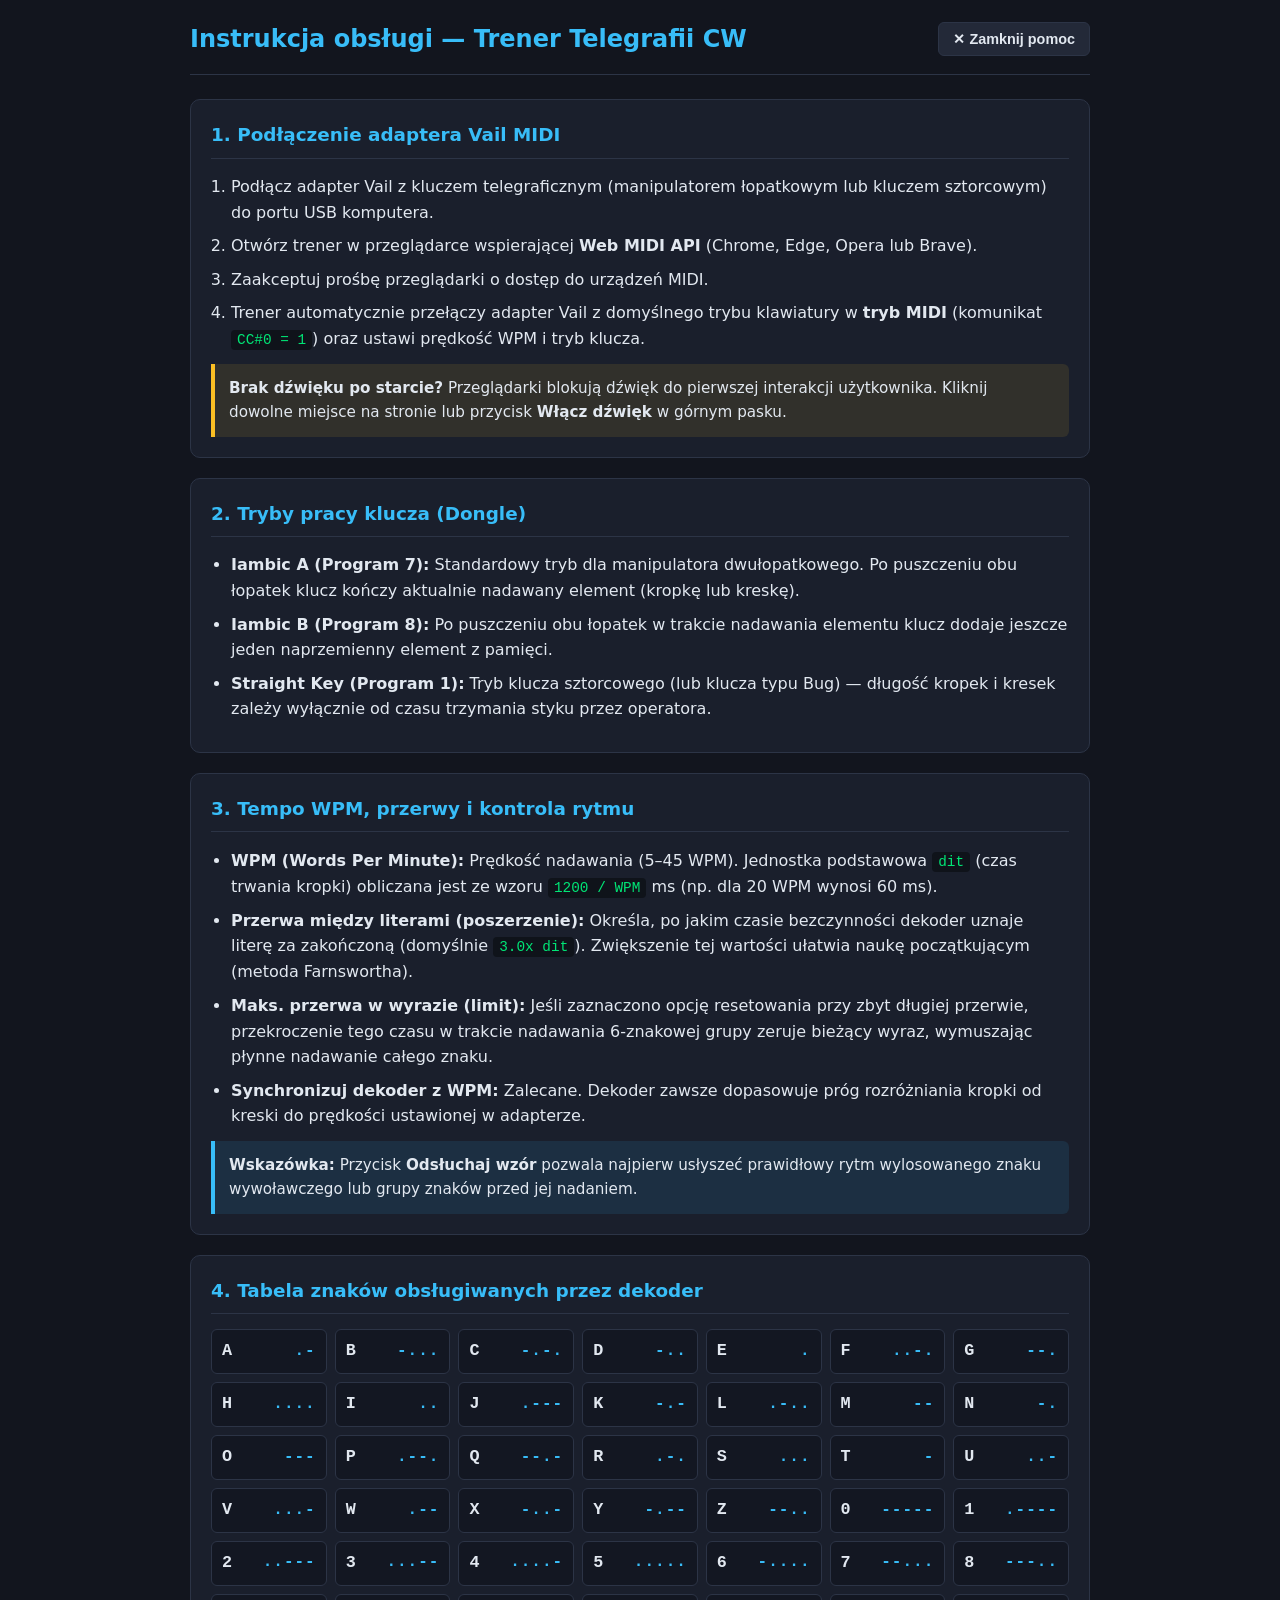
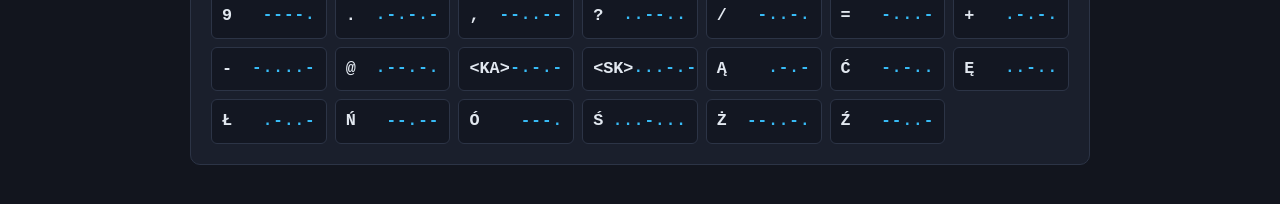
==== pomoc.html @ 39c0fda0 "Add files via upload" ====
<!DOCTYPE html>
<html lang="pl">

<head>
    <meta charset="UTF-8">
    <meta name="viewport" content="width=device-width, initial-scale=1.0">
    <title>Pomoc — Trener Telegrafii CW (MIDI)</title>
    <style>
        :root {
            --bg: #12151e;
            --card: #1a1f2c;
            --border: #2c3446;
            --text: #e2e8f0;
            --muted: #94a3b8;
            --accent: #38bdf8;
            --ok: #00e676;
            --warn: #fbbf24;
        }

        * {
            box-sizing: border-box;
        }

        body {
            margin: 0;
            padding: 20px;
            font-family: system-ui, -apple-system, Segoe UI, Roboto, sans-serif;
            background: var(--bg);
            color: var(--text);
            line-height: 1.6;
        }

        .container {
            max-width: 900px;
            margin: 0 auto;
        }

        header {
            display: flex;
            justify-content: space-between;
            align-items: center;
            gap: 12px;
            padding-bottom: 16px;
            margin-bottom: 24px;
            border-bottom: 1px solid var(--border);
        }

        h1 {
            margin: 0;
            font-size: 1.5rem;
            color: var(--accent);
        }

        .btn-back {
            padding: 8px 14px;
            background: #232938;
            color: var(--text);
            border: 1px solid var(--border);
            border-radius: 6px;
            text-decoration: none;
            font-weight: 600;
            font-size: 0.9rem;
            cursor: pointer;
        }

        .btn-back:hover {
            border-color: var(--accent);
            color: var(--accent);
        }

        section {
            background: var(--card);
            border: 1px solid var(--border);
            border-radius: 10px;
            padding: 20px;
            margin-bottom: 20px;
        }

        h2 {
            margin-top: 0;
            font-size: 1.15rem;
            color: var(--accent);
            border-bottom: 1px solid var(--border);
            padding-bottom: 8px;
        }

        ul,
        ol {
            padding-left: 20px;
            margin: 10px 0;
        }

        li {
            margin-bottom: 8px;
        }

        code {
            background: #0f131a;
            padding: 2px 6px;
            border-radius: 4px;
            color: var(--ok);
            font-family: ui-monospace, SFMono-Regular, Menlo, monospace;
            font-size: 0.9em;
        }

        .tip {
            background: rgba(56, 189, 248, 0.1);
            border-left: 4px solid var(--accent);
            padding: 12px 14px;
            border-radius: 0 6px 6px 0;
            margin-top: 12px;
            font-size: 0.95rem;
        }

        .warn {
            background: rgba(251, 191, 36, 0.1);
            border-left: 4px solid var(--warn);
            padding: 12px 14px;
            border-radius: 0 6px 6px 0;
            margin-top: 12px;
            font-size: 0.95rem;
        }

        .morse-grid {
            display: grid;
            grid-template-columns: repeat(auto-fill, minmax(110px, 1fr));
            gap: 8px;
            margin-top: 12px;
        }

        .morse-item {
            background: #131722;
            border: 1px solid var(--border);
            border-radius: 6px;
            padding: 8px 10px;
            display: flex;
            justify-content: space-between;
            align-items: center;
            font-family: ui-monospace, monospace;
        }

        .morse-char {
            font-weight: 700;
            color: var(--text);
            font-size: 1.05rem;
        }

        .morse-code {
            color: var(--accent);
            font-weight: 600;
            letter-spacing: 1px;
        }
    </style>
</head>

<body>
    <div class="container">
        <header>
            <h1>Instrukcja obsługi — Trener Telegrafii CW</h1>
            <button class="btn-back" onclick="window.close()">✕ Zamknij pomoc</button>
        </header>

        <section>
            <h2>1. Podłączenie adaptera Vail MIDI</h2>
            <ol>
                <li>Podłącz adapter Vail z kluczem telegraficznym (manipulatorem łopatkowym lub kluczem sztorcowym) do
                    portu USB komputera.</li>
                <li>Otwórz trener w przeglądarce wspierającej <strong>Web MIDI API</strong> (Chrome, Edge, Opera lub
                    Brave).</li>
                <li>Zaakceptuj prośbę przeglądarki o dostęp do urządzeń MIDI.</li>
                <li>Trener automatycznie przełączy adapter Vail z domyślnego trybu klawiatury w <strong>tryb
                        MIDI</strong> (komunikat <code>CC#0 = 1</code>) oraz ustawi prędkość WPM i tryb klucza.</li>
            </ol>
            <div class="warn">
                <strong>Brak dźwięku po starcie?</strong> Przeglądarki blokują dźwięk do pierwszej interakcji
                użytkownika. Kliknij dowolne miejsce na stronie lub przycisk <strong>Włącz dźwięk</strong> w górnym
                pasku.
            </div>
        </section>

        <section>
            <h2>2. Tryby pracy klucza (Dongle)</h2>
            <ul>
                <li><strong>Iambic A (Program 7):</strong> Standardowy tryb dla manipulatora dwułopatkowego. Po
                    puszczeniu obu łopatek klucz kończy aktualnie nadawany element (kropkę lub kreskę).</li>
                <li><strong>Iambic B (Program 8):</strong> Po puszczeniu obu łopatek w trakcie nadawania elementu klucz
                    dodaje jeszcze jeden naprzemienny element z pamięci.</li>
                <li><strong>Straight Key (Program 1):</strong> Tryb klucza sztorcowego (lub klucza typu Bug) — długość
                    kropek i kresek zależy wyłącznie od czasu trzymania styku przez operatora.</li>
            </ul>
        </section>

        <section>
            <h2>3. Tempo WPM, przerwy i kontrola rytmu</h2>
            <ul>
                <li><strong>WPM (Words Per Minute):</strong> Prędkość nadawania (5–45 WPM). Jednostka podstawowa
                    <code>dit</code> (czas trwania kropki) obliczana jest ze wzoru <code>1200 / WPM</code> ms (np. dla
                    20 WPM wynosi 60 ms).</li>
                <li><strong>Przerwa między literami (poszerzenie):</strong> Określa, po jakim czasie bezczynności
                    dekoder uznaje literę za zakończoną (domyślnie <code>3.0x dit</code>). Zwiększenie tej wartości
                    ułatwia naukę początkującym (metoda Farnswortha).</li>
                <li><strong>Maks. przerwa w wyrazie (limit):</strong> Jeśli zaznaczono opcję resetowania przy zbyt
                    długiej przerwie, przekroczenie tego czasu w trakcie nadawania 6-znakowej grupy zeruje bieżący
                    wyraz, wymuszając płynne nadawanie całego znaku.</li>
                <li><strong>Synchronizuj dekoder z WPM:</strong> Zalecane. Dekoder zawsze dopasowuje próg rozróżniania
                    kropki od kreski do prędkości ustawionej w adapterze.</li>
            </ul>
            <div class="tip">
                <strong>Wskazówka:</strong> Przycisk <strong>Odsłuchaj wzór</strong> pozwala najpierw usłyszeć
                prawidłowy rytm wylosowanego znaku wywoławczego lub grupy znaków przed jej nadaniem.
            </div>
        </section>

        <section>
            <h2>4. Tabela znaków obsługiwanych przez dekoder</h2>
            <div class="morse-grid" id="morse-table"></div>
        </section>
    </div>

    <script>
        const CHARS = [
            ["A", ".-"], ["B", "-..."], ["C", "-.-."], ["D", "-.."], ["E", "."], ["F", "..-."],
            ["G", "--."], ["H", "...."], ["I", ".."], ["J", ".---"], ["K", "-.-"], ["L", ".-.."],
            ["M", "--"], ["N", "-."], ["O", "---"], ["P", ".--."], ["Q", "--.-"], ["R", ".-."],
            ["S", "..."], ["T", "-"], ["U", "..-"], ["V", "...-"], ["W", ".--"], ["X", "-..-"],
            ["Y", "-.--"], ["Z", "--.."],
            ["0", "-----"], ["1", ".----"], ["2", "..---"], ["3", "...--"], ["4", "....-"],
            ["5", "....."], ["6", "-...."], ["7", "--..."], ["8", "---.."], ["9", "----."],
            [".", ".-.-.-"], [",", "--..--"], ["?", "..--.."], ["/", "-..-."], ["=", "-...-"],
            ["+", ".-.-."], ["-", "-....-"], ["@", ".--.-."], ["<KA>", "-.-.-"], ["<SK>", "...-.-"],
            ["Ą", ".-.-"], ["Ć", "-.-.."], ["Ę", "..-.."], ["Ł", ".-..-"], ["Ń", "--.--"],
            ["Ó", "---."], ["Ś", "...-..."], ["Ż", "--..-."], ["Ź", "--..-"]
        ];
        const grid = document.getElementById("morse-table");
        CHARS.forEach(([ch, code]) => {
            const div = document.createElement("div");
            div.className = "morse-item";
            div.innerHTML = `<span class="morse-char">${ch.replace("<", "&lt;").replace(">", "&gt;")}</span><span class="morse-code">${code}</span>`;
            grid.appendChild(div);
        });
    </script>
</body>

</html>
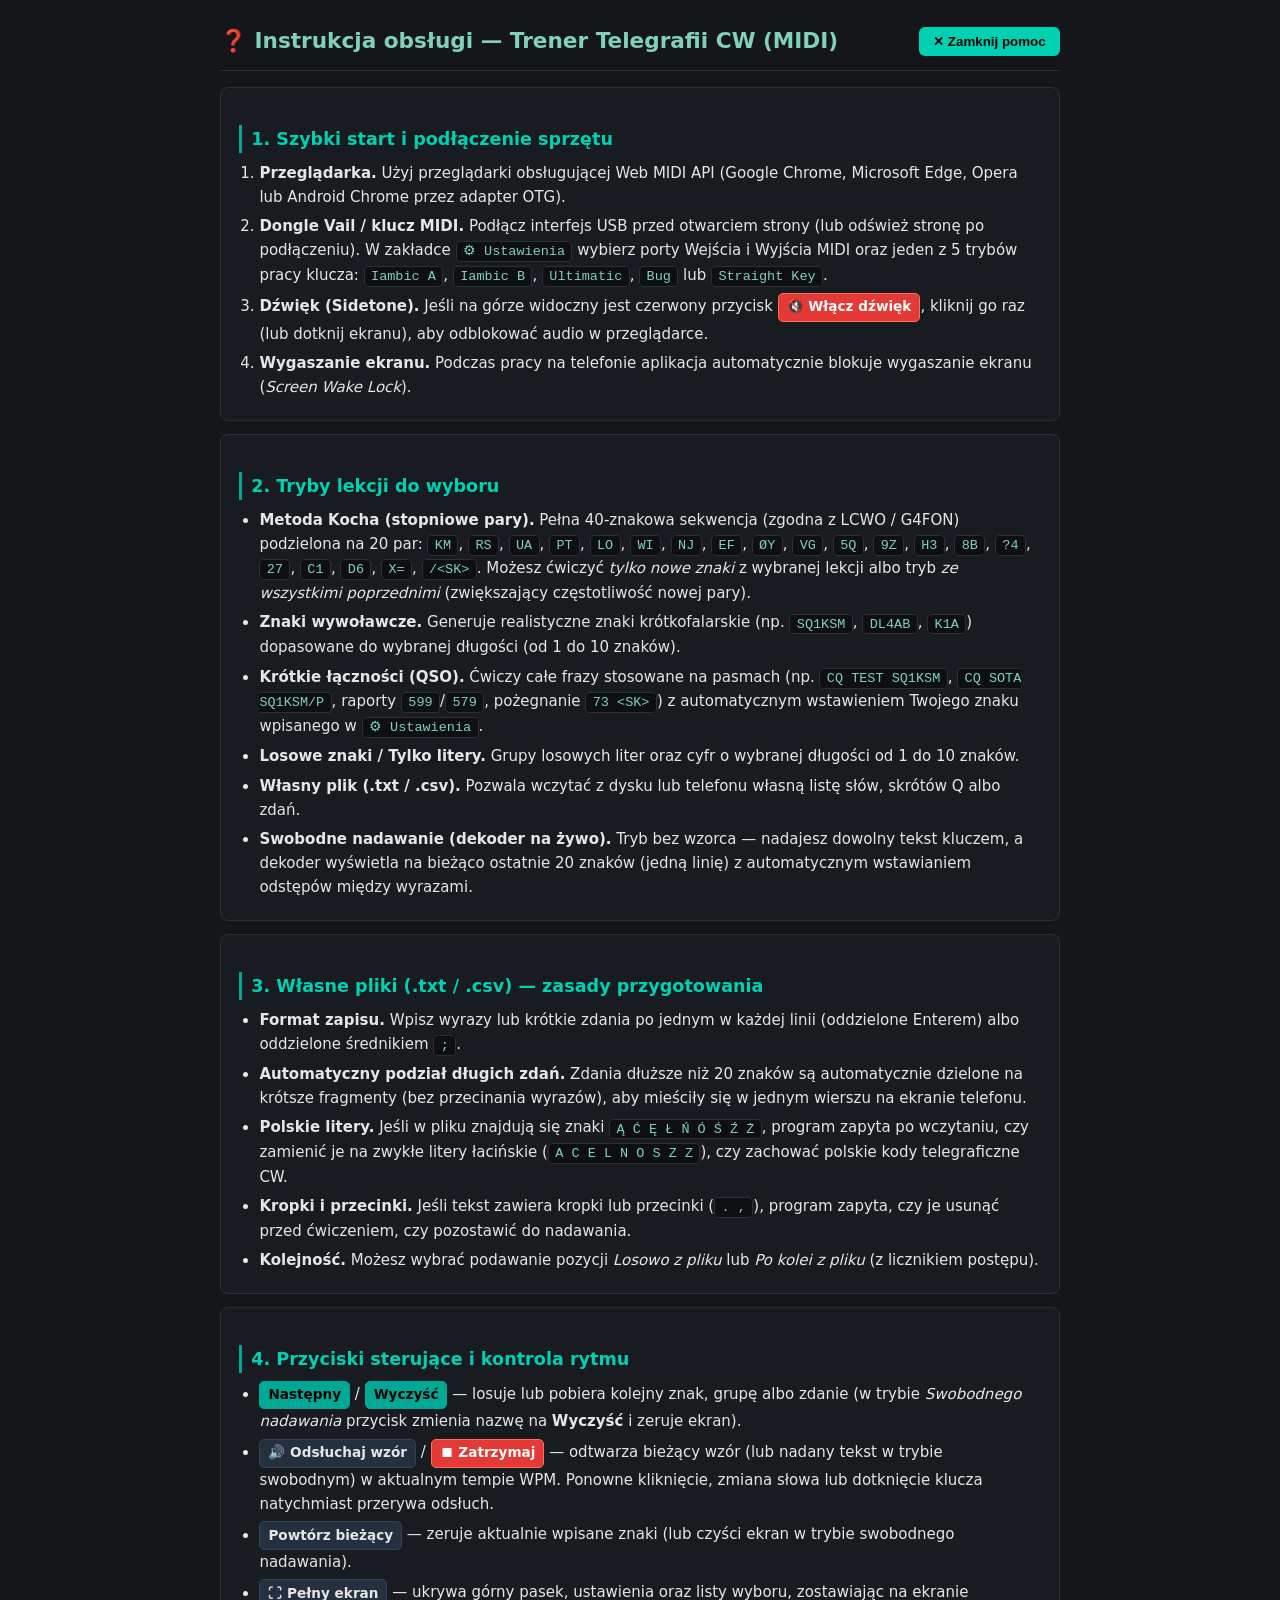
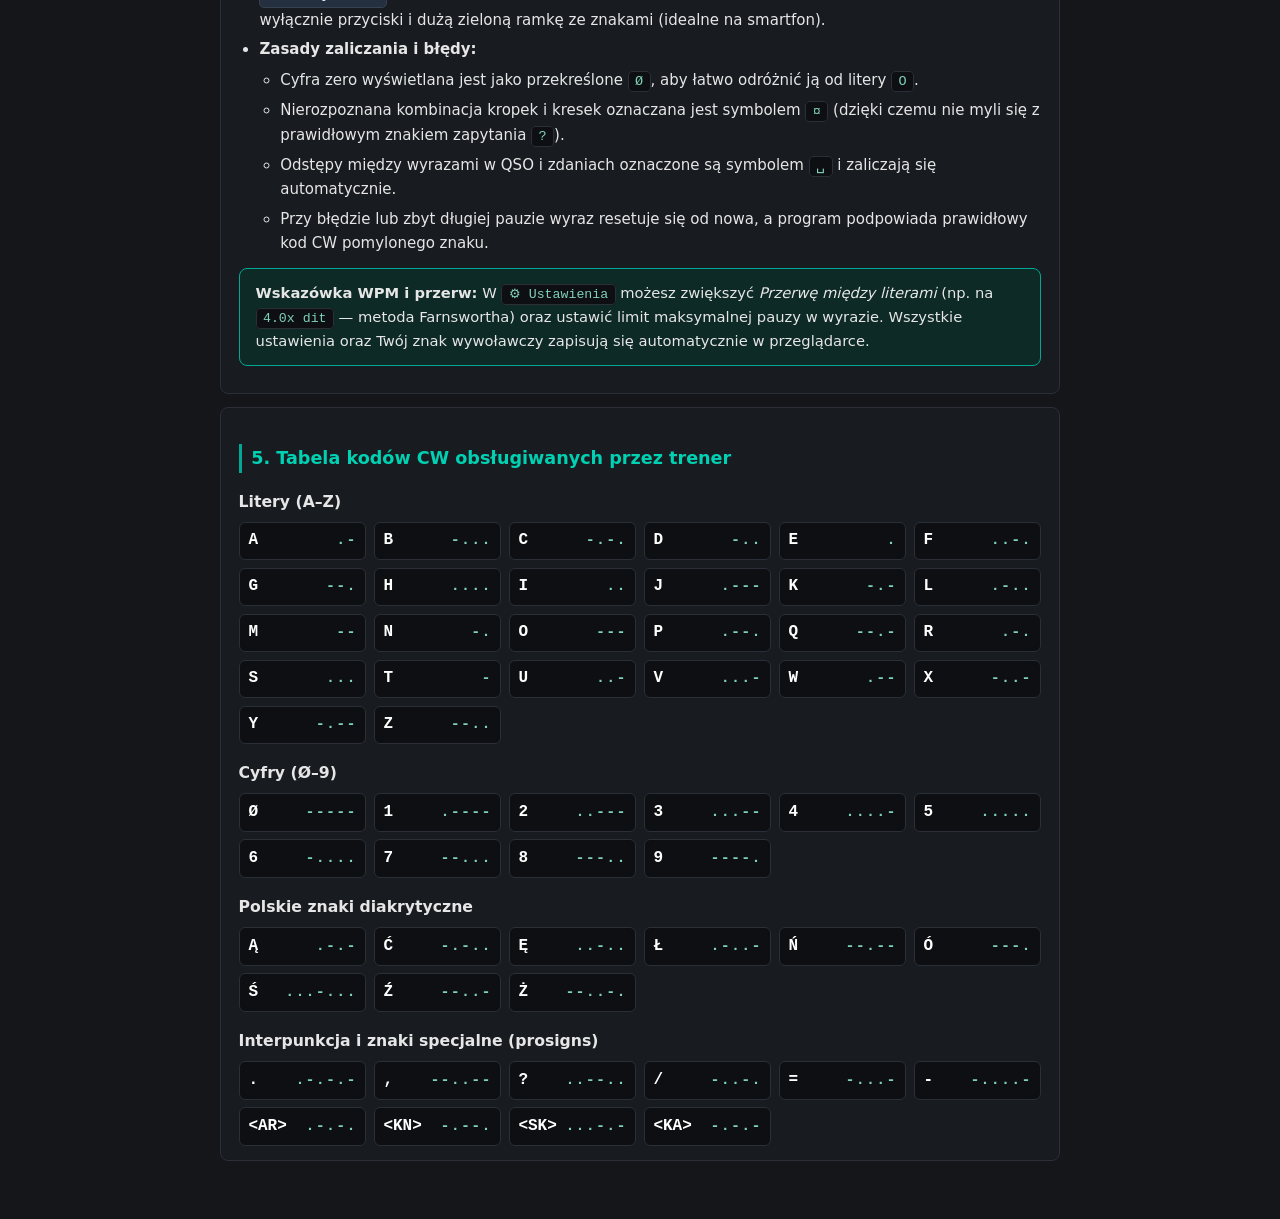
==== commit 4decac0c: "Add files via upload" ====
--- a/pomoc.html
+++ b/pomoc.html
@@ -1,244 +1,339 @@
-<!DOCTYPE html>
+<!doctype html>
 <html lang="pl">
 
 <head>
-    <meta charset="UTF-8">
-    <meta name="viewport" content="width=device-width, initial-scale=1.0">
-    <title>Pomoc — Trener Telegrafii CW (MIDI)</title>
+    <meta charset="utf-8" />
+    <meta name="viewport" content="width=device-width, initial-scale=1" />
+    <title>Pomoc — Trener Telegrafii CW (MIDI) by SQ1KSM</title>
     <style>
         :root {
-            --bg: #12151e;
-            --card: #1a1f2c;
-            --border: #2c3446;
-            --text: #e2e8f0;
-            --muted: #94a3b8;
-            --accent: #38bdf8;
-            --ok: #00e676;
-            --warn: #fbbf24;
-        }
-
-        * {
-            box-sizing: border-box;
+            color-scheme: dark;
         }
 
         body {
-            margin: 0;
-            padding: 20px;
-            font-family: system-ui, -apple-system, Segoe UI, Roboto, sans-serif;
-            background: var(--bg);
-            color: var(--text);
-            line-height: 1.6;
-        }
-
-        .container {
-            max-width: 900px;
-            margin: 0 auto;
-        }
-
-        header {
+            font: 15px/1.6 system-ui, sans-serif;
+            background: #14161a;
+            color: #e6e6e6;
+            max-width: 840px;
+            margin: 1.5rem auto;
+            padding: 0 1rem 2rem 1rem;
+        }
+
+        .topbar {
             display: flex;
             justify-content: space-between;
             align-items: center;
-            gap: 12px;
-            padding-bottom: 16px;
-            margin-bottom: 24px;
-            border-bottom: 1px solid var(--border);
+            flex-wrap: wrap;
+            gap: .6rem;
+            margin-bottom: 1rem;
+            border-bottom: 1px solid #2a2f38;
+            padding-bottom: .7rem;
         }
 
         h1 {
+            font-size: 1.35rem;
             margin: 0;
-            font-size: 1.5rem;
-            color: var(--accent);
-        }
-
-        .btn-back {
-            padding: 8px 14px;
-            background: #232938;
-            color: var(--text);
-            border: 1px solid var(--border);
-            border-radius: 6px;
-            text-decoration: none;
-            font-weight: 600;
-            font-size: 0.9rem;
-            cursor: pointer;
-        }
-
-        .btn-back:hover {
-            border-color: var(--accent);
-            color: var(--accent);
-        }
-
-        section {
-            background: var(--card);
-            border: 1px solid var(--border);
-            border-radius: 10px;
-            padding: 20px;
-            margin-bottom: 20px;
+            color: #7fd1b9;
         }
 
         h2 {
-            margin-top: 0;
-            font-size: 1.15rem;
-            color: var(--accent);
-            border-bottom: 1px solid var(--border);
-            padding-bottom: 8px;
+            font-size: 1.1rem;
+            color: #00d1b2;
+            margin: 1.4rem 0 .5rem 0;
+            border-left: 3px solid #00a896;
+            padding-left: .6rem;
+        }
+
+        h3 {
+            font-size: .98rem;
+            color: #e6e6e6;
+            margin: 1rem 0 .35rem 0;
+        }
+
+        .card {
+            background: #181b20;
+            border: 1px solid #2a2f38;
+            border-radius: 8px;
+            padding: .9rem 1.1rem;
+            margin: .8rem 0;
         }
 
         ul,
         ol {
-            padding-left: 20px;
-            margin: 10px 0;
+            margin: .4rem 0;
+            padding-left: 1.3rem;
         }
 
         li {
-            margin-bottom: 8px;
-        }
-
-        code {
-            background: #0f131a;
-            padding: 2px 6px;
+            margin: .35rem 0;
+        }
+
+        code,
+        .mono {
+            font-family: 'Fira Code', ui-monospace, Consolas, monospace;
+            background: #0d0f12;
+            color: #7fd1b9;
+            padding: .12rem .4rem;
             border-radius: 4px;
-            color: var(--ok);
-            font-family: ui-monospace, SFMono-Regular, Menlo, monospace;
-            font-size: 0.9em;
-        }
-
-        .tip {
-            background: rgba(56, 189, 248, 0.1);
-            border-left: 4px solid var(--accent);
-            padding: 12px 14px;
-            border-radius: 0 6px 6px 0;
-            margin-top: 12px;
-            font-size: 0.95rem;
-        }
-
-        .warn {
-            background: rgba(251, 191, 36, 0.1);
-            border-left: 4px solid var(--warn);
-            padding: 12px 14px;
-            border-radius: 0 6px 6px 0;
-            margin-top: 12px;
-            font-size: 0.95rem;
+            border: 1px solid #2a2f38;
+            font-size: .9em;
+        }
+
+        .badge {
+            display: inline-block;
+            background: #243040;
+            border: 1px solid #364252;
+            color: #e6e6e6;
+            padding: .15rem .5rem;
+            border-radius: 5px;
+            font-size: .85rem;
+            font-weight: 600;
+        }
+
+        .badge-ok {
+            background: #00a896;
+            color: #000;
+            border-color: #00a896;
+        }
+
+        .badge-err {
+            background: #e53935;
+            color: #fff;
+            border-color: #ff6f60;
         }
 
         .morse-grid {
             display: grid;
-            grid-template-columns: repeat(auto-fill, minmax(110px, 1fr));
-            gap: 8px;
-            margin-top: 12px;
+            grid-template-columns: repeat(auto-fill, minmax(115px, 1fr));
+            gap: .45rem;
+            margin-top: .5rem;
         }
 
         .morse-item {
-            background: #131722;
-            border: 1px solid var(--border);
+            background: #0d0f12;
+            border: 1px solid #2a2f38;
             border-radius: 6px;
-            padding: 8px 10px;
+            padding: .35rem .55rem;
             display: flex;
             justify-content: space-between;
             align-items: center;
-            font-family: ui-monospace, monospace;
-        }
-
-        .morse-char {
-            font-weight: 700;
-            color: var(--text);
-            font-size: 1.05rem;
+            font-family: 'Fira Code', ui-monospace, Consolas, monospace;
+        }
+
+        .morse-ch {
+            font-weight: bold;
+            color: #ffffff;
+            font-size: 1rem;
         }
 
         .morse-code {
-            color: var(--accent);
-            font-weight: 600;
-            letter-spacing: 1px;
+            color: #7fd1b9;
+            font-weight: bold;
+            letter-spacing: .08em;
+        }
+
+        .tip {
+            background: #0e2a26;
+            border: 1px solid #00a896;
+            border-radius: 8px;
+            padding: .75rem 1rem;
+            margin: .8rem 0;
+            font-size: .92rem;
+        }
+
+        button {
+            background: #00d1b2;
+            color: #000;
+            font-weight: bold;
+            border: none;
+            border-radius: 6px;
+            padding: .45rem .9rem;
+            cursor: pointer;
         }
     </style>
 </head>
 
 <body>
-    <div class="container">
-        <header>
-            <h1>Instrukcja obsługi — Trener Telegrafii CW</h1>
-            <button class="btn-back" onclick="window.close()">✕ Zamknij pomoc</button>
-        </header>
-
-        <section>
-            <h2>1. Podłączenie adaptera Vail MIDI</h2>
-            <ol>
-                <li>Podłącz adapter Vail z kluczem telegraficznym (manipulatorem łopatkowym lub kluczem sztorcowym) do
-                    portu USB komputera.</li>
-                <li>Otwórz trener w przeglądarce wspierającej <strong>Web MIDI API</strong> (Chrome, Edge, Opera lub
-                    Brave).</li>
-                <li>Zaakceptuj prośbę przeglądarki o dostęp do urządzeń MIDI.</li>
-                <li>Trener automatycznie przełączy adapter Vail z domyślnego trybu klawiatury w <strong>tryb
-                        MIDI</strong> (komunikat <code>CC#0 = 1</code>) oraz ustawi prędkość WPM i tryb klucza.</li>
-            </ol>
-            <div class="warn">
-                <strong>Brak dźwięku po starcie?</strong> Przeglądarki blokują dźwięk do pierwszej interakcji
-                użytkownika. Kliknij dowolne miejsce na stronie lub przycisk <strong>Włącz dźwięk</strong> w górnym
-                pasku.
-            </div>
-        </section>
-
-        <section>
-            <h2>2. Tryby pracy klucza (Dongle)</h2>
-            <ul>
-                <li><strong>Iambic A (Program 7):</strong> Standardowy tryb dla manipulatora dwułopatkowego. Po
-                    puszczeniu obu łopatek klucz kończy aktualnie nadawany element (kropkę lub kreskę).</li>
-                <li><strong>Iambic B (Program 8):</strong> Po puszczeniu obu łopatek w trakcie nadawania elementu klucz
-                    dodaje jeszcze jeden naprzemienny element z pamięci.</li>
-                <li><strong>Straight Key (Program 1):</strong> Tryb klucza sztorcowego (lub klucza typu Bug) — długość
-                    kropek i kresek zależy wyłącznie od czasu trzymania styku przez operatora.</li>
-            </ul>
-        </section>
-
-        <section>
-            <h2>3. Tempo WPM, przerwy i kontrola rytmu</h2>
-            <ul>
-                <li><strong>WPM (Words Per Minute):</strong> Prędkość nadawania (5–45 WPM). Jednostka podstawowa
-                    <code>dit</code> (czas trwania kropki) obliczana jest ze wzoru <code>1200 / WPM</code> ms (np. dla
-                    20 WPM wynosi 60 ms).</li>
-                <li><strong>Przerwa między literami (poszerzenie):</strong> Określa, po jakim czasie bezczynności
-                    dekoder uznaje literę za zakończoną (domyślnie <code>3.0x dit</code>). Zwiększenie tej wartości
-                    ułatwia naukę początkującym (metoda Farnswortha).</li>
-                <li><strong>Maks. przerwa w wyrazie (limit):</strong> Jeśli zaznaczono opcję resetowania przy zbyt
-                    długiej przerwie, przekroczenie tego czasu w trakcie nadawania 6-znakowej grupy zeruje bieżący
-                    wyraz, wymuszając płynne nadawanie całego znaku.</li>
-                <li><strong>Synchronizuj dekoder z WPM:</strong> Zalecane. Dekoder zawsze dopasowuje próg rozróżniania
-                    kropki od kreski do prędkości ustawionej w adapterze.</li>
-            </ul>
-            <div class="tip">
-                <strong>Wskazówka:</strong> Przycisk <strong>Odsłuchaj wzór</strong> pozwala najpierw usłyszeć
-                prawidłowy rytm wylosowanego znaku wywoławczego lub grupy znaków przed jej nadaniem.
-            </div>
-        </section>
-
-        <section>
-            <h2>4. Tabela znaków obsługiwanych przez dekoder</h2>
-            <div class="morse-grid" id="morse-table"></div>
-        </section>
-    </div>
-
-    <script>
-        const CHARS = [
-            ["A", ".-"], ["B", "-..."], ["C", "-.-."], ["D", "-.."], ["E", "."], ["F", "..-."],
-            ["G", "--."], ["H", "...."], ["I", ".."], ["J", ".---"], ["K", "-.-"], ["L", ".-.."],
-            ["M", "--"], ["N", "-."], ["O", "---"], ["P", ".--."], ["Q", "--.-"], ["R", ".-."],
-            ["S", "..."], ["T", "-"], ["U", "..-"], ["V", "...-"], ["W", ".--"], ["X", "-..-"],
-            ["Y", "-.--"], ["Z", "--.."],
-            ["0", "-----"], ["1", ".----"], ["2", "..---"], ["3", "...--"], ["4", "....-"],
-            ["5", "....."], ["6", "-...."], ["7", "--..."], ["8", "---.."], ["9", "----."],
-            [".", ".-.-.-"], [",", "--..--"], ["?", "..--.."], ["/", "-..-."], ["=", "-...-"],
-            ["+", ".-.-."], ["-", "-....-"], ["@", ".--.-."], ["<KA>", "-.-.-"], ["<SK>", "...-.-"],
-            ["Ą", ".-.-"], ["Ć", "-.-.."], ["Ę", "..-.."], ["Ł", ".-..-"], ["Ń", "--.--"],
-            ["Ó", "---."], ["Ś", "...-..."], ["Ż", "--..-."], ["Ź", "--..-"]
-        ];
-        const grid = document.getElementById("morse-table");
-        CHARS.forEach(([ch, code]) => {
-            const div = document.createElement("div");
-            div.className = "morse-item";
-            div.innerHTML = `<span class="morse-char">${ch.replace("<", "&lt;").replace(">", "&gt;")}</span><span class="morse-code">${code}</span>`;
-            grid.appendChild(div);
-        });
-    </script>
+
+    <div class="topbar">
+        <h1>❓ Instrukcja obsługi — Trener Telegrafii CW (MIDI)</h1>
+        <button type="button" onclick="window.close()">✕ Zamknij pomoc</button>
+    </div>
+
+    <div class="card">
+        <h2>1. Szybki start i podłączenie sprzętu</h2>
+        <ol>
+            <li><strong>Przeglądarka.</strong> Użyj przeglądarki obsługującej Web MIDI API (Google Chrome, Microsoft
+                Edge, Opera lub Android Chrome przez adapter OTG).</li>
+            <li><strong>Dongle Vail / klucz MIDI.</strong> Podłącz interfejs USB przed otwarciem strony (lub odśwież
+                stronę po podłączeniu). W zakładce <code>⚙ Ustawienia</code> wybierz porty Wejścia i Wyjścia MIDI oraz
+                jeden z 5 trybów pracy klucza: <code>Iambic A</code>, <code>Iambic B</code>, <code>Ultimatic</code>,
+                <code>Bug</code> lub <code>Straight Key</code>.
+            </li>
+            <li><strong>Dźwięk (Sidetone).</strong> Jeśli na górze widoczny jest czerwony przycisk <span
+                    class="badge badge-err">🔇 Włącz dźwięk</span>, kliknij go raz (lub dotknij ekranu), aby odblokować
+                audio w przeglądarce.</li>
+            <li><strong>Wygaszanie ekranu.</strong> Podczas pracy na telefonie aplikacja automatycznie blokuje
+                wygaszanie ekranu (<em>Screen Wake Lock</em>).</li>
+        </ol>
+    </div>
+
+    <div class="card">
+        <h2>2. Tryby lekcji do wyboru</h2>
+        <ul>
+            <li><strong>Metoda Kocha (stopniowe pary).</strong> Pełna 40-znakowa sekwencja (zgodna z LCWO / G4FON)
+                podzielona na 20 par: <code>KM</code>, <code>RS</code>, <code>UA</code>, <code>PT</code>,
+                <code>LO</code>, <code>WI</code>, <code>NJ</code>, <code>EF</code>, <code>ØY</code>, <code>VG</code>,
+                <code>5Q</code>, <code>9Z</code>, <code>H3</code>, <code>8B</code>, <code>?4</code>, <code>27</code>,
+                <code>C1</code>, <code>D6</code>, <code>X=</code>, <code>/&lt;SK&gt;</code>. Możesz ćwiczyć <em>tylko
+                    nowe znaki</em> z wybranej lekcji albo tryb <em>ze wszystkimi poprzednimi</em> (zwiększający
+                częstotliwość nowej pary).
+            </li>
+            <li><strong>Znaki wywoławcze.</strong> Generuje realistyczne znaki krótkofalarskie (np. <code>SQ1KSM</code>,
+                <code>DL4AB</code>, <code>K1A</code>) dopasowane do wybranej długości (od 1 do 10 znaków).
+            </li>
+            <li><strong>Krótkie łączności (QSO).</strong> Ćwiczy całe frazy stosowane na pasmach (np.
+                <code>CQ TEST SQ1KSM</code>, <code>CQ SOTA SQ1KSM/P</code>, raporty <code>599</code>/<code>579</code>,
+                pożegnanie <code>73 &lt;SK&gt;</code>) z automatycznym wstawieniem Twojego znaku wpisanego w
+                <code>⚙ Ustawienia</code>.
+            </li>
+            <li><strong>Losowe znaki / Tylko litery.</strong> Grupy losowych liter oraz cyfr o wybranej długości od 1 do
+                10 znaków.</li>
+            <li><strong>Własny plik (.txt / .csv).</strong> Pozwala wczytać z dysku lub telefonu własną listę słów,
+                skrótów Q albo zdań.</li>
+            <li><strong>Swobodne nadawanie (dekoder na żywo).</strong> Tryb bez wzorca — nadajesz dowolny tekst kluczem,
+                a dekoder wyświetla na bieżąco ostatnie 20 znaków (jedną linię) z automatycznym wstawianiem odstępów
+                między wyrazami.</li>
+        </ul>
+    </div>
+    <div class="card">
+        <h2>3. Własne pliki (.txt / .csv) — zasady przygotowania</h2>
+        <ul>
+            <li><strong>Format zapisu.</strong> Wpisz wyrazy lub krótkie zdania po jednym w każdej linii (oddzielone
+                Enterem) albo oddzielone średnikiem <code>;</code>.</li>
+            <li><strong>Automatyczny podział długich zdań.</strong> Zdania dłuższe niż 20 znaków są automatycznie
+                dzielone na krótsze fragmenty (bez przecinania wyrazów), aby mieściły się w jednym wierszu na ekranie
+                telefonu.</li>
+            <li><strong>Polskie litery.</strong> Jeśli w pliku znajdują się znaki <code>Ą Ć Ę Ł Ń Ó Ś Ź Ż</code>,
+                program zapyta po wczytaniu, czy zamienić je na zwykłe litery łacińskie
+                (<code>A C E L N O S Z Z</code>), czy zachować polskie kody telegraficzne CW.</li>
+            <li><strong>Kropki i przecinki.</strong> Jeśli tekst zawiera kropki lub przecinki (<code>. ,</code>),
+                program zapyta, czy je usunąć przed ćwiczeniem, czy pozostawić do nadawania.</li>
+            <li><strong>Kolejność.</strong> Możesz wybrać podawanie pozycji <em>Losowo z pliku</em> lub <em>Po kolei z
+                    pliku</em> (z licznikiem postępu).</li>
+        </ul>
+    </div>
+
+    <div class="card">
+        <h2>4. Przyciski sterujące i kontrola rytmu</h2>
+        <ul>
+            <li><span class="badge badge-ok">Następny</span> / <span class="badge badge-ok">Wyczyść</span> — losuje lub
+                pobiera kolejny znak, grupę albo zdanie (w trybie <em>Swobodnego nadawania</em> przycisk zmienia nazwę
+                na <strong>Wyczyść</strong> i zeruje ekran).</li>
+            <li><span class="badge">🔊 Odsłuchaj wzór</span> / <span class="badge badge-err">⏹ Zatrzymaj</span> —
+                odtwarza bieżący wzór (lub nadany tekst w trybie swobodnym) w aktualnym tempie WPM. Ponowne kliknięcie,
+                zmiana słowa lub dotknięcie klucza natychmiast przerywa odsłuch.</li>
+            <li><span class="badge">Powtórz bieżący</span> — zeruje aktualnie wpisane znaki (lub czyści ekran w trybie
+                swobodnego nadawania).</li>
+            <li><span class="badge">⛶ Pełny ekran</span> — ukrywa górny pasek, ustawienia oraz listy wyboru, zostawiając
+                na ekranie wyłącznie przyciski i dużą zieloną ramkę ze znakami (idealne na smartfon).</li>
+            <li><strong>Zasady zaliczania i błędy:</strong>
+                <ul>
+                    <li>Cyfra zero wyświetlana jest jako przekreślone <code>Ø</code>, aby łatwo odróżnić ją od litery
+                        <code>O</code>.
+                    </li>
+                    <li>Nierozpoznana kombinacja kropek i kresek oznaczana jest symbolem <code>¤</code> (dzięki czemu
+                        nie myli się z prawidłowym znakiem zapytania <code>?</code>).</li>
+                    <li>Odstępy między wyrazami w QSO i zdaniach oznaczone są symbolem <code>␣</code> i zaliczają się
+                        automatycznie.</li>
+                    <li>Przy błędzie lub zbyt długiej pauzie wyraz resetuje się od nowa, a program podpowiada prawidłowy
+                        kod CW pomylonego znaku.</li>
+                </ul>
+            </li>
+        </ul>
+        <div class="tip">
+            <strong>Wskazówka WPM i przerw:</strong> W <code>⚙ Ustawienia</code> możesz zwiększyć <em>Przerwę między
+                literami</em> (np. na <code>4.0x dit</code> — metoda Farnswortha) oraz ustawić limit maksymalnej pauzy w
+            wyrazie. Wszystkie ustawienia oraz Twój znak wywoławczy zapisują się automatycznie w przeglądarce.
+        </div>
+    </div>
+
+    <div class="card">
+        <h2>5. Tabela kodów CW obsługiwanych przez trener</h2>
+
+        <h3>Litery (A–Z)</h3>
+        <div class="morse-grid">
+            <div class="morse-item"><span class="morse-ch">A</span><span class="morse-code">.-</span></div>
+            <div class="morse-item"><span class="morse-ch">B</span><span class="morse-code">-...</span></div>
+            <div class="morse-item"><span class="morse-ch">C</span><span class="morse-code">-.-.</span></div>
+            <div class="morse-item"><span class="morse-ch">D</span><span class="morse-code">-..</span></div>
+            <div class="morse-item"><span class="morse-ch">E</span><span class="morse-code">.</span></div>
+            <div class="morse-item"><span class="morse-ch">F</span><span class="morse-code">..-.</span></div>
+            <div class="morse-item"><span class="morse-ch">G</span><span class="morse-code">--.</span></div>
+            <div class="morse-item"><span class="morse-ch">H</span><span class="morse-code">....</span></div>
+            <div class="morse-item"><span class="morse-ch">I</span><span class="morse-code">..</span></div>
+            <div class="morse-item"><span class="morse-ch">J</span><span class="morse-code">.---</span></div>
+            <div class="morse-item"><span class="morse-ch">K</span><span class="morse-code">-.-</span></div>
+            <div class="morse-item"><span class="morse-ch">L</span><span class="morse-code">.-..</span></div>
+            <div class="morse-item"><span class="morse-ch">M</span><span class="morse-code">--</span></div>
+            <div class="morse-item"><span class="morse-ch">N</span><span class="morse-code">-.</span></div>
+            <div class="morse-item"><span class="morse-ch">O</span><span class="morse-code">---</span></div>
+            <div class="morse-item"><span class="morse-ch">P</span><span class="morse-code">.--.</span></div>
+            <div class="morse-item"><span class="morse-ch">Q</span><span class="morse-code">--.-</span></div>
+            <div class="morse-item"><span class="morse-ch">R</span><span class="morse-code">.-.</span></div>
+            <div class="morse-item"><span class="morse-ch">S</span><span class="morse-code">...</span></div>
+            <div class="morse-item"><span class="morse-ch">T</span><span class="morse-code">-</span></div>
+            <div class="morse-item"><span class="morse-ch">U</span><span class="morse-code">..-</span></div>
+            <div class="morse-item"><span class="morse-ch">V</span><span class="morse-code">...-</span></div>
+            <div class="morse-item"><span class="morse-ch">W</span><span class="morse-code">.--</span></div>
+            <div class="morse-item"><span class="morse-ch">X</span><span class="morse-code">-..-</span></div>
+            <div class="morse-item"><span class="morse-ch">Y</span><span class="morse-code">-.--</span></div>
+            <div class="morse-item"><span class="morse-ch">Z</span><span class="morse-code">--..</span></div>
+        </div>
+
+        <h3>Cyfry (Ø–9)</h3>
+        <div class="morse-grid">
+            <div class="morse-item"><span class="morse-ch">Ø</span><span class="morse-code">-----</span></div>
+            <div class="morse-item"><span class="morse-ch">1</span><span class="morse-code">.----</span></div>
+            <div class="morse-item"><span class="morse-ch">2</span><span class="morse-code">..---</span></div>
+            <div class="morse-item"><span class="morse-ch">3</span><span class="morse-code">...--</span></div>
+            <div class="morse-item"><span class="morse-ch">4</span><span class="morse-code">....-</span></div>
+            <div class="morse-item"><span class="morse-ch">5</span><span class="morse-code">.....</span></div>
+            <div class="morse-item"><span class="morse-ch">6</span><span class="morse-code">-....</span></div>
+            <div class="morse-item"><span class="morse-ch">7</span><span class="morse-code">--...</span></div>
+            <div class="morse-item"><span class="morse-ch">8</span><span class="morse-code">---..</span></div>
+            <div class="morse-item"><span class="morse-ch">9</span><span class="morse-code">----.</span></div>
+        </div>
+
+        <h3>Polskie znaki diakrytyczne</h3>
+        <div class="morse-grid">
+            <div class="morse-item"><span class="morse-ch">Ą</span><span class="morse-code">.-.-</span></div>
+            <div class="morse-item"><span class="morse-ch">Ć</span><span class="morse-code">-.-..</span></div>
+            <div class="morse-item"><span class="morse-ch">Ę</span><span class="morse-code">..-..</span></div>
+            <div class="morse-item"><span class="morse-ch">Ł</span><span class="morse-code">.-..-</span></div>
+            <div class="morse-item"><span class="morse-ch">Ń</span><span class="morse-code">--.--</span></div>
+            <div class="morse-item"><span class="morse-ch">Ó</span><span class="morse-code">---.</span></div>
+            <div class="morse-item"><span class="morse-ch">Ś</span><span class="morse-code">...-...</span></div>
+            <div class="morse-item"><span class="morse-ch">Ź</span><span class="morse-code">--..-</span></div>
+            <div class="morse-item"><span class="morse-ch">Ż</span><span class="morse-code">--..-.</span></div>
+        </div>
+
+        <h3>Interpunkcja i znaki specjalne (prosigns)</h3>
+        <div class="morse-grid">
+            <div class="morse-item"><span class="morse-ch">.</span><span class="morse-code">.-.-.-</span></div>
+            <div class="morse-item"><span class="morse-ch">,</span><span class="morse-code">--..--</span></div>
+            <div class="morse-item"><span class="morse-ch">?</span><span class="morse-code">..--..</span></div>
+            <div class="morse-item"><span class="morse-ch">/</span><span class="morse-code">-..-.</span></div>
+            <div class="morse-item"><span class="morse-ch">=</span><span class="morse-code">-...-</span></div>
+            <div class="morse-item"><span class="morse-ch">-</span><span class="morse-code">-....-</span></div>
+            <div class="morse-item"><span class="morse-ch">&lt;AR&gt;</span><span class="morse-code">.-.-.</span></div>
+            <div class="morse-item"><span class="morse-ch">&lt;KN&gt;</span><span class="morse-code">-.--.</span></div>
+            <div class="morse-item"><span class="morse-ch">&lt;SK&gt;</span><span class="morse-code">...-.-</span></div>
+            <div class="morse-item"><span class="morse-ch">&lt;KA&gt;</span><span class="morse-code">-.-.-</span></div>
+        </div>
+
+    </div>
+
 </body>
 
 </html>
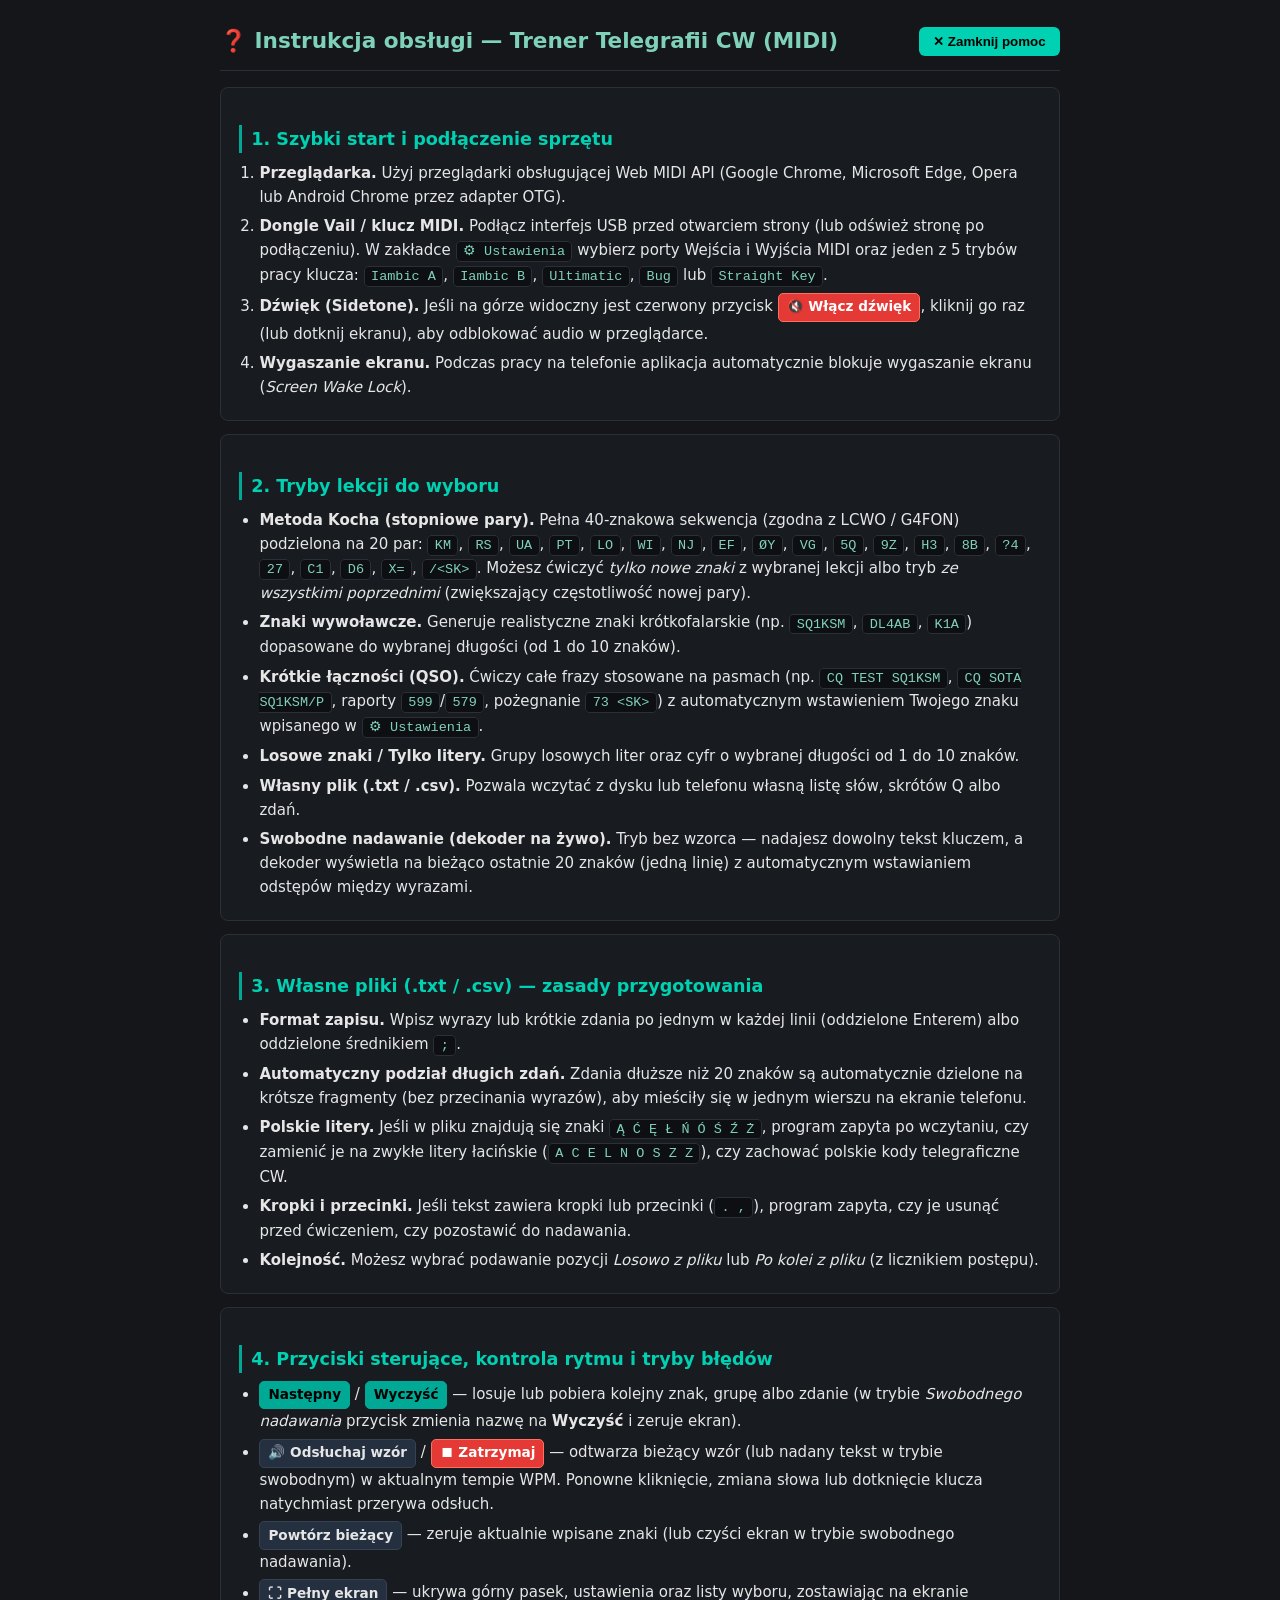
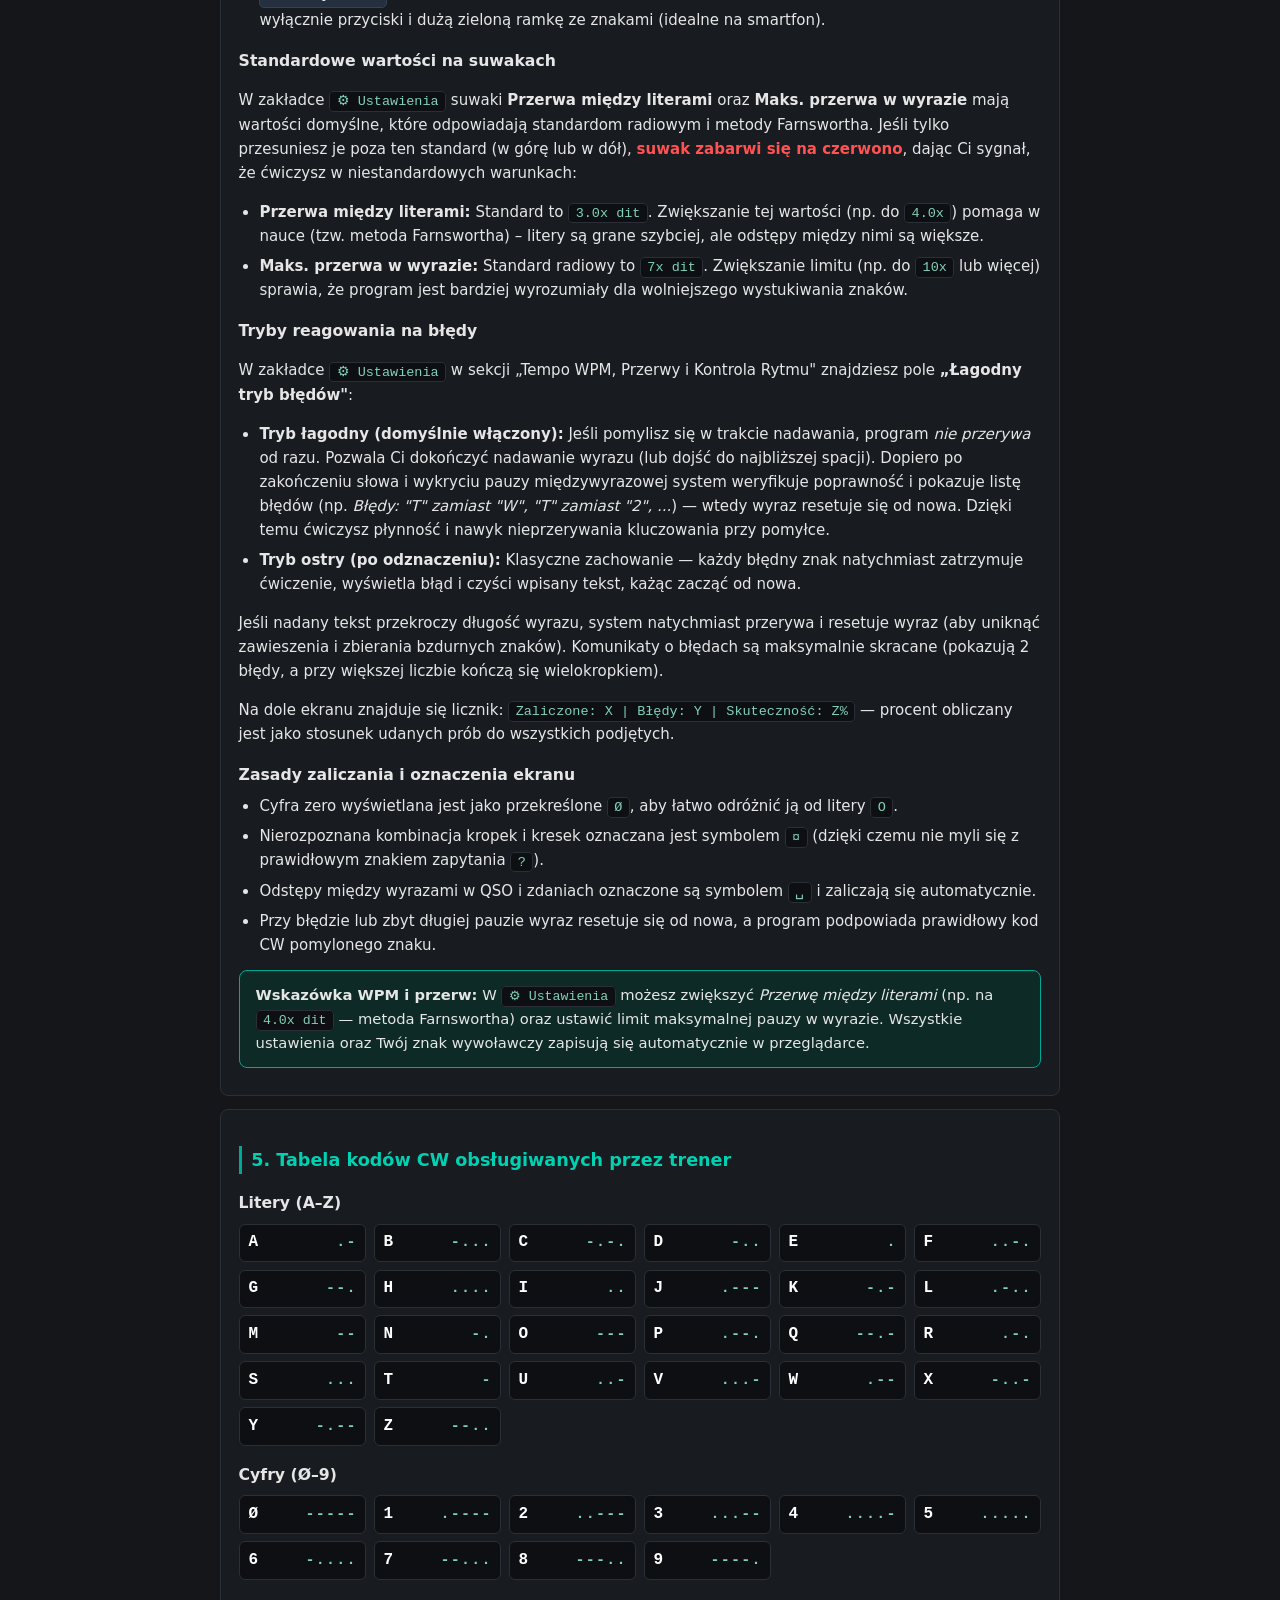
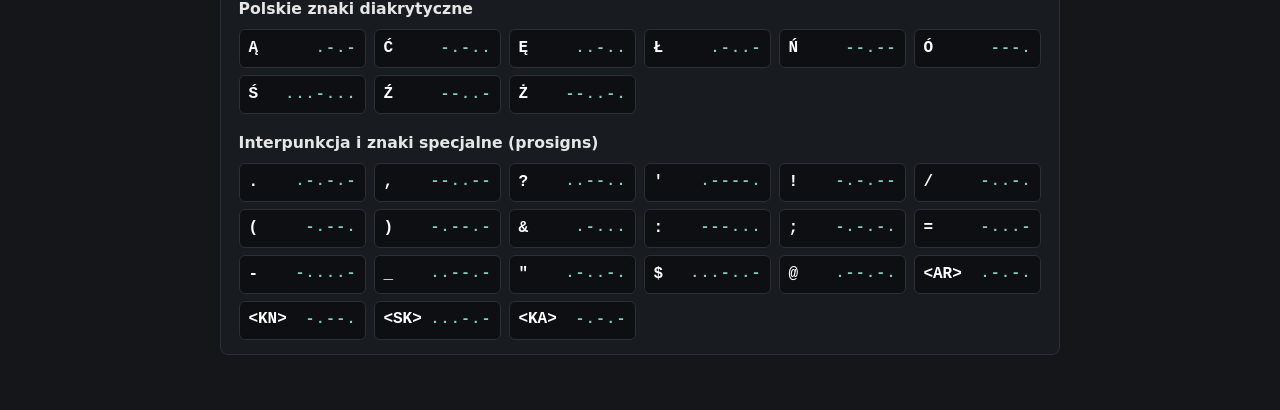
==== commit 75ed3bae: "Add files via upload" ====
--- a/pomoc.html
+++ b/pomoc.html
@@ -141,6 +141,11 @@
             font-size: .92rem;
         }
 
+        .warning {
+            color: #ff5252;
+            font-weight: bold;
+        }
+
         button {
             background: #00d1b2;
             color: #000;
@@ -206,6 +211,7 @@
                 między wyrazami.</li>
         </ul>
     </div>
+
     <div class="card">
         <h2>3. Własne pliki (.txt / .csv) — zasady przygotowania</h2>
         <ul>
@@ -225,7 +231,7 @@
     </div>
 
     <div class="card">
-        <h2>4. Przyciski sterujące i kontrola rytmu</h2>
+        <h2>4. Przyciski sterujące, kontrola rytmu i tryby błędów</h2>
         <ul>
             <li><span class="badge badge-ok">Następny</span> / <span class="badge badge-ok">Wyczyść</span> — losuje lub
                 pobiera kolejny znak, grupę albo zdanie (w trybie <em>Swobodnego nadawania</em> przycisk zmienia nazwę
@@ -237,20 +243,55 @@
                 swobodnego nadawania).</li>
             <li><span class="badge">⛶ Pełny ekran</span> — ukrywa górny pasek, ustawienia oraz listy wyboru, zostawiając
                 na ekranie wyłącznie przyciski i dużą zieloną ramkę ze znakami (idealne na smartfon).</li>
-            <li><strong>Zasady zaliczania i błędy:</strong>
-                <ul>
-                    <li>Cyfra zero wyświetlana jest jako przekreślone <code>Ø</code>, aby łatwo odróżnić ją od litery
-                        <code>O</code>.
-                    </li>
-                    <li>Nierozpoznana kombinacja kropek i kresek oznaczana jest symbolem <code>¤</code> (dzięki czemu
-                        nie myli się z prawidłowym znakiem zapytania <code>?</code>).</li>
-                    <li>Odstępy między wyrazami w QSO i zdaniach oznaczone są symbolem <code>␣</code> i zaliczają się
-                        automatycznie.</li>
-                    <li>Przy błędzie lub zbyt długiej pauzie wyraz resetuje się od nowa, a program podpowiada prawidłowy
-                        kod CW pomylonego znaku.</li>
-                </ul>
-            </li>
-        </ul>
+        </ul>
+
+        <h3>Standardowe wartości na suwakach</h3>
+        <p>W zakładce <code>⚙ Ustawienia</code> suwaki <strong>Przerwa między literami</strong> oraz <strong>Maks.
+                przerwa w wyrazie</strong> mają wartości domyślne, które odpowiadają standardom radiowym i metody
+            Farnswortha. Jeśli tylko przesuniesz je poza ten standard (w górę lub w dół), <span class="warning">suwak
+                zabarwi się na czerwono</span>, dając Ci sygnał, że ćwiczysz w niestandardowych warunkach:</p>
+        <ul>
+            <li><strong>Przerwa między literami:</strong> Standard to <code>3.0x dit</code>. Zwiększanie tej wartości
+                (np. do <code>4.0x</code>) pomaga w nauce (tzw. metoda Farnswortha) – litery są grane szybciej, ale
+                odstępy między nimi są większe.</li>
+            <li><strong>Maks. przerwa w wyrazie:</strong> Standard radiowy to <code>7x dit</code>. Zwiększanie limitu
+                (np. do <code>10x</code> lub więcej) sprawia, że program jest bardziej wyrozumiały dla wolniejszego
+                wystukiwania znaków.</li>
+        </ul>
+
+        <h3>Tryby reagowania na błędy</h3>
+        <p>W zakładce <code>⚙ Ustawienia</code> w sekcji „Tempo WPM, Przerwy i Kontrola Rytmu" znajdziesz pole
+            <strong>„Łagodny tryb błędów"</strong>:
+        </p>
+        <ul>
+            <li><strong>Tryb łagodny (domyślnie włączony):</strong> Jeśli pomylisz się w trakcie nadawania, program
+                <em>nie przerywa</em> od razu. Pozwala Ci dokończyć nadawanie wyrazu (lub dojść do najbliższej spacji).
+                Dopiero po zakończeniu słowa i wykryciu pauzy międzywyrazowej system weryfikuje poprawność i pokazuje
+                listę błędów (np. <em>Błędy: "T" zamiast "W", "T" zamiast "2", ...</em>) — wtedy wyraz resetuje się
+                od nowa. Dzięki temu ćwiczysz płynność i nawyk nieprzerywania kluczowania przy pomyłce.
+            </li>
+            <li><strong>Tryb ostry (po odznaczeniu):</strong> Klasyczne zachowanie — każdy błędny znak natychmiast
+                zatrzymuje ćwiczenie, wyświetla błąd i czyści wpisany tekst, każąc zacząć od nowa.</li>
+        </ul>
+        <p>Jeśli nadany tekst przekroczy długość wyrazu, system natychmiast przerywa i resetuje wyraz (aby uniknąć
+            zawieszenia i zbierania bzdurnych znaków). Komunikaty o błędach są maksymalnie skracane (pokazują 2 błędy,
+            a przy większej liczbie kończą się wielokropkiem).</p>
+        <p>Na dole ekranu znajduje się licznik: <code>Zaliczone: X | Błędy: Y | Skuteczność: Z%</code> — procent
+            obliczany jest jako stosunek udanych prób do wszystkich podjętych.</p>
+
+        <h3>Zasady zaliczania i oznaczenia ekranu</h3>
+        <ul>
+            <li>Cyfra zero wyświetlana jest jako przekreślone <code>Ø</code>, aby łatwo odróżnić ją od litery
+                <code>O</code>.
+            </li>
+            <li>Nierozpoznana kombinacja kropek i kresek oznaczana jest symbolem <code>¤</code> (dzięki czemu
+                nie myli się z prawidłowym znakiem zapytania <code>?</code>).</li>
+            <li>Odstępy między wyrazami w QSO i zdaniach oznaczone są symbolem <code>␣</code> i zaliczają się
+                automatycznie.</li>
+            <li>Przy błędzie lub zbyt długiej pauzie wyraz resetuje się od nowa, a program podpowiada prawidłowy
+                kod CW pomylonego znaku.</li>
+        </ul>
+
         <div class="tip">
             <strong>Wskazówka WPM i przerw:</strong> W <code>⚙ Ustawienia</code> możesz zwiększyć <em>Przerwę między
                 literami</em> (np. na <code>4.0x dit</code> — metoda Farnswortha) oraz ustawić limit maksymalnej pauzy w
@@ -323,9 +364,20 @@
             <div class="morse-item"><span class="morse-ch">.</span><span class="morse-code">.-.-.-</span></div>
             <div class="morse-item"><span class="morse-ch">,</span><span class="morse-code">--..--</span></div>
             <div class="morse-item"><span class="morse-ch">?</span><span class="morse-code">..--..</span></div>
+            <div class="morse-item"><span class="morse-ch">'</span><span class="morse-code">.----.</span></div>
+            <div class="morse-item"><span class="morse-ch">!</span><span class="morse-code">-.-.--</span></div>
             <div class="morse-item"><span class="morse-ch">/</span><span class="morse-code">-..-.</span></div>
+            <div class="morse-item"><span class="morse-ch">(</span><span class="morse-code">-.--.</span></div>
+            <div class="morse-item"><span class="morse-ch">)</span><span class="morse-code">-.--.-</span></div>
+            <div class="morse-item"><span class="morse-ch">&amp;</span><span class="morse-code">.-...</span></div>
+            <div class="morse-item"><span class="morse-ch">:</span><span class="morse-code">---...</span></div>
+            <div class="morse-item"><span class="morse-ch">;</span><span class="morse-code">-.-.-.</span></div>
             <div class="morse-item"><span class="morse-ch">=</span><span class="morse-code">-...-</span></div>
             <div class="morse-item"><span class="morse-ch">-</span><span class="morse-code">-....-</span></div>
+            <div class="morse-item"><span class="morse-ch">_</span><span class="morse-code">..--.-</span></div>
+            <div class="morse-item"><span class="morse-ch">"</span><span class="morse-code">.-..-.</span></div>
+            <div class="morse-item"><span class="morse-ch">$</span><span class="morse-code">...-..-</span></div>
+            <div class="morse-item"><span class="morse-ch">@</span><span class="morse-code">.--.-.</span></div>
             <div class="morse-item"><span class="morse-ch">&lt;AR&gt;</span><span class="morse-code">.-.-.</span></div>
             <div class="morse-item"><span class="morse-ch">&lt;KN&gt;</span><span class="morse-code">-.--.</span></div>
             <div class="morse-item"><span class="morse-ch">&lt;SK&gt;</span><span class="morse-code">...-.-</span></div>
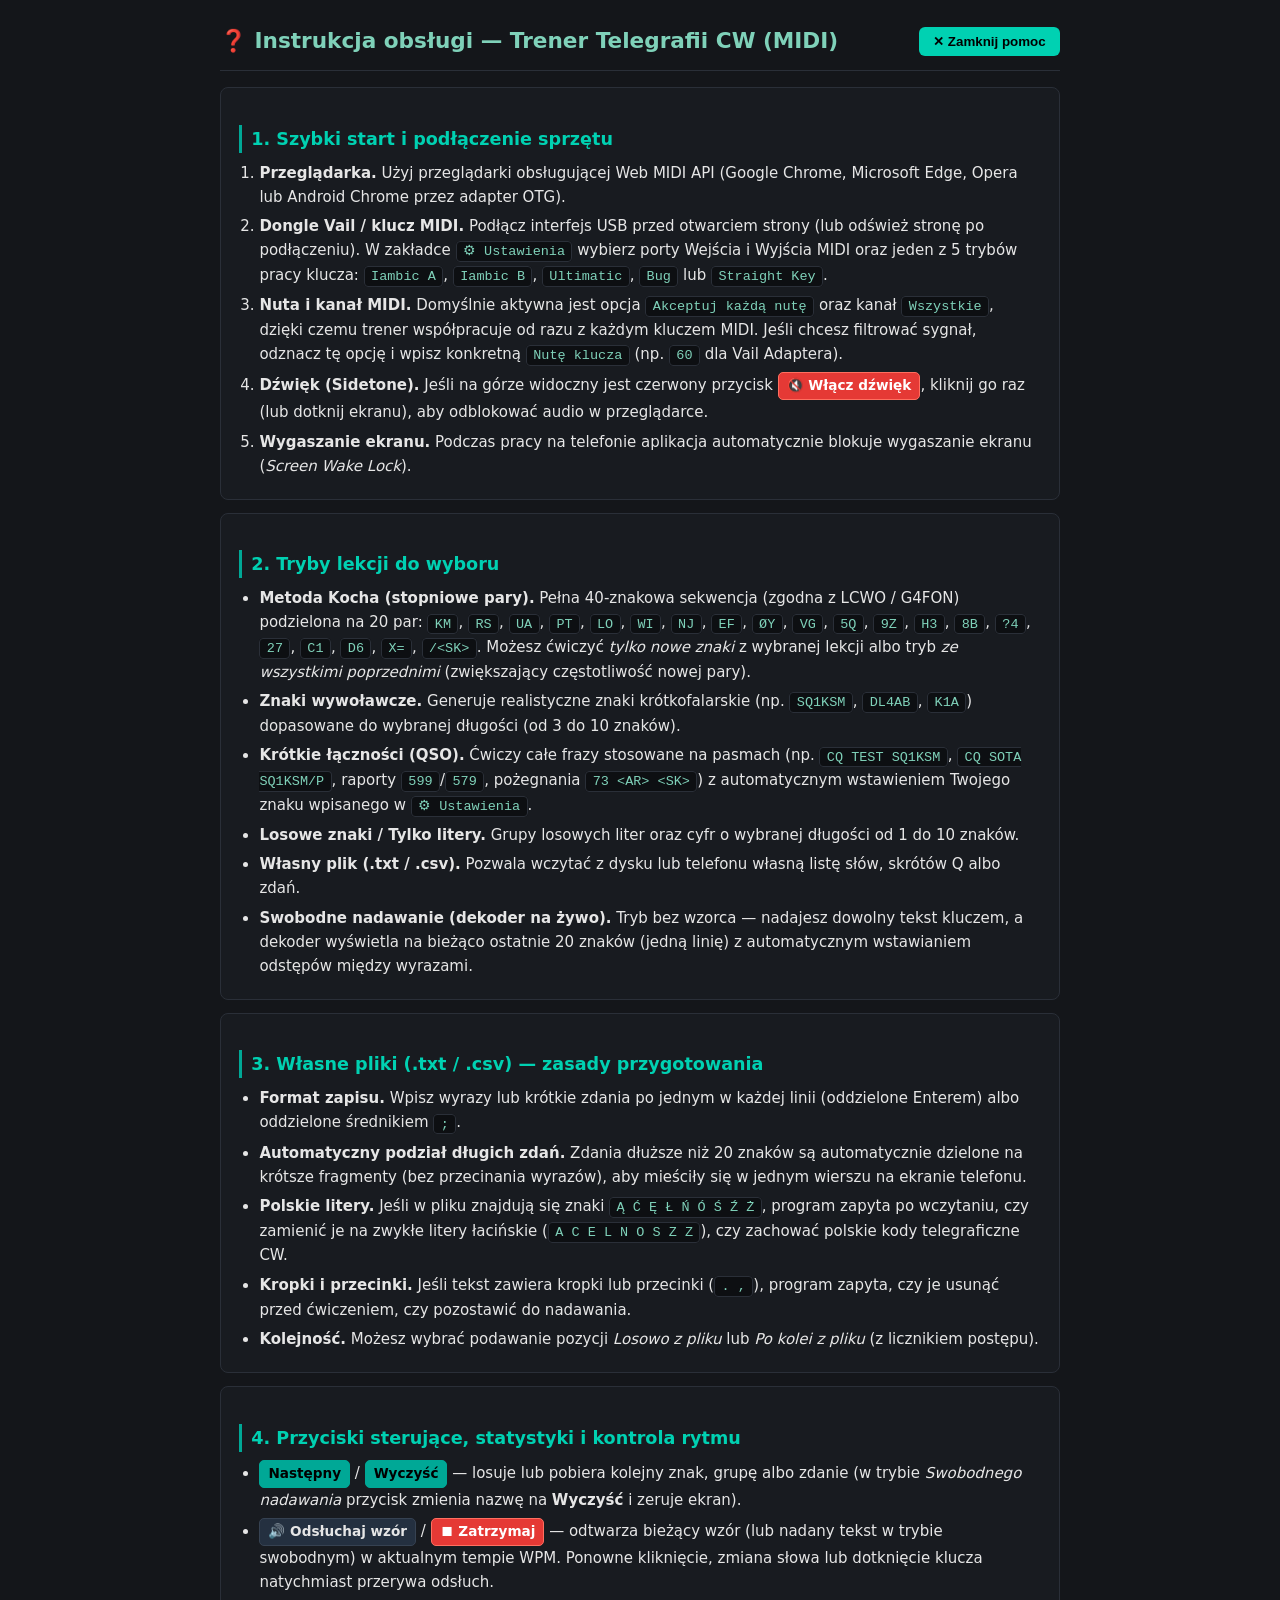
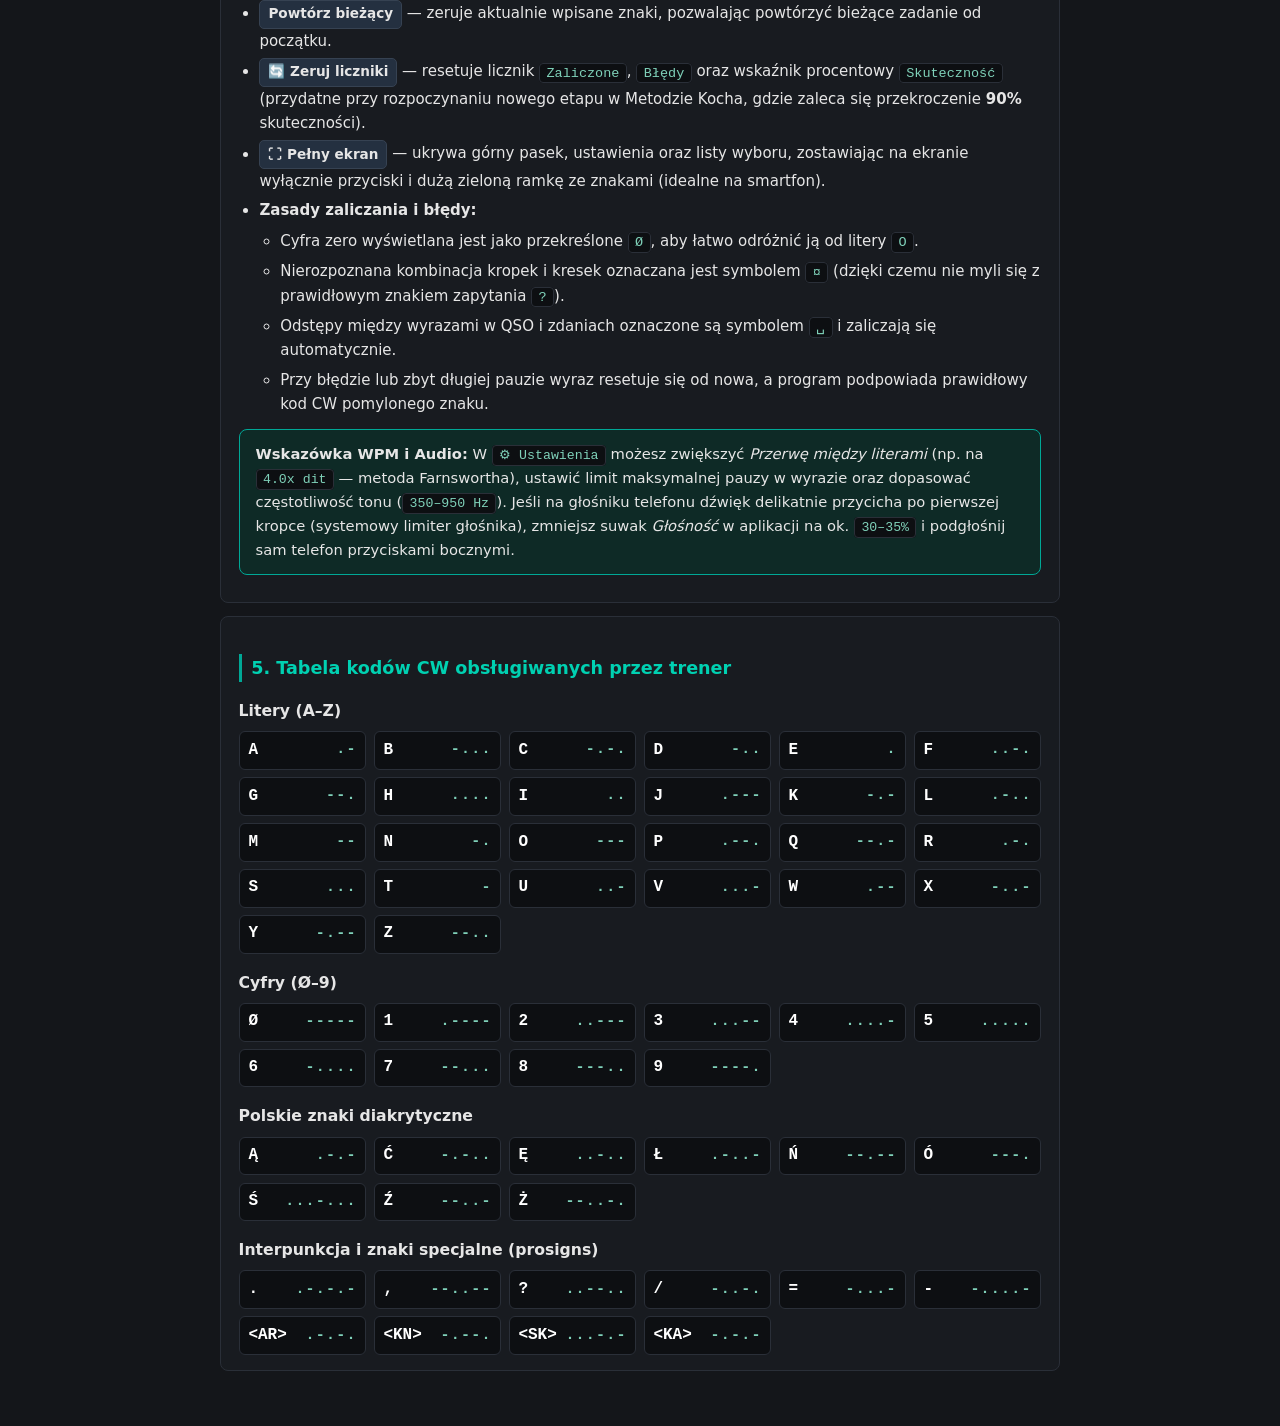
==== commit b110f572: "Add files via upload" ====
--- a/pomoc.html
+++ b/pomoc.html
@@ -141,11 +141,6 @@
             font-size: .92rem;
         }
 
-        .warning {
-            color: #ff5252;
-            font-weight: bold;
-        }
-
         button {
             background: #00d1b2;
             color: #000;
@@ -173,8 +168,11 @@
             <li><strong>Dongle Vail / klucz MIDI.</strong> Podłącz interfejs USB przed otwarciem strony (lub odśwież
                 stronę po podłączeniu). W zakładce <code>⚙ Ustawienia</code> wybierz porty Wejścia i Wyjścia MIDI oraz
                 jeden z 5 trybów pracy klucza: <code>Iambic A</code>, <code>Iambic B</code>, <code>Ultimatic</code>,
-                <code>Bug</code> lub <code>Straight Key</code>.
-            </li>
+                <code>Bug</code> lub <code>Straight Key</code>.</li>
+            <li><strong>Nuta i kanał MIDI.</strong> Domyślnie aktywna jest opcja <code>Akceptuj każdą nutę</code> oraz
+                kanał <code>Wszystkie</code>, dzięki czemu trener współpracuje od razu z każdym kluczem MIDI. Jeśli
+                chcesz filtrować sygnał, odznacz tę opcję i wpisz konkretną <code>Nutę klucza</code> (np.
+                <code>60</code> dla Vail Adaptera).</li>
             <li><strong>Dźwięk (Sidetone).</strong> Jeśli na górze widoczny jest czerwony przycisk <span
                     class="badge badge-err">🔇 Włącz dźwięk</span>, kliknij go raz (lub dotknij ekranu), aby odblokować
                 audio w przeglądarce.</li>
@@ -192,16 +190,13 @@
                 <code>5Q</code>, <code>9Z</code>, <code>H3</code>, <code>8B</code>, <code>?4</code>, <code>27</code>,
                 <code>C1</code>, <code>D6</code>, <code>X=</code>, <code>/&lt;SK&gt;</code>. Możesz ćwiczyć <em>tylko
                     nowe znaki</em> z wybranej lekcji albo tryb <em>ze wszystkimi poprzednimi</em> (zwiększający
-                częstotliwość nowej pary).
-            </li>
+                częstotliwość nowej pary).</li>
             <li><strong>Znaki wywoławcze.</strong> Generuje realistyczne znaki krótkofalarskie (np. <code>SQ1KSM</code>,
-                <code>DL4AB</code>, <code>K1A</code>) dopasowane do wybranej długości (od 1 do 10 znaków).
-            </li>
+                <code>DL4AB</code>, <code>K1A</code>) dopasowane do wybranej długości (od 3 do 10 znaków).</li>
             <li><strong>Krótkie łączności (QSO).</strong> Ćwiczy całe frazy stosowane na pasmach (np.
                 <code>CQ TEST SQ1KSM</code>, <code>CQ SOTA SQ1KSM/P</code>, raporty <code>599</code>/<code>579</code>,
-                pożegnanie <code>73 &lt;SK&gt;</code>) z automatycznym wstawieniem Twojego znaku wpisanego w
-                <code>⚙ Ustawienia</code>.
-            </li>
+                pożegnania <code>73 &lt;AR&gt; &lt;SK&gt;</code>) z automatycznym wstawieniem Twojego znaku wpisanego w
+                <code>⚙ Ustawienia</code>.</li>
             <li><strong>Losowe znaki / Tylko litery.</strong> Grupy losowych liter oraz cyfr o wybranej długości od 1 do
                 10 znaków.</li>
             <li><strong>Własny plik (.txt / .csv).</strong> Pozwala wczytać z dysku lub telefonu własną listę słów,
@@ -229,9 +224,8 @@
                     pliku</em> (z licznikiem postępu).</li>
         </ul>
     </div>
-
-    <div class="card">
-        <h2>4. Przyciski sterujące, kontrola rytmu i tryby błędów</h2>
+    <div class="card">
+        <h2>4. Przyciski sterujące, statystyki i kontrola rytmu</h2>
         <ul>
             <li><span class="badge badge-ok">Następny</span> / <span class="badge badge-ok">Wyczyść</span> — losuje lub
                 pobiera kolejny znak, grupę albo zdanie (w trybie <em>Swobodnego nadawania</em> przycisk zmienia nazwę
@@ -239,63 +233,32 @@
             <li><span class="badge">🔊 Odsłuchaj wzór</span> / <span class="badge badge-err">⏹ Zatrzymaj</span> —
                 odtwarza bieżący wzór (lub nadany tekst w trybie swobodnym) w aktualnym tempie WPM. Ponowne kliknięcie,
                 zmiana słowa lub dotknięcie klucza natychmiast przerywa odsłuch.</li>
-            <li><span class="badge">Powtórz bieżący</span> — zeruje aktualnie wpisane znaki (lub czyści ekran w trybie
-                swobodnego nadawania).</li>
+            <li><span class="badge">Powtórz bieżący</span> — zeruje aktualnie wpisane znaki, pozwalając powtórzyć
+                bieżące zadanie od początku.</li>
+            <li><span class="badge">🔄 Zeruj liczniki</span> — resetuje licznik <code>Zaliczone</code>,
+                <code>Błędy</code> oraz wskaźnik procentowy <code>Skuteczność</code> (przydatne przy rozpoczynaniu
+                nowego etapu w Metodzie Kocha, gdzie zaleca się przekroczenie <strong>90%</strong> skuteczności).</li>
             <li><span class="badge">⛶ Pełny ekran</span> — ukrywa górny pasek, ustawienia oraz listy wyboru, zostawiając
                 na ekranie wyłącznie przyciski i dużą zieloną ramkę ze znakami (idealne na smartfon).</li>
+            <li><strong>Zasady zaliczania i błędy:</strong>
+                <ul>
+                    <li>Cyfra zero wyświetlana jest jako przekreślone <code>Ø</code>, aby łatwo odróżnić ją od litery
+                        <code>O</code>.</li>
+                    <li>Nierozpoznana kombinacja kropek i kresek oznaczana jest symbolem <code>¤</code> (dzięki czemu
+                        nie myli się z prawidłowym znakiem zapytania <code>?</code>).</li>
+                    <li>Odstępy między wyrazami w QSO i zdaniach oznaczone są symbolem <code>␣</code> i zaliczają się
+                        automatycznie.</li>
+                    <li>Przy błędzie lub zbyt długiej pauzie wyraz resetuje się od nowa, a program podpowiada prawidłowy
+                        kod CW pomylonego znaku.</li>
+                </ul>
+            </li>
         </ul>
-
-        <h3>Standardowe wartości na suwakach</h3>
-        <p>W zakładce <code>⚙ Ustawienia</code> suwaki <strong>Przerwa między literami</strong> oraz <strong>Maks.
-                przerwa w wyrazie</strong> mają wartości domyślne, które odpowiadają standardom radiowym i metody
-            Farnswortha. Jeśli tylko przesuniesz je poza ten standard (w górę lub w dół), <span class="warning">suwak
-                zabarwi się na czerwono</span>, dając Ci sygnał, że ćwiczysz w niestandardowych warunkach:</p>
-        <ul>
-            <li><strong>Przerwa między literami:</strong> Standard to <code>3.0x dit</code>. Zwiększanie tej wartości
-                (np. do <code>4.0x</code>) pomaga w nauce (tzw. metoda Farnswortha) – litery są grane szybciej, ale
-                odstępy między nimi są większe.</li>
-            <li><strong>Maks. przerwa w wyrazie:</strong> Standard radiowy to <code>7x dit</code>. Zwiększanie limitu
-                (np. do <code>10x</code> lub więcej) sprawia, że program jest bardziej wyrozumiały dla wolniejszego
-                wystukiwania znaków.</li>
-        </ul>
-
-        <h3>Tryby reagowania na błędy</h3>
-        <p>W zakładce <code>⚙ Ustawienia</code> w sekcji „Tempo WPM, Przerwy i Kontrola Rytmu" znajdziesz pole
-            <strong>„Łagodny tryb błędów"</strong>:
-        </p>
-        <ul>
-            <li><strong>Tryb łagodny (domyślnie włączony):</strong> Jeśli pomylisz się w trakcie nadawania, program
-                <em>nie przerywa</em> od razu. Pozwala Ci dokończyć nadawanie wyrazu (lub dojść do najbliższej spacji).
-                Dopiero po zakończeniu słowa i wykryciu pauzy międzywyrazowej system weryfikuje poprawność i pokazuje
-                listę błędów (np. <em>Błędy: "T" zamiast "W", "T" zamiast "2", ...</em>) — wtedy wyraz resetuje się
-                od nowa. Dzięki temu ćwiczysz płynność i nawyk nieprzerywania kluczowania przy pomyłce.
-            </li>
-            <li><strong>Tryb ostry (po odznaczeniu):</strong> Klasyczne zachowanie — każdy błędny znak natychmiast
-                zatrzymuje ćwiczenie, wyświetla błąd i czyści wpisany tekst, każąc zacząć od nowa.</li>
-        </ul>
-        <p>Jeśli nadany tekst przekroczy długość wyrazu, system natychmiast przerywa i resetuje wyraz (aby uniknąć
-            zawieszenia i zbierania bzdurnych znaków). Komunikaty o błędach są maksymalnie skracane (pokazują 2 błędy,
-            a przy większej liczbie kończą się wielokropkiem).</p>
-        <p>Na dole ekranu znajduje się licznik: <code>Zaliczone: X | Błędy: Y | Skuteczność: Z%</code> — procent
-            obliczany jest jako stosunek udanych prób do wszystkich podjętych.</p>
-
-        <h3>Zasady zaliczania i oznaczenia ekranu</h3>
-        <ul>
-            <li>Cyfra zero wyświetlana jest jako przekreślone <code>Ø</code>, aby łatwo odróżnić ją od litery
-                <code>O</code>.
-            </li>
-            <li>Nierozpoznana kombinacja kropek i kresek oznaczana jest symbolem <code>¤</code> (dzięki czemu
-                nie myli się z prawidłowym znakiem zapytania <code>?</code>).</li>
-            <li>Odstępy między wyrazami w QSO i zdaniach oznaczone są symbolem <code>␣</code> i zaliczają się
-                automatycznie.</li>
-            <li>Przy błędzie lub zbyt długiej pauzie wyraz resetuje się od nowa, a program podpowiada prawidłowy
-                kod CW pomylonego znaku.</li>
-        </ul>
-
         <div class="tip">
-            <strong>Wskazówka WPM i przerw:</strong> W <code>⚙ Ustawienia</code> możesz zwiększyć <em>Przerwę między
-                literami</em> (np. na <code>4.0x dit</code> — metoda Farnswortha) oraz ustawić limit maksymalnej pauzy w
-            wyrazie. Wszystkie ustawienia oraz Twój znak wywoławczy zapisują się automatycznie w przeglądarce.
+            <strong>Wskazówka WPM i Audio:</strong> W <code>⚙ Ustawienia</code> możesz zwiększyć <em>Przerwę między
+                literami</em> (np. na <code>4.0x dit</code> — metoda Farnswortha), ustawić limit maksymalnej pauzy w
+            wyrazie oraz dopasować częstotliwość tonu (<code>350–950 Hz</code>). Jeśli na głośniku telefonu dźwięk
+            delikatnie przycicha po pierwszej kropce (systemowy limiter głośnika), zmniejsz suwak <em>Głośność</em> w
+            aplikacji na ok. <code>30–35%</code> i podgłośnij sam telefon przyciskami bocznymi.
         </div>
     </div>
 
@@ -364,26 +327,14 @@
             <div class="morse-item"><span class="morse-ch">.</span><span class="morse-code">.-.-.-</span></div>
             <div class="morse-item"><span class="morse-ch">,</span><span class="morse-code">--..--</span></div>
             <div class="morse-item"><span class="morse-ch">?</span><span class="morse-code">..--..</span></div>
-            <div class="morse-item"><span class="morse-ch">'</span><span class="morse-code">.----.</span></div>
-            <div class="morse-item"><span class="morse-ch">!</span><span class="morse-code">-.-.--</span></div>
             <div class="morse-item"><span class="morse-ch">/</span><span class="morse-code">-..-.</span></div>
-            <div class="morse-item"><span class="morse-ch">(</span><span class="morse-code">-.--.</span></div>
-            <div class="morse-item"><span class="morse-ch">)</span><span class="morse-code">-.--.-</span></div>
-            <div class="morse-item"><span class="morse-ch">&amp;</span><span class="morse-code">.-...</span></div>
-            <div class="morse-item"><span class="morse-ch">:</span><span class="morse-code">---...</span></div>
-            <div class="morse-item"><span class="morse-ch">;</span><span class="morse-code">-.-.-.</span></div>
             <div class="morse-item"><span class="morse-ch">=</span><span class="morse-code">-...-</span></div>
             <div class="morse-item"><span class="morse-ch">-</span><span class="morse-code">-....-</span></div>
-            <div class="morse-item"><span class="morse-ch">_</span><span class="morse-code">..--.-</span></div>
-            <div class="morse-item"><span class="morse-ch">"</span><span class="morse-code">.-..-.</span></div>
-            <div class="morse-item"><span class="morse-ch">$</span><span class="morse-code">...-..-</span></div>
-            <div class="morse-item"><span class="morse-ch">@</span><span class="morse-code">.--.-.</span></div>
             <div class="morse-item"><span class="morse-ch">&lt;AR&gt;</span><span class="morse-code">.-.-.</span></div>
             <div class="morse-item"><span class="morse-ch">&lt;KN&gt;</span><span class="morse-code">-.--.</span></div>
             <div class="morse-item"><span class="morse-ch">&lt;SK&gt;</span><span class="morse-code">...-.-</span></div>
             <div class="morse-item"><span class="morse-ch">&lt;KA&gt;</span><span class="morse-code">-.-.-</span></div>
         </div>
-
     </div>
 
 </body>
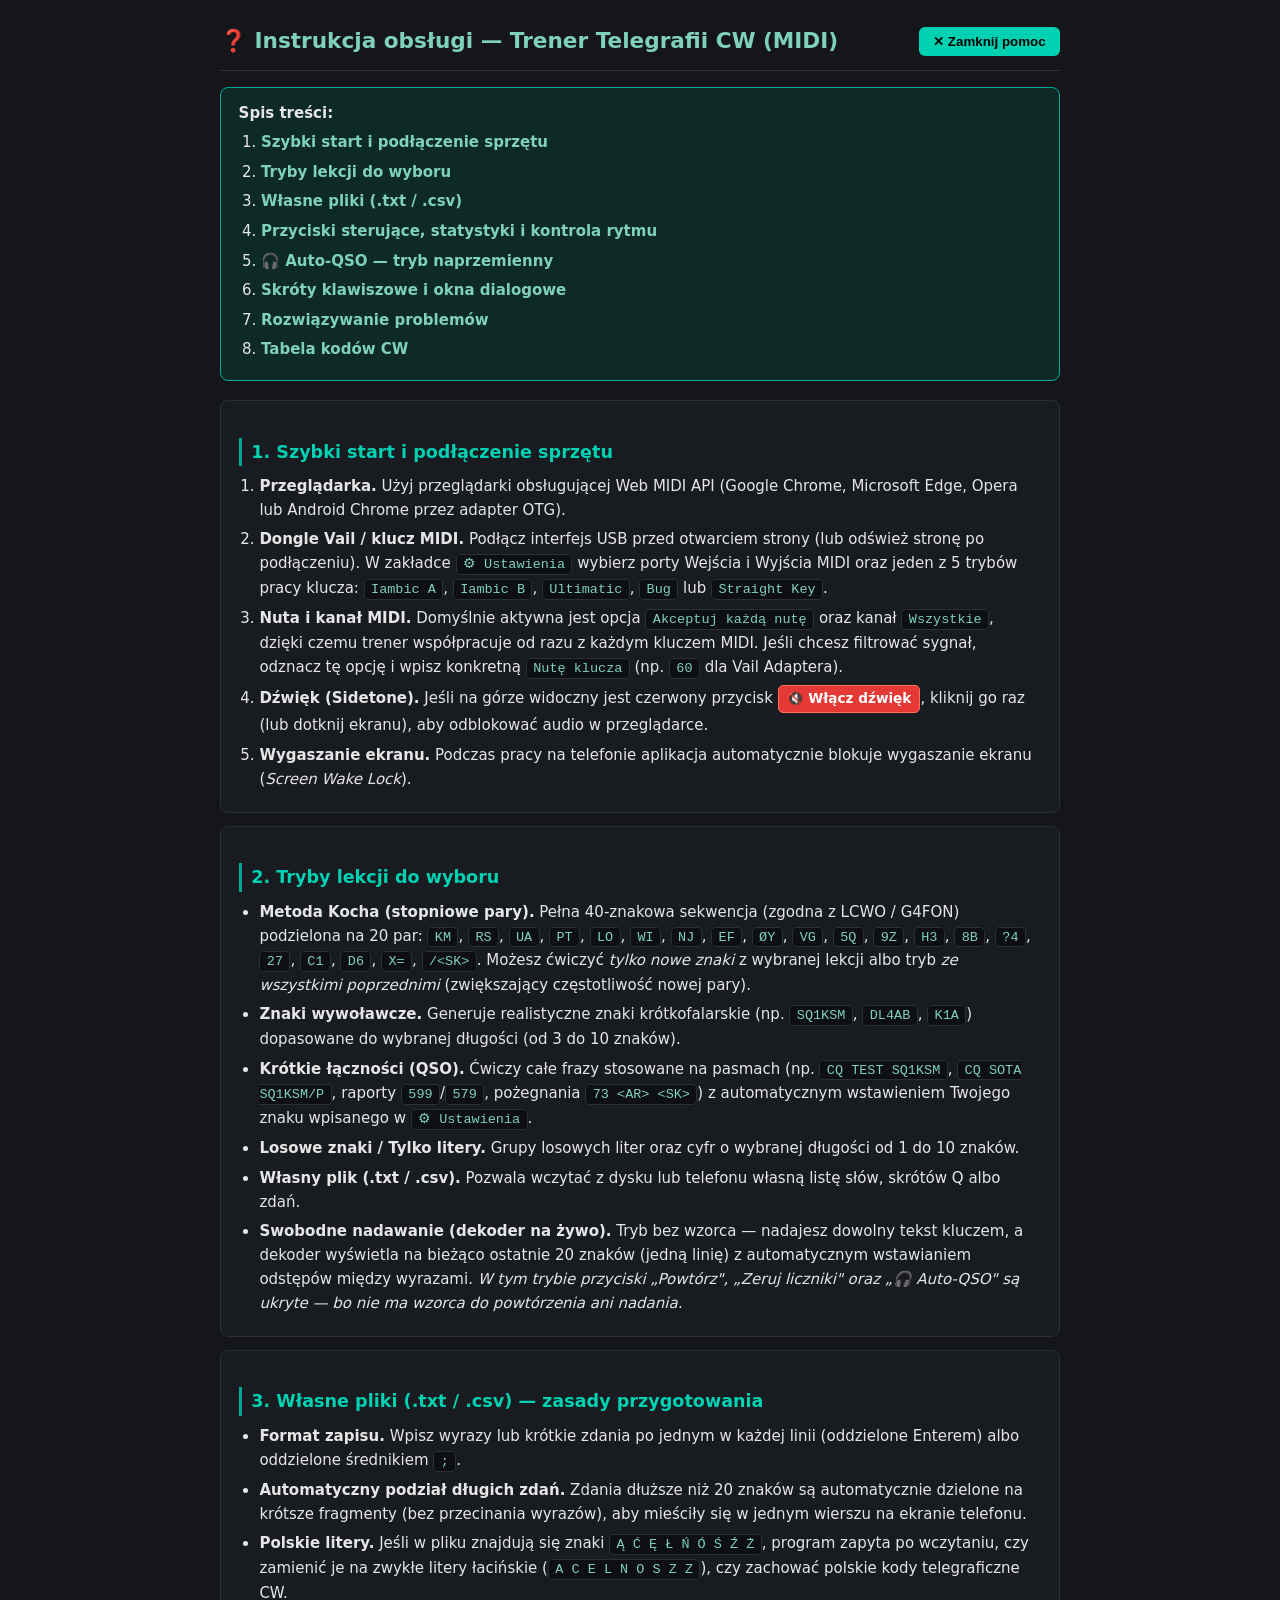
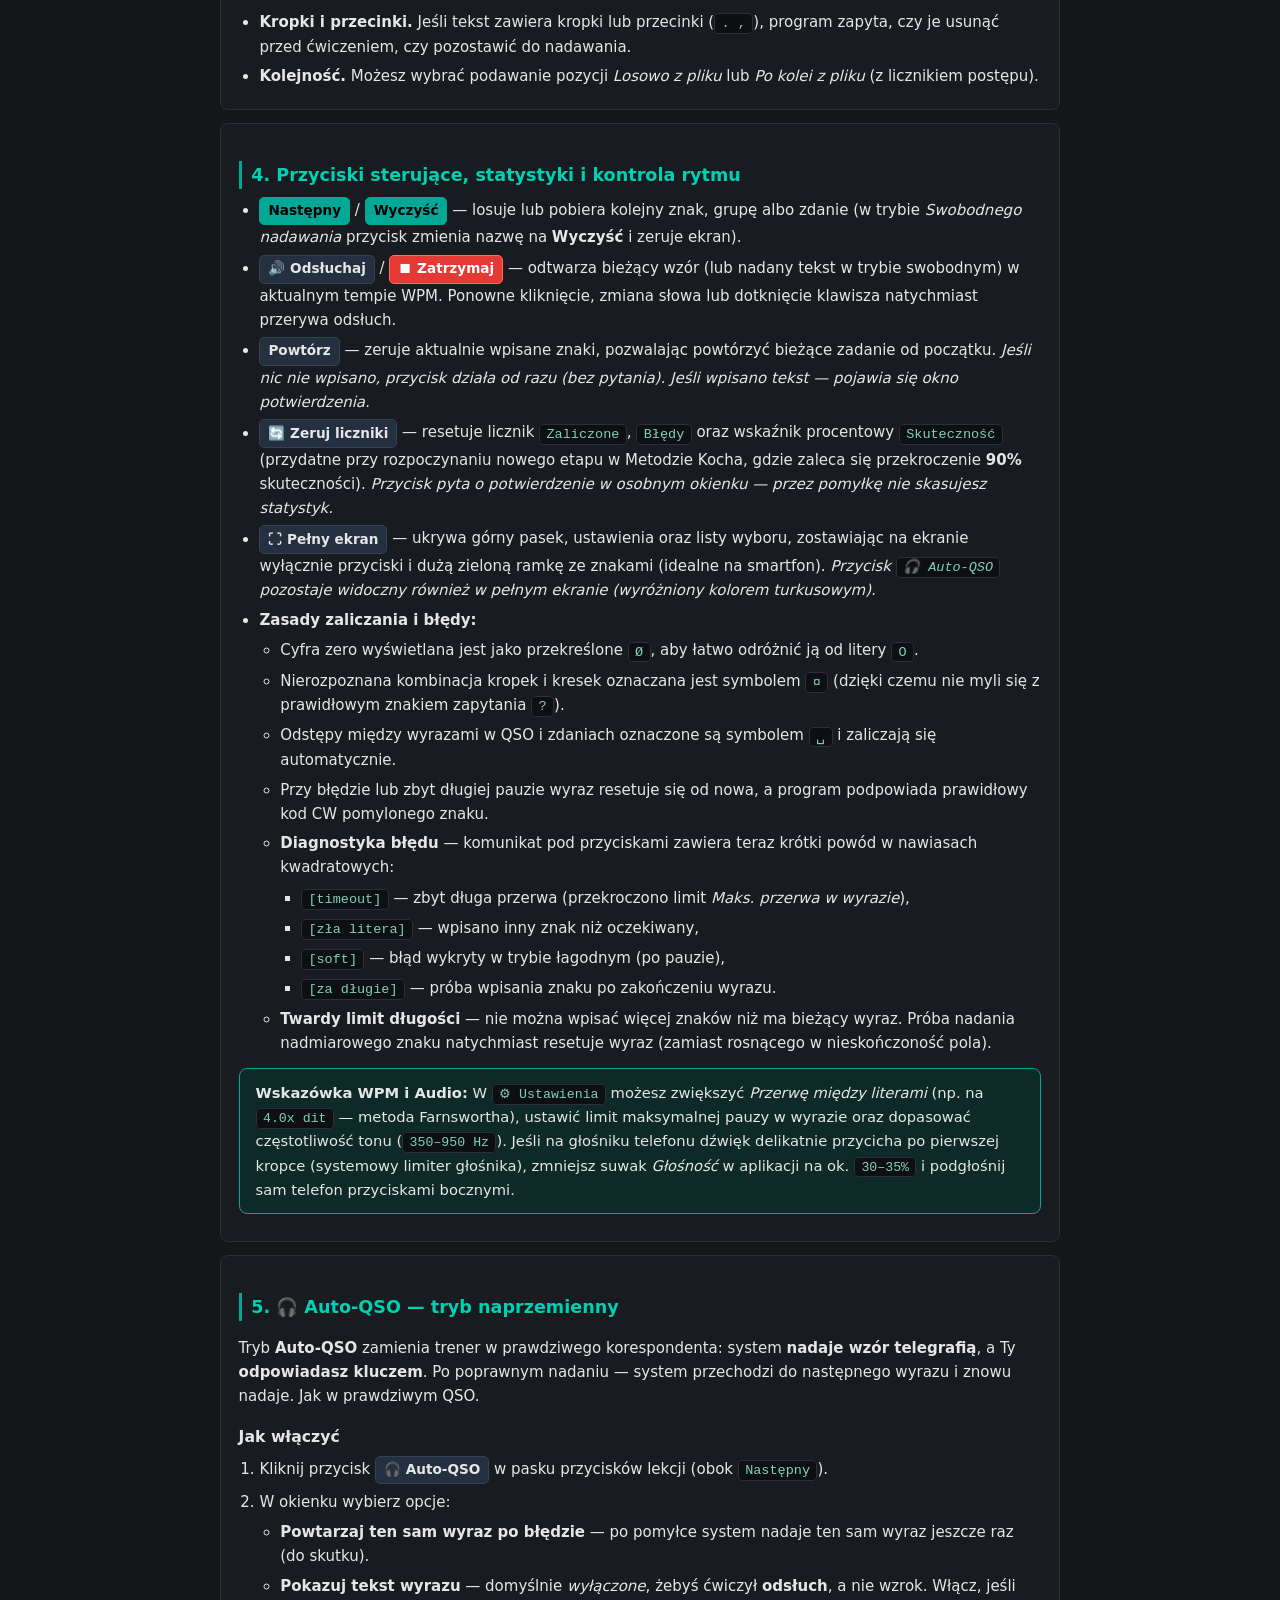
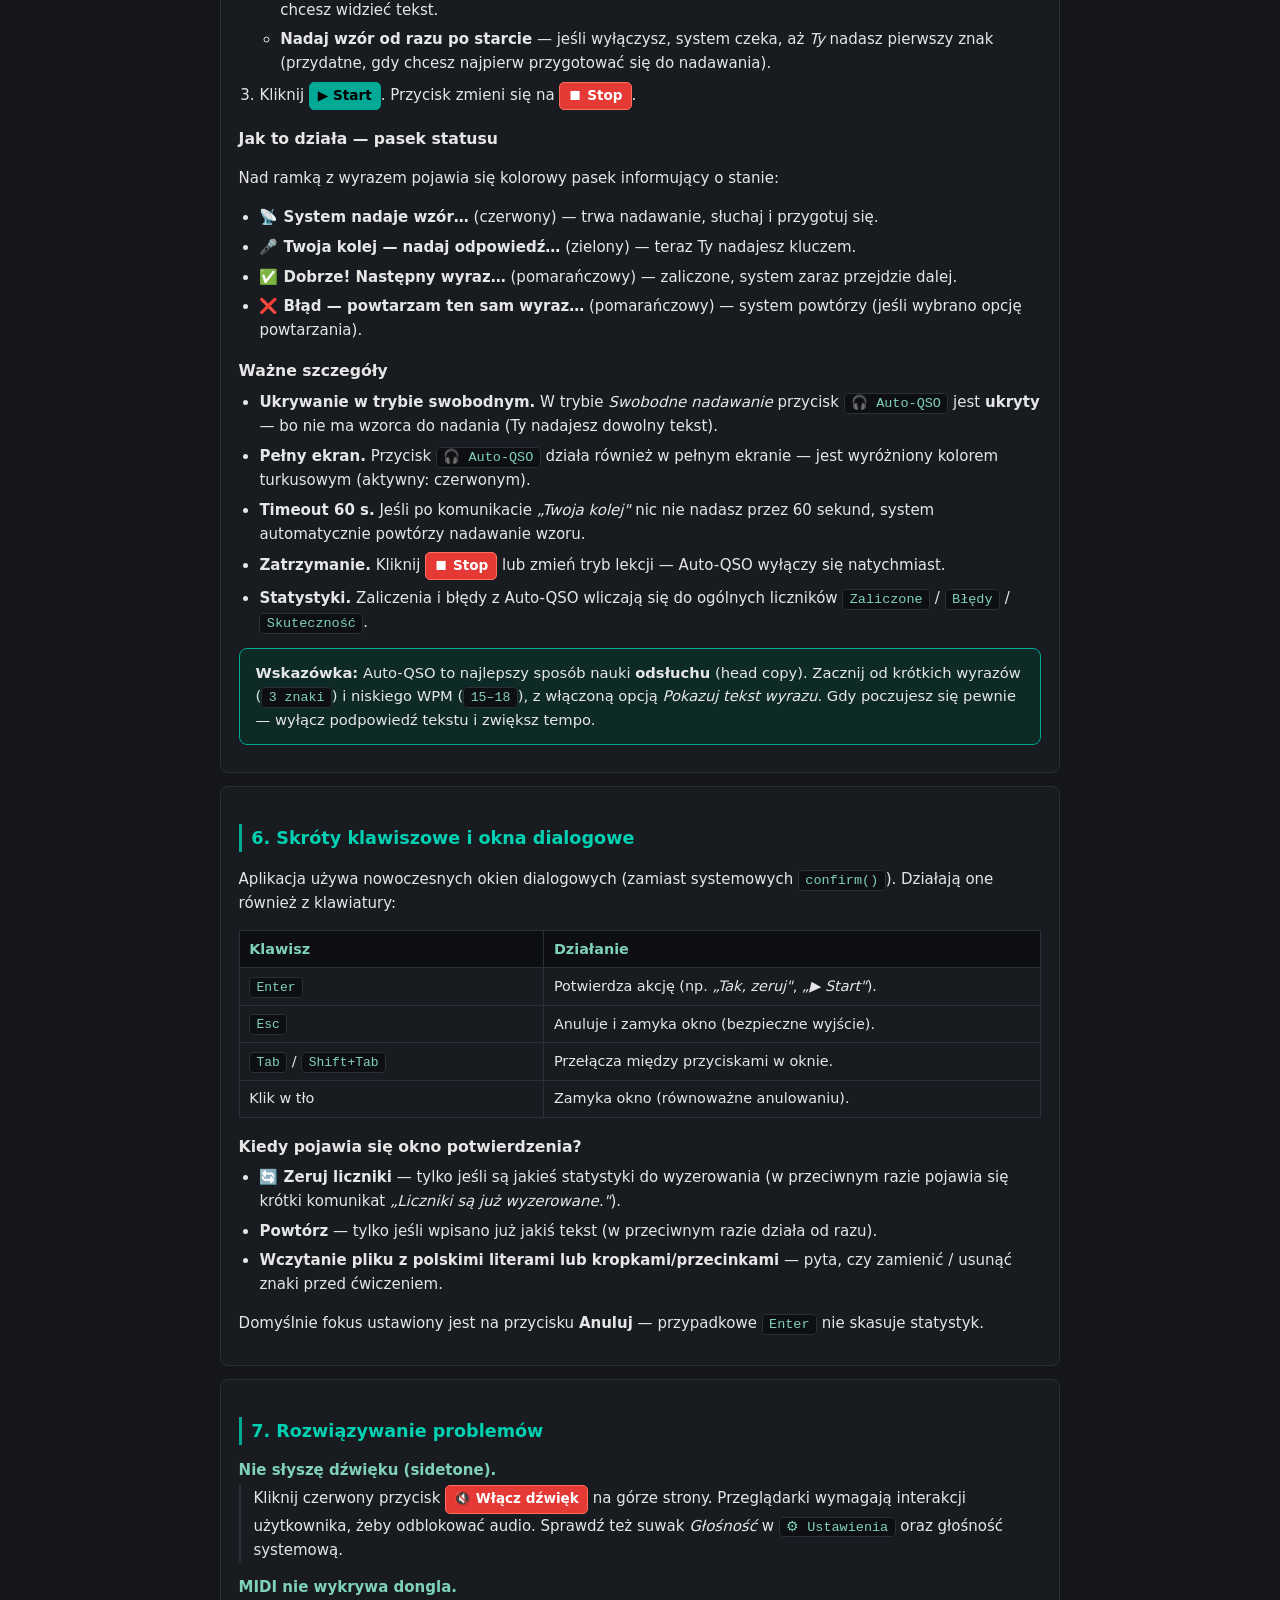
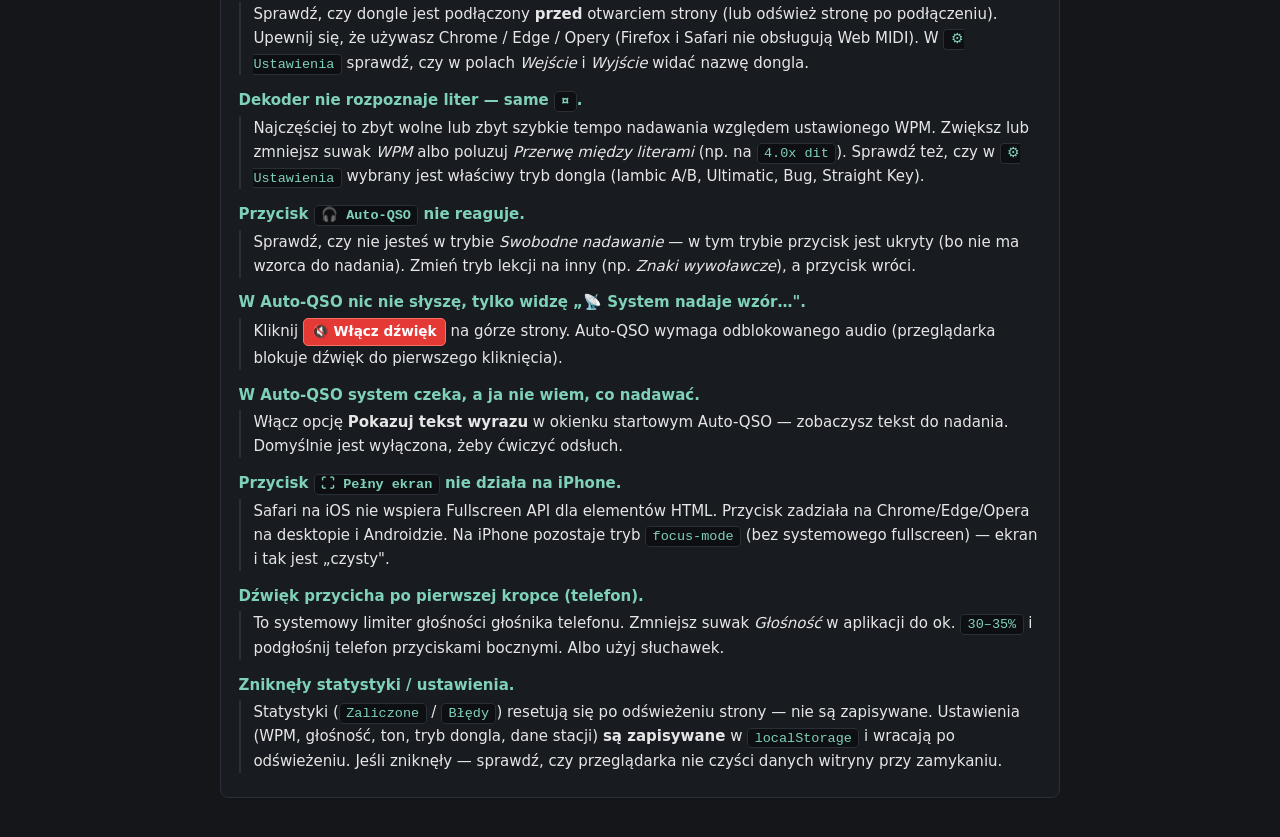
==== commit e6f4c74f: "Add files via upload" ====
--- a/pomoc.html
+++ b/pomoc.html
@@ -150,6 +150,70 @@
             padding: .45rem .9rem;
             cursor: pointer;
         }
+
+        /* 🔧 NOWE: spis treści */
+        .toc {
+            background: #0e2a26;
+            border: 1px solid #00a896;
+            border-radius: 8px;
+            padding: .8rem 1.1rem;
+            margin: .8rem 0 1.2rem 0;
+        }
+
+        .toc ol {
+            margin: .3rem 0;
+            padding-left: 1.4rem;
+        }
+
+        .toc a {
+            color: #7fd1b9;
+            text-decoration: none;
+            font-weight: 600;
+        }
+
+        .toc a:hover {
+            text-decoration: underline;
+        }
+
+        /* 🔧 NOWE: tabela skrótów */
+        table.keys {
+            width: 100%;
+            border-collapse: collapse;
+            margin: .5rem 0;
+            font-size: .9rem;
+        }
+
+        table.keys th,
+        table.keys td {
+            border: 1px solid #2a2f38;
+            padding: .4rem .6rem;
+            text-align: left;
+        }
+
+        table.keys th {
+            background: #0d0f12;
+            color: #7fd1b9;
+            font-weight: 600;
+        }
+
+        table.keys td:first-child {
+            width: 38%;
+        }
+
+        /* 🔧 NOWE: sekcja rozwiązywania problemów */
+        .faq-q {
+            font-weight: 700;
+            color: #7fd1b9;
+            margin-top: .8rem;
+        }
+
+        .faq-a {
+            margin: .2rem 0 .6rem 0;
+            padding-left: .8rem;
+            border-left: 2px solid #2a2f38;
+        }
+
+        /* 🔧 NOWE: znacznik „nowe" */
     </style>
 </head>
 
@@ -160,7 +224,22 @@
         <button type="button" onclick="window.close()">✕ Zamknij pomoc</button>
     </div>
 
-    <div class="card">
+    <!-- 🔧 NOWE: spis treści -->
+    <div class="toc">
+        <strong>Spis treści:</strong>
+        <ol>
+            <li><a href="#s1">Szybki start i podłączenie sprzętu</a></li>
+            <li><a href="#s2">Tryby lekcji do wyboru</a></li>
+            <li><a href="#s3">Własne pliki (.txt / .csv)</a></li>
+            <li><a href="#s4">Przyciski sterujące, statystyki i kontrola rytmu</a></li>
+            <li><a href="#s5">🎧 Auto-QSO — tryb naprzemienny
+            <li><a href="#s6">Skróty klawiszowe i okna dialogowe
+            <li><a href="#s7">Rozwiązywanie problemów
+            <li><a href="#s8">Tabela kodów CW</a></li>
+        </ol>
+    </div>
+
+    <div class="card" id="s1">
         <h2>1. Szybki start i podłączenie sprzętu</h2>
         <ol>
             <li><strong>Przeglądarka.</strong> Użyj przeglądarki obsługującej Web MIDI API (Google Chrome, Microsoft
@@ -168,11 +247,13 @@
             <li><strong>Dongle Vail / klucz MIDI.</strong> Podłącz interfejs USB przed otwarciem strony (lub odśwież
                 stronę po podłączeniu). W zakładce <code>⚙ Ustawienia</code> wybierz porty Wejścia i Wyjścia MIDI oraz
                 jeden z 5 trybów pracy klucza: <code>Iambic A</code>, <code>Iambic B</code>, <code>Ultimatic</code>,
-                <code>Bug</code> lub <code>Straight Key</code>.</li>
+                <code>Bug</code> lub <code>Straight Key</code>.
+            </li>
             <li><strong>Nuta i kanał MIDI.</strong> Domyślnie aktywna jest opcja <code>Akceptuj każdą nutę</code> oraz
                 kanał <code>Wszystkie</code>, dzięki czemu trener współpracuje od razu z każdym kluczem MIDI. Jeśli
                 chcesz filtrować sygnał, odznacz tę opcję i wpisz konkretną <code>Nutę klucza</code> (np.
-                <code>60</code> dla Vail Adaptera).</li>
+                <code>60</code> dla Vail Adaptera).
+            </li>
             <li><strong>Dźwięk (Sidetone).</strong> Jeśli na górze widoczny jest czerwony przycisk <span
                     class="badge badge-err">🔇 Włącz dźwięk</span>, kliknij go raz (lub dotknij ekranu), aby odblokować
                 audio w przeglądarce.</li>
@@ -181,7 +262,7 @@
         </ol>
     </div>
 
-    <div class="card">
+    <div class="card" id="s2">
         <h2>2. Tryby lekcji do wyboru</h2>
         <ul>
             <li><strong>Metoda Kocha (stopniowe pary).</strong> Pełna 40-znakowa sekwencja (zgodna z LCWO / G4FON)
@@ -190,24 +271,28 @@
                 <code>5Q</code>, <code>9Z</code>, <code>H3</code>, <code>8B</code>, <code>?4</code>, <code>27</code>,
                 <code>C1</code>, <code>D6</code>, <code>X=</code>, <code>/&lt;SK&gt;</code>. Możesz ćwiczyć <em>tylko
                     nowe znaki</em> z wybranej lekcji albo tryb <em>ze wszystkimi poprzednimi</em> (zwiększający
-                częstotliwość nowej pary).</li>
+                częstotliwość nowej pary).
+            </li>
             <li><strong>Znaki wywoławcze.</strong> Generuje realistyczne znaki krótkofalarskie (np. <code>SQ1KSM</code>,
-                <code>DL4AB</code>, <code>K1A</code>) dopasowane do wybranej długości (od 3 do 10 znaków).</li>
+                <code>DL4AB</code>, <code>K1A</code>) dopasowane do wybranej długości (od 3 do 10 znaków).
+            </li>
             <li><strong>Krótkie łączności (QSO).</strong> Ćwiczy całe frazy stosowane na pasmach (np.
                 <code>CQ TEST SQ1KSM</code>, <code>CQ SOTA SQ1KSM/P</code>, raporty <code>599</code>/<code>579</code>,
                 pożegnania <code>73 &lt;AR&gt; &lt;SK&gt;</code>) z automatycznym wstawieniem Twojego znaku wpisanego w
-                <code>⚙ Ustawienia</code>.</li>
+                <code>⚙ Ustawienia</code>.
+            </li>
             <li><strong>Losowe znaki / Tylko litery.</strong> Grupy losowych liter oraz cyfr o wybranej długości od 1 do
                 10 znaków.</li>
             <li><strong>Własny plik (.txt / .csv).</strong> Pozwala wczytać z dysku lub telefonu własną listę słów,
                 skrótów Q albo zdań.</li>
             <li><strong>Swobodne nadawanie (dekoder na żywo).</strong> Tryb bez wzorca — nadajesz dowolny tekst kluczem,
                 a dekoder wyświetla na bieżąco ostatnie 20 znaków (jedną linię) z automatycznym wstawianiem odstępów
-                między wyrazami.</li>
+                między wyrazami. <em>W tym trybie przyciski „Powtórz", „Zeruj liczniki" oraz „🎧 Auto-QSO" są ukryte —
+                    bo nie ma wzorca do powtórzenia ani nadania.</em></li>
         </ul>
     </div>
 
-    <div class="card">
+    <div class="card" id="s3">
         <h2>3. Własne pliki (.txt / .csv) — zasady przygotowania</h2>
         <ul>
             <li><strong>Format zapisu.</strong> Wpisz wyrazy lub krótkie zdania po jednym w każdej linii (oddzielone
@@ -224,32 +309,52 @@
                     pliku</em> (z licznikiem postępu).</li>
         </ul>
     </div>
-    <div class="card">
+
+    <div class="card" id="s4">
         <h2>4. Przyciski sterujące, statystyki i kontrola rytmu</h2>
         <ul>
             <li><span class="badge badge-ok">Następny</span> / <span class="badge badge-ok">Wyczyść</span> — losuje lub
                 pobiera kolejny znak, grupę albo zdanie (w trybie <em>Swobodnego nadawania</em> przycisk zmienia nazwę
                 na <strong>Wyczyść</strong> i zeruje ekran).</li>
-            <li><span class="badge">🔊 Odsłuchaj wzór</span> / <span class="badge badge-err">⏹ Zatrzymaj</span> —
+            <li><span class="badge">🔊 Odsłuchaj</span> / <span class="badge badge-err">⏹ Zatrzymaj</span> —
                 odtwarza bieżący wzór (lub nadany tekst w trybie swobodnym) w aktualnym tempie WPM. Ponowne kliknięcie,
-                zmiana słowa lub dotknięcie klucza natychmiast przerywa odsłuch.</li>
-            <li><span class="badge">Powtórz bieżący</span> — zeruje aktualnie wpisane znaki, pozwalając powtórzyć
-                bieżące zadanie od początku.</li>
+                zmiana słowa lub dotknięcie klawisza natychmiast przerywa odsłuch.</li>
+            <li><span class="badge">Powtórz</span> — zeruje aktualnie wpisane znaki, pozwalając powtórzyć
+                bieżące zadanie od początku. <em>Jeśli nic nie wpisano, przycisk działa od razu (bez pytania). Jeśli
+                    wpisano tekst — pojawia się okno potwierdzenia.</em></li>
             <li><span class="badge">🔄 Zeruj liczniki</span> — resetuje licznik <code>Zaliczone</code>,
                 <code>Błędy</code> oraz wskaźnik procentowy <code>Skuteczność</code> (przydatne przy rozpoczynaniu
-                nowego etapu w Metodzie Kocha, gdzie zaleca się przekroczenie <strong>90%</strong> skuteczności).</li>
+                nowego etapu w Metodzie Kocha, gdzie zaleca się przekroczenie <strong>90%</strong> skuteczności).
+                <em>Przycisk pyta o potwierdzenie w osobnym okienku — przez pomyłkę nie skasujesz statystyk.</em>
+            </li>
             <li><span class="badge">⛶ Pełny ekran</span> — ukrywa górny pasek, ustawienia oraz listy wyboru, zostawiając
-                na ekranie wyłącznie przyciski i dużą zieloną ramkę ze znakami (idealne na smartfon).</li>
+                na ekranie wyłącznie przyciski i dużą zieloną ramkę ze znakami (idealne na smartfon). <em>Przycisk
+                    <code>🎧 Auto-QSO</code> pozostaje widoczny również w pełnym ekranie (wyróżniony kolorem
+                    turkusowym).</em></li>
             <li><strong>Zasady zaliczania i błędy:</strong>
                 <ul>
                     <li>Cyfra zero wyświetlana jest jako przekreślone <code>Ø</code>, aby łatwo odróżnić ją od litery
-                        <code>O</code>.</li>
+                        <code>O</code>.
+                    </li>
                     <li>Nierozpoznana kombinacja kropek i kresek oznaczana jest symbolem <code>¤</code> (dzięki czemu
                         nie myli się z prawidłowym znakiem zapytania <code>?</code>).</li>
                     <li>Odstępy między wyrazami w QSO i zdaniach oznaczone są symbolem <code>␣</code> i zaliczają się
                         automatycznie.</li>
                     <li>Przy błędzie lub zbyt długiej pauzie wyraz resetuje się od nowa, a program podpowiada prawidłowy
                         kod CW pomylonego znaku.</li>
+                    <li><strong>Diagnostyka błędu</strong> — komunikat pod przyciskami zawiera teraz krótki powód w
+                        nawiasach kwadratowych:
+                        <ul>
+                            <li><code>[timeout]</code> — zbyt długa przerwa (przekroczono limit <em>Maks. przerwa w
+                                    wyrazie</em>),</li>
+                            <li><code>[zła litera]</code> — wpisano inny znak niż oczekiwany,</li>
+                            <li><code>[soft]</code> — błąd wykryty w trybie łagodnym (po pauzie),</li>
+                            <li><code>[za długie]</code> — próba wpisania znaku po zakończeniu wyrazu.</li>
+                        </ul>
+                    </li>
+                    <li><strong>Twardy limit długości</strong> — nie można wpisać więcej znaków niż ma bieżący wyraz.
+                        Próba nadania nadmiarowego znaku natychmiast resetuje wyraz (zamiast rosnącego w nieskończoność
+                        pola).</li>
                 </ul>
             </li>
         </ul>
@@ -262,81 +367,167 @@
         </div>
     </div>
 
-    <div class="card">
-        <h2>5. Tabela kodów CW obsługiwanych przez trener</h2>
-
-        <h3>Litery (A–Z)</h3>
-        <div class="morse-grid">
-            <div class="morse-item"><span class="morse-ch">A</span><span class="morse-code">.-</span></div>
-            <div class="morse-item"><span class="morse-ch">B</span><span class="morse-code">-...</span></div>
-            <div class="morse-item"><span class="morse-ch">C</span><span class="morse-code">-.-.</span></div>
-            <div class="morse-item"><span class="morse-ch">D</span><span class="morse-code">-..</span></div>
-            <div class="morse-item"><span class="morse-ch">E</span><span class="morse-code">.</span></div>
-            <div class="morse-item"><span class="morse-ch">F</span><span class="morse-code">..-.</span></div>
-            <div class="morse-item"><span class="morse-ch">G</span><span class="morse-code">--.</span></div>
-            <div class="morse-item"><span class="morse-ch">H</span><span class="morse-code">....</span></div>
-            <div class="morse-item"><span class="morse-ch">I</span><span class="morse-code">..</span></div>
-            <div class="morse-item"><span class="morse-ch">J</span><span class="morse-code">.---</span></div>
-            <div class="morse-item"><span class="morse-ch">K</span><span class="morse-code">-.-</span></div>
-            <div class="morse-item"><span class="morse-ch">L</span><span class="morse-code">.-..</span></div>
-            <div class="morse-item"><span class="morse-ch">M</span><span class="morse-code">--</span></div>
-            <div class="morse-item"><span class="morse-ch">N</span><span class="morse-code">-.</span></div>
-            <div class="morse-item"><span class="morse-ch">O</span><span class="morse-code">---</span></div>
-            <div class="morse-item"><span class="morse-ch">P</span><span class="morse-code">.--.</span></div>
-            <div class="morse-item"><span class="morse-ch">Q</span><span class="morse-code">--.-</span></div>
-            <div class="morse-item"><span class="morse-ch">R</span><span class="morse-code">.-.</span></div>
-            <div class="morse-item"><span class="morse-ch">S</span><span class="morse-code">...</span></div>
-            <div class="morse-item"><span class="morse-ch">T</span><span class="morse-code">-</span></div>
-            <div class="morse-item"><span class="morse-ch">U</span><span class="morse-code">..-</span></div>
-            <div class="morse-item"><span class="morse-ch">V</span><span class="morse-code">...-</span></div>
-            <div class="morse-item"><span class="morse-ch">W</span><span class="morse-code">.--</span></div>
-            <div class="morse-item"><span class="morse-ch">X</span><span class="morse-code">-..-</span></div>
-            <div class="morse-item"><span class="morse-ch">Y</span><span class="morse-code">-.--</span></div>
-            <div class="morse-item"><span class="morse-ch">Z</span><span class="morse-code">--..</span></div>
+    <!-- 🔧 NOWA SEKCJA: Auto-QSO -->
+    <div class="card" id="s5">
+        <h2>5. 🎧 Auto-QSO — tryb naprzemienny</h2>
+        <p>Tryb <strong>Auto-QSO</strong> zamienia trener w prawdziwego korespondenta: system <strong>nadaje wzór
+                telegrafią</strong>, a Ty <strong>odpowiadasz kluczem</strong>. Po poprawnym nadaniu — system
+            przechodzi
+            do następnego wyrazu i znowu nadaje. Jak w prawdziwym QSO.</p>
+
+        <h3>Jak włączyć</h3>
+        <ol>
+            <li>Kliknij przycisk <span class="badge">🎧 Auto-QSO</span> w pasku przycisków lekcji (obok
+                <code>Następny</code>).
+            </li>
+            <li>W okienku wybierz opcje:
+                <ul>
+                    <li><strong>Powtarzaj ten sam wyraz po błędzie</strong> — po pomyłce system nadaje ten sam wyraz
+                        jeszcze raz (do skutku).</li>
+                    <li><strong>Pokazuj tekst wyrazu</strong> — domyślnie <em>wyłączone</em>, żebyś ćwiczył
+                        <strong>odsłuch</strong>, a nie wzrok. Włącz, jeśli chcesz widzieć tekst.
+                    </li>
+                    <li><strong>Nadaj wzór od razu po starcie</strong> — jeśli wyłączysz, system czeka, aż
+                        <em>Ty</em>
+                        nadasz pierwszy znak (przydatne, gdy chcesz najpierw przygotować się do nadawania).
+                    </li>
+                </ul>
+            </li>
+            <li>Kliknij <span class="badge badge-ok">▶ Start</span>. Przycisk zmieni się na <span
+                    class="badge badge-err">⏹ Stop</span>.</li>
+        </ol>
+
+        <h3>Jak to działa — pasek statusu</h3>
+        <p>Nad ramką z wyrazem pojawia się kolorowy pasek informujący o stanie:</p>
+        <ul>
+            <li><strong>📡 System nadaje wzór…</strong> (czerwony) — trwa nadawanie, słuchaj i przygotuj się.</li>
+            <li><strong>🎤 Twoja kolej — nadaj odpowiedź…</strong> (zielony) — teraz Ty nadajesz kluczem.</li>
+            <li><strong>✅ Dobrze! Następny wyraz…</strong> (pomarańczowy) — zaliczone, system zaraz przejdzie dalej.
+            </li>
+            <li><strong>❌ Błąd — powtarzam ten sam wyraz…</strong> (pomarańczowy) — system powtórzy (jeśli wybrano
+                opcję powtarzania).</li>
+        </ul>
+
+        <h3>Ważne szczegóły</h3>
+        <ul>
+            <li><strong>Ukrywanie w trybie swobodnym.</strong> W trybie <em>Swobodne nadawanie</em> przycisk
+                <code>🎧 Auto-QSO</code> jest <strong>ukryty</strong> — bo nie ma wzorca do nadania (Ty nadajesz
+                dowolny tekst).
+            </li>
+            <li><strong>Pełny ekran.</strong> Przycisk <code>🎧 Auto-QSO</code> działa również w pełnym ekranie —
+                jest wyróżniony kolorem turkusowym (aktywny: czerwonym).</li>
+            <li><strong>Timeout 60 s.</strong> Jeśli po komunikacie <em>„Twoja kolej"</em> nic nie nadasz przez 60
+                sekund, system automatycznie powtórzy nadawanie wzoru.</li>
+            <li><strong>Zatrzymanie.</strong> Kliknij <span class="badge badge-err">⏹ Stop</span> lub zmień tryb
+                lekcji
+                — Auto-QSO wyłączy się natychmiast.</li>
+            <li><strong>Statystyki.</strong> Zaliczenia i błędy z Auto-QSO wliczają się do ogólnych liczników
+                <code>Zaliczone</code> / <code>Błędy</code> / <code>Skuteczność</code>.
+            </li>
+        </ul>
+
+        <div class="tip">
+            <strong>Wskazówka:</strong> Auto-QSO to najlepszy sposób nauki <strong>odsłuchu</strong> (head copy).
+            Zacznij od krótkich wyrazów (<code>3 znaki</code>) i niskiego WPM (<code>15–18</code>), z włączoną opcją
+            <em>Pokazuj tekst wyrazu</em>. Gdy poczujesz się pewnie — wyłącz podpowiedź tekstu i zwiększ tempo.
         </div>
-
-        <h3>Cyfry (Ø–9)</h3>
-        <div class="morse-grid">
-            <div class="morse-item"><span class="morse-ch">Ø</span><span class="morse-code">-----</span></div>
-            <div class="morse-item"><span class="morse-ch">1</span><span class="morse-code">.----</span></div>
-            <div class="morse-item"><span class="morse-ch">2</span><span class="morse-code">..---</span></div>
-            <div class="morse-item"><span class="morse-ch">3</span><span class="morse-code">...--</span></div>
-            <div class="morse-item"><span class="morse-ch">4</span><span class="morse-code">....-</span></div>
-            <div class="morse-item"><span class="morse-ch">5</span><span class="morse-code">.....</span></div>
-            <div class="morse-item"><span class="morse-ch">6</span><span class="morse-code">-....</span></div>
-            <div class="morse-item"><span class="morse-ch">7</span><span class="morse-code">--...</span></div>
-            <div class="morse-item"><span class="morse-ch">8</span><span class="morse-code">---..</span></div>
-            <div class="morse-item"><span class="morse-ch">9</span><span class="morse-code">----.</span></div>
+    </div>
+
+    <!-- 🔧 NOWA SEKCJA: Skróty klawiszowe -->
+    <div class="card" id="s6">
+        <h2>6. Skróty klawiszowe i okna dialogowe</h2>
+        <p>Aplikacja używa nowoczesnych okien dialogowych (zamiast systemowych <code>confirm()</code>). Działają one
+            również z klawiatury:</p>
+
+        <table class="keys">
+            <thead>
+                <tr>
+                    <th>Klawisz</th>
+                    <th>Działanie</th>
+                </tr>
+            </thead>
+            <tbody>
+                <tr>
+                    <td><code>Enter</code></td>
+                    <td>Potwierdza akcję (np. <em>„Tak, zeruj"</em>, <em>„▶ Start"</em>).</td>
+                </tr>
+                <tr>
+                    <td><code>Esc</code></td>
+                    <td>Anuluje i zamyka okno (bezpieczne wyjście).</td>
+                </tr>
+                <tr>
+                    <td><code>Tab</code> / <code>Shift+Tab</code></td>
+                    <td>Przełącza między przyciskami w oknie.</td>
+                </tr>
+                <tr>
+                    <td>Klik w tło</td>
+                    <td>Zamyka okno (równoważne anulowaniu).</td>
+                </tr>
+            </tbody>
+        </table>
+
+        <h3>Kiedy pojawia się okno potwierdzenia?</h3>
+        <ul>
+            <li><strong>🔄 Zeruj liczniki</strong> — tylko jeśli są jakieś statystyki do wyzerowania (w przeciwnym
+                razie pojawia się krótki komunikat <em>„Liczniki są już wyzerowane."</em>).</li>
+            <li><strong>Powtórz</strong> — tylko jeśli wpisano już jakiś tekst (w przeciwnym razie działa od razu).
+            </li>
+            <li><strong>Wczytanie pliku z polskimi literami lub kropkami/przecinkami</strong> — pyta, czy zamienić /
+                usunąć znaki przed ćwiczeniem.</li>
+        </ul>
+        <p>Domyślnie fokus ustawiony jest na przycisku <strong>Anuluj</strong> — przypadkowe <code>Enter</code> nie
+            skasuje statystyk.</p>
+    </div>
+
+    <!-- 🔧 NOWA SEKCJA: Rozwiązywanie problemów -->
+    <div class="card" id="s7">
+        <h2>7. Rozwiązywanie problemów</h2>
+
+        <div class="faq-q">Nie słyszę dźwięku (sidetone).</div>
+        <div class="faq-a">Kliknij czerwony przycisk <span class="badge badge-err">🔇 Włącz dźwięk</span> na górze
+            strony. Przeglądarki wymagają interakcji użytkownika, żeby odblokować audio. Sprawdź też suwak
+            <em>Głośność</em> w <code>⚙ Ustawienia</code> oraz głośność systemową.
         </div>
 
-        <h3>Polskie znaki diakrytyczne</h3>
-        <div class="morse-grid">
-            <div class="morse-item"><span class="morse-ch">Ą</span><span class="morse-code">.-.-</span></div>
-            <div class="morse-item"><span class="morse-ch">Ć</span><span class="morse-code">-.-..</span></div>
-            <div class="morse-item"><span class="morse-ch">Ę</span><span class="morse-code">..-..</span></div>
-            <div class="morse-item"><span class="morse-ch">Ł</span><span class="morse-code">.-..-</span></div>
-            <div class="morse-item"><span class="morse-ch">Ń</span><span class="morse-code">--.--</span></div>
-            <div class="morse-item"><span class="morse-ch">Ó</span><span class="morse-code">---.</span></div>
-            <div class="morse-item"><span class="morse-ch">Ś</span><span class="morse-code">...-...</span></div>
-            <div class="morse-item"><span class="morse-ch">Ź</span><span class="morse-code">--..-</span></div>
-            <div class="morse-item"><span class="morse-ch">Ż</span><span class="morse-code">--..-.</span></div>
+        <div class="faq-q">MIDI nie wykrywa dongla.</div>
+        <div class="faq-a">Sprawdź, czy dongle jest podłączony <strong>przed</strong> otwarciem strony (lub odśwież
+            stronę po podłączeniu). Upewnij się, że używasz Chrome / Edge / Opery (Firefox i Safari nie obsługują
+            Web MIDI). W <code>⚙ Ustawienia</code> sprawdź, czy w polach <em>Wejście</em> i <em>Wyjście</em> widać
+            nazwę dongla.</div>
+
+        <div class="faq-q">Dekoder nie rozpoznaje liter — same <code>¤</code>.</div>
+        <div class="faq-a">Najczęściej to zbyt wolne lub zbyt szybkie tempo nadawania względem ustawionego WPM.
+            Zwiększ lub zmniejsz suwak <em>WPM</em> albo poluzuj <em>Przerwę między literami</em> (np. na
+            <code>4.0x dit</code>). Sprawdź też, czy w <code>⚙ Ustawienia</code> wybrany jest właściwy tryb dongla
+            (Iambic A/B, Ultimatic, Bug, Straight Key).
         </div>
 
-        <h3>Interpunkcja i znaki specjalne (prosigns)</h3>
-        <div class="morse-grid">
-            <div class="morse-item"><span class="morse-ch">.</span><span class="morse-code">.-.-.-</span></div>
-            <div class="morse-item"><span class="morse-ch">,</span><span class="morse-code">--..--</span></div>
-            <div class="morse-item"><span class="morse-ch">?</span><span class="morse-code">..--..</span></div>
-            <div class="morse-item"><span class="morse-ch">/</span><span class="morse-code">-..-.</span></div>
-            <div class="morse-item"><span class="morse-ch">=</span><span class="morse-code">-...-</span></div>
-            <div class="morse-item"><span class="morse-ch">-</span><span class="morse-code">-....-</span></div>
-            <div class="morse-item"><span class="morse-ch">&lt;AR&gt;</span><span class="morse-code">.-.-.</span></div>
-            <div class="morse-item"><span class="morse-ch">&lt;KN&gt;</span><span class="morse-code">-.--.</span></div>
-            <div class="morse-item"><span class="morse-ch">&lt;SK&gt;</span><span class="morse-code">...-.-</span></div>
-            <div class="morse-item"><span class="morse-ch">&lt;KA&gt;</span><span class="morse-code">-.-.-</span></div>
+        <div class="faq-q">Przycisk <code>🎧 Auto-QSO</code> nie reaguje.</div>
+        <div class="faq-a">Sprawdź, czy nie jesteś w trybie <em>Swobodne nadawanie</em> — w tym trybie przycisk jest
+            ukryty (bo nie ma wzorca do nadania). Zmień tryb lekcji na inny (np. <em>Znaki wywoławcze</em>), a
+            przycisk wróci.</div>
+
+        <div class="faq-q">W Auto-QSO nic nie słyszę, tylko widzę „📡 System nadaje wzór…".</div>
+        <div class="faq-a">Kliknij <span class="badge badge-err">🔇 Włącz dźwięk</span> na górze strony. Auto-QSO
+            wymaga odblokowanego audio (przeglądarka blokuje dźwięk do pierwszego kliknięcia).</div>
+
+        <div class="faq-q">W Auto-QSO system czeka, a ja nie wiem, co nadawać.</div>
+        <div class="faq-a">Włącz opcję <strong>Pokazuj tekst wyrazu</strong> w okienku startowym Auto-QSO —
+            zobaczysz tekst do nadania. Domyślnie jest wyłączona, żeby ćwiczyć odsłuch.</div>
+
+        <div class="faq-q">Przycisk <code>⛶ Pełny ekran</code> nie działa na iPhone.</div>
+        <div class="faq-a">Safari na iOS nie wspiera Fullscreen API dla elementów HTML. Przycisk zadziała na
+            Chrome/Edge/Opera na desktopie i Androidzie. Na iPhone pozostaje tryb <code>focus-mode</code> (bez
+            systemowego fullscreen) — ekran i tak jest „czysty".</div>
+
+        <div class="faq-q">Dźwięk przycicha po pierwszej kropce (telefon).</div>
+        <div class="faq-a">To systemowy limiter głośności głośnika telefonu. Zmniejsz suwak <em>Głośność</em> w
+            aplikacji do ok. <code>30–35%</code> i podgłośnij telefon przyciskami bocznymi. Albo użyj słuchawek.
         </div>
-    </div>
-
-</body>
-
-</html>+
+        <div class="faq-q">Zniknęły statystyki / ustawienia.</div>
+        <div class="faq-a">Statystyki (<code>Zaliczone</code> / <code>Błędy</code>) resetują się po odświeżeniu
+            strony — nie są zapisywane. Ustawienia (WPM, głośność, ton, tryb dongla, dane stacji) <strong>są
+                zapisywane</strong> w <code>localStorage</code> i wracają po odświeżeniu. Jeśli zniknęły — sprawdź,
+            czy przeglądarka nie czyści danych witryny przy zamykaniu.</div>
+    </div>
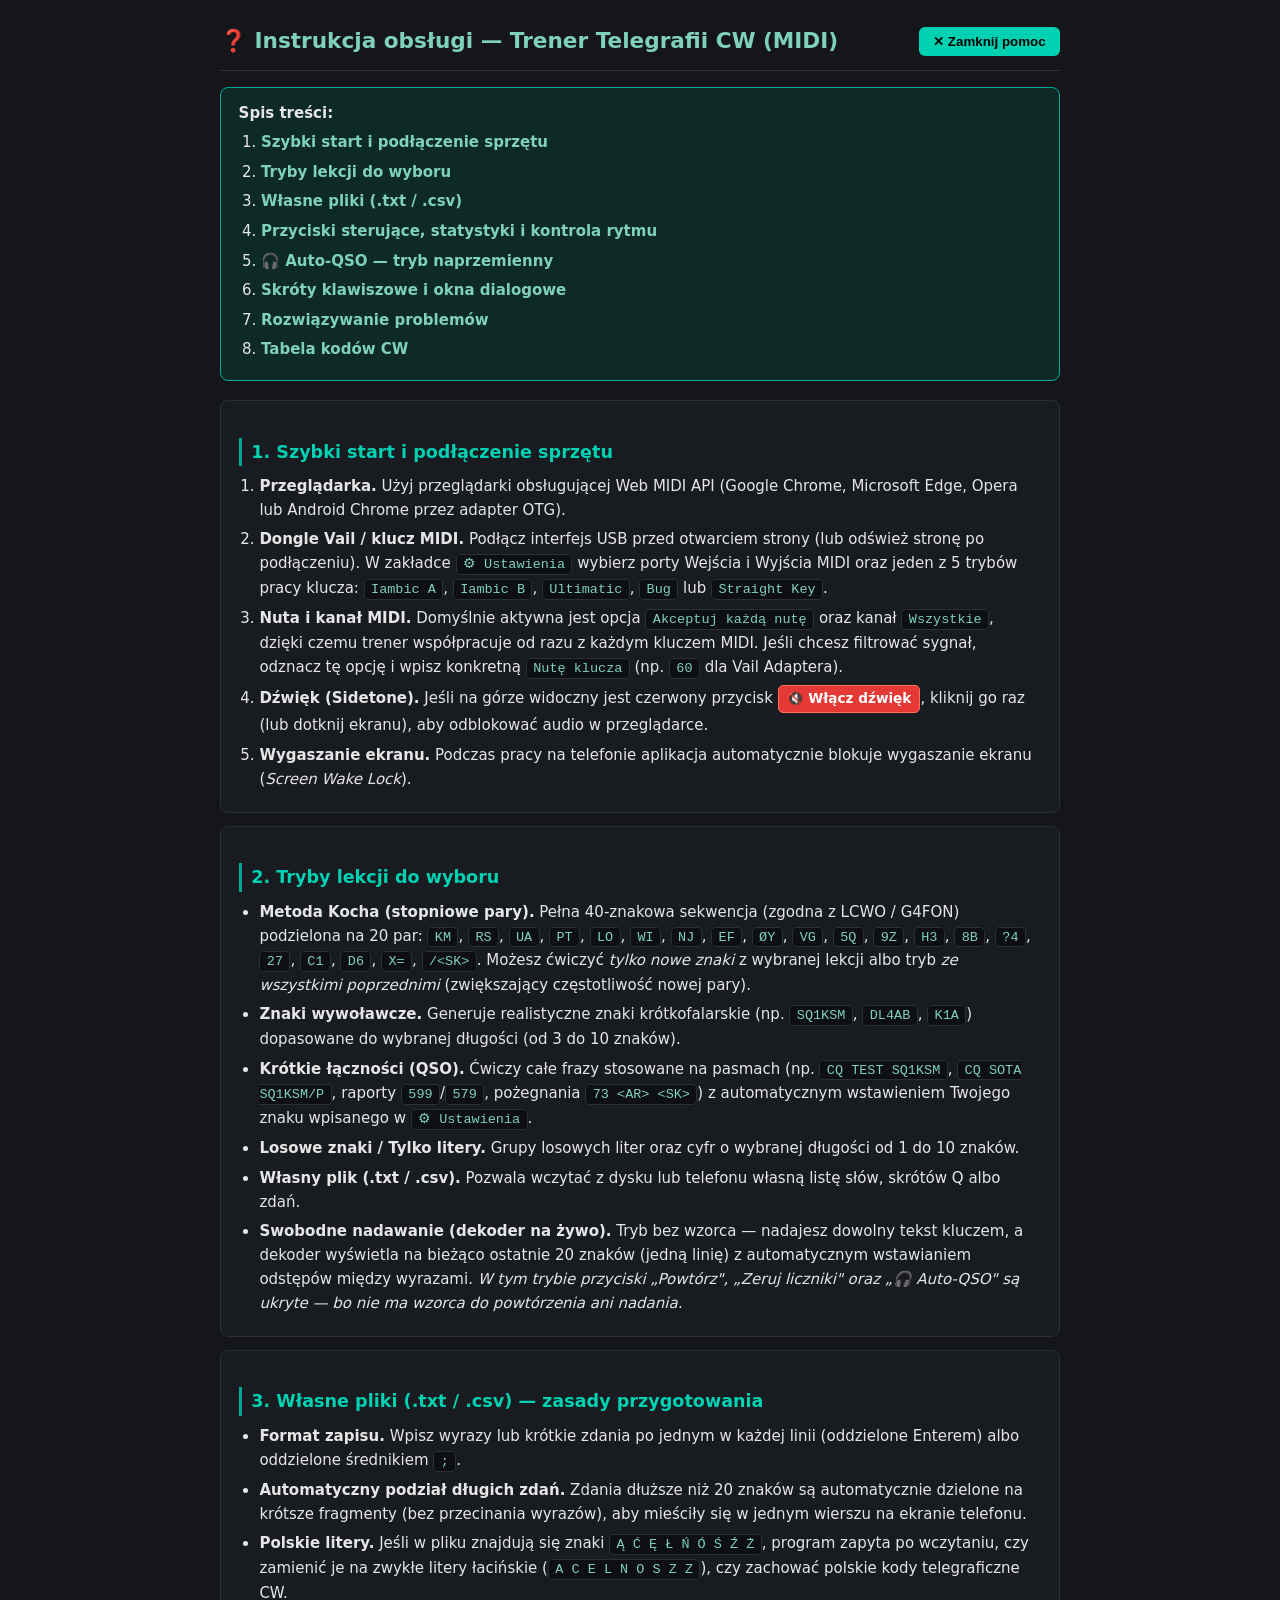
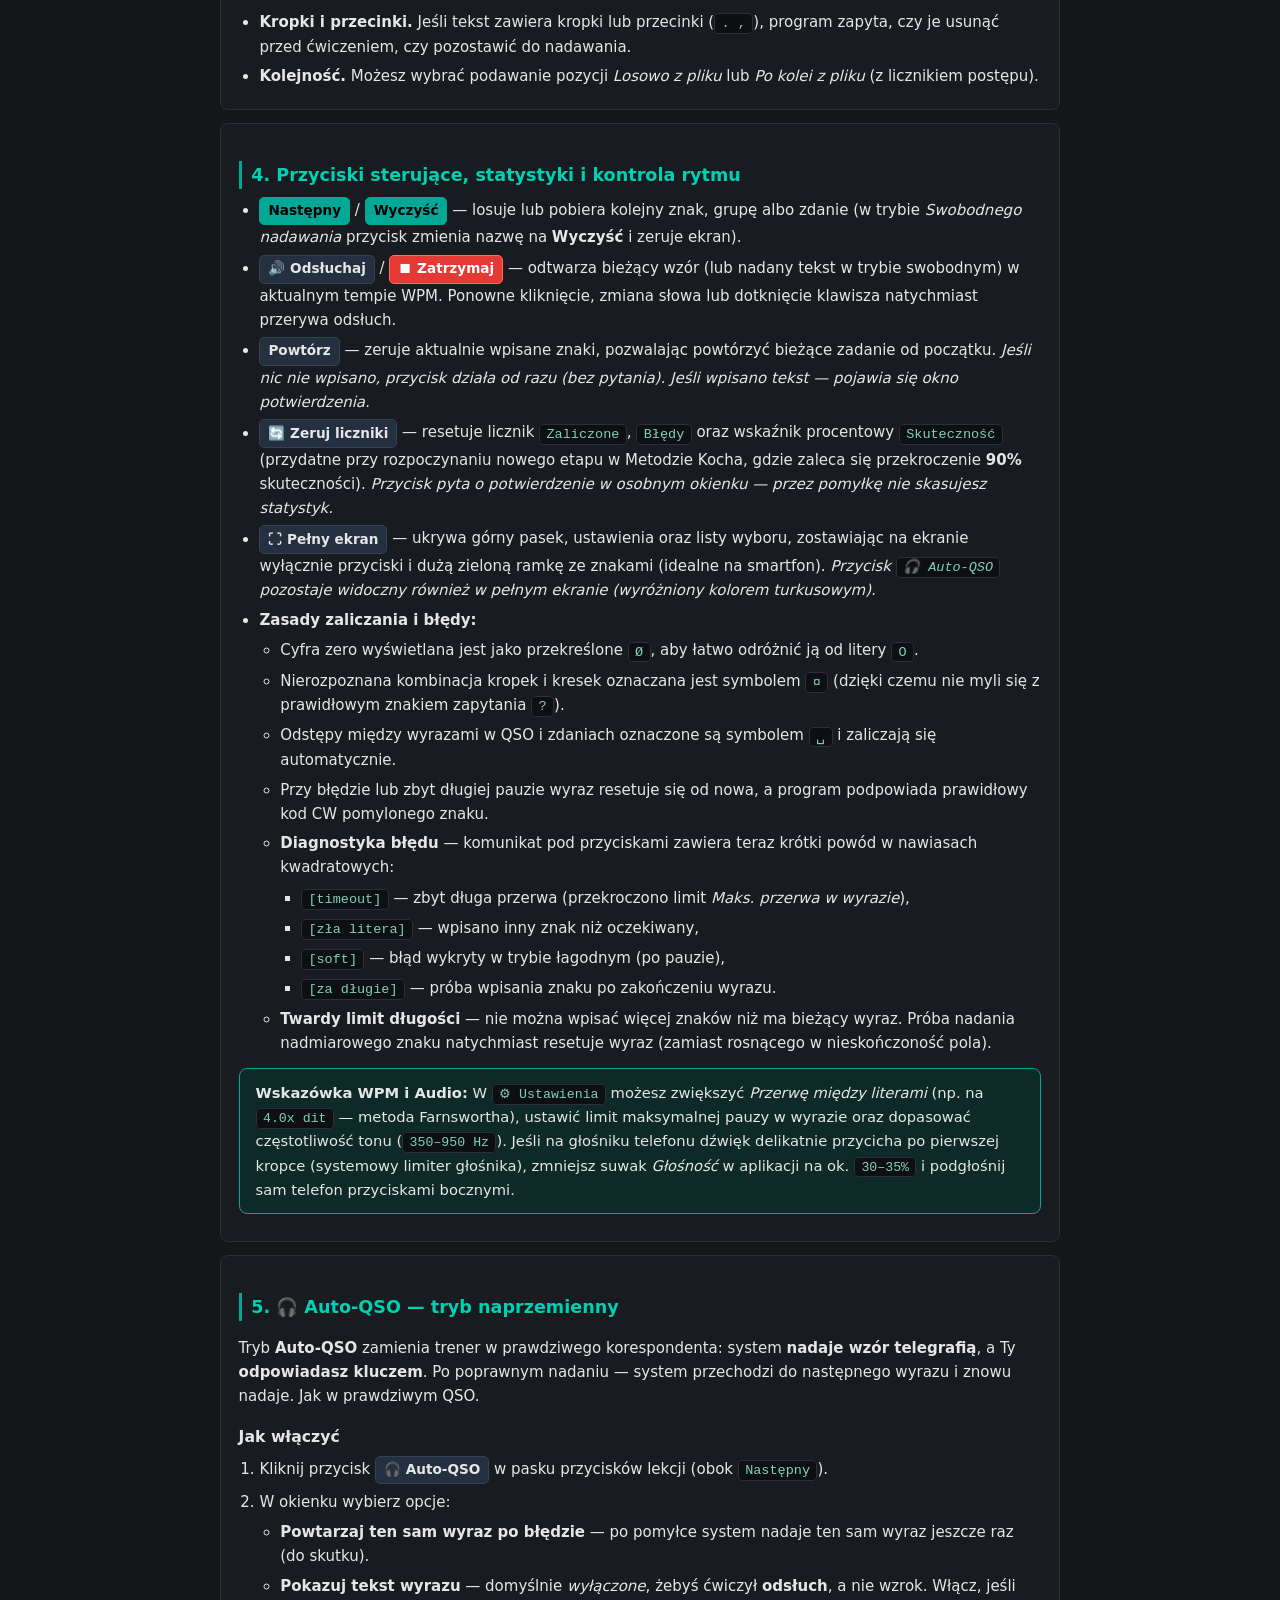
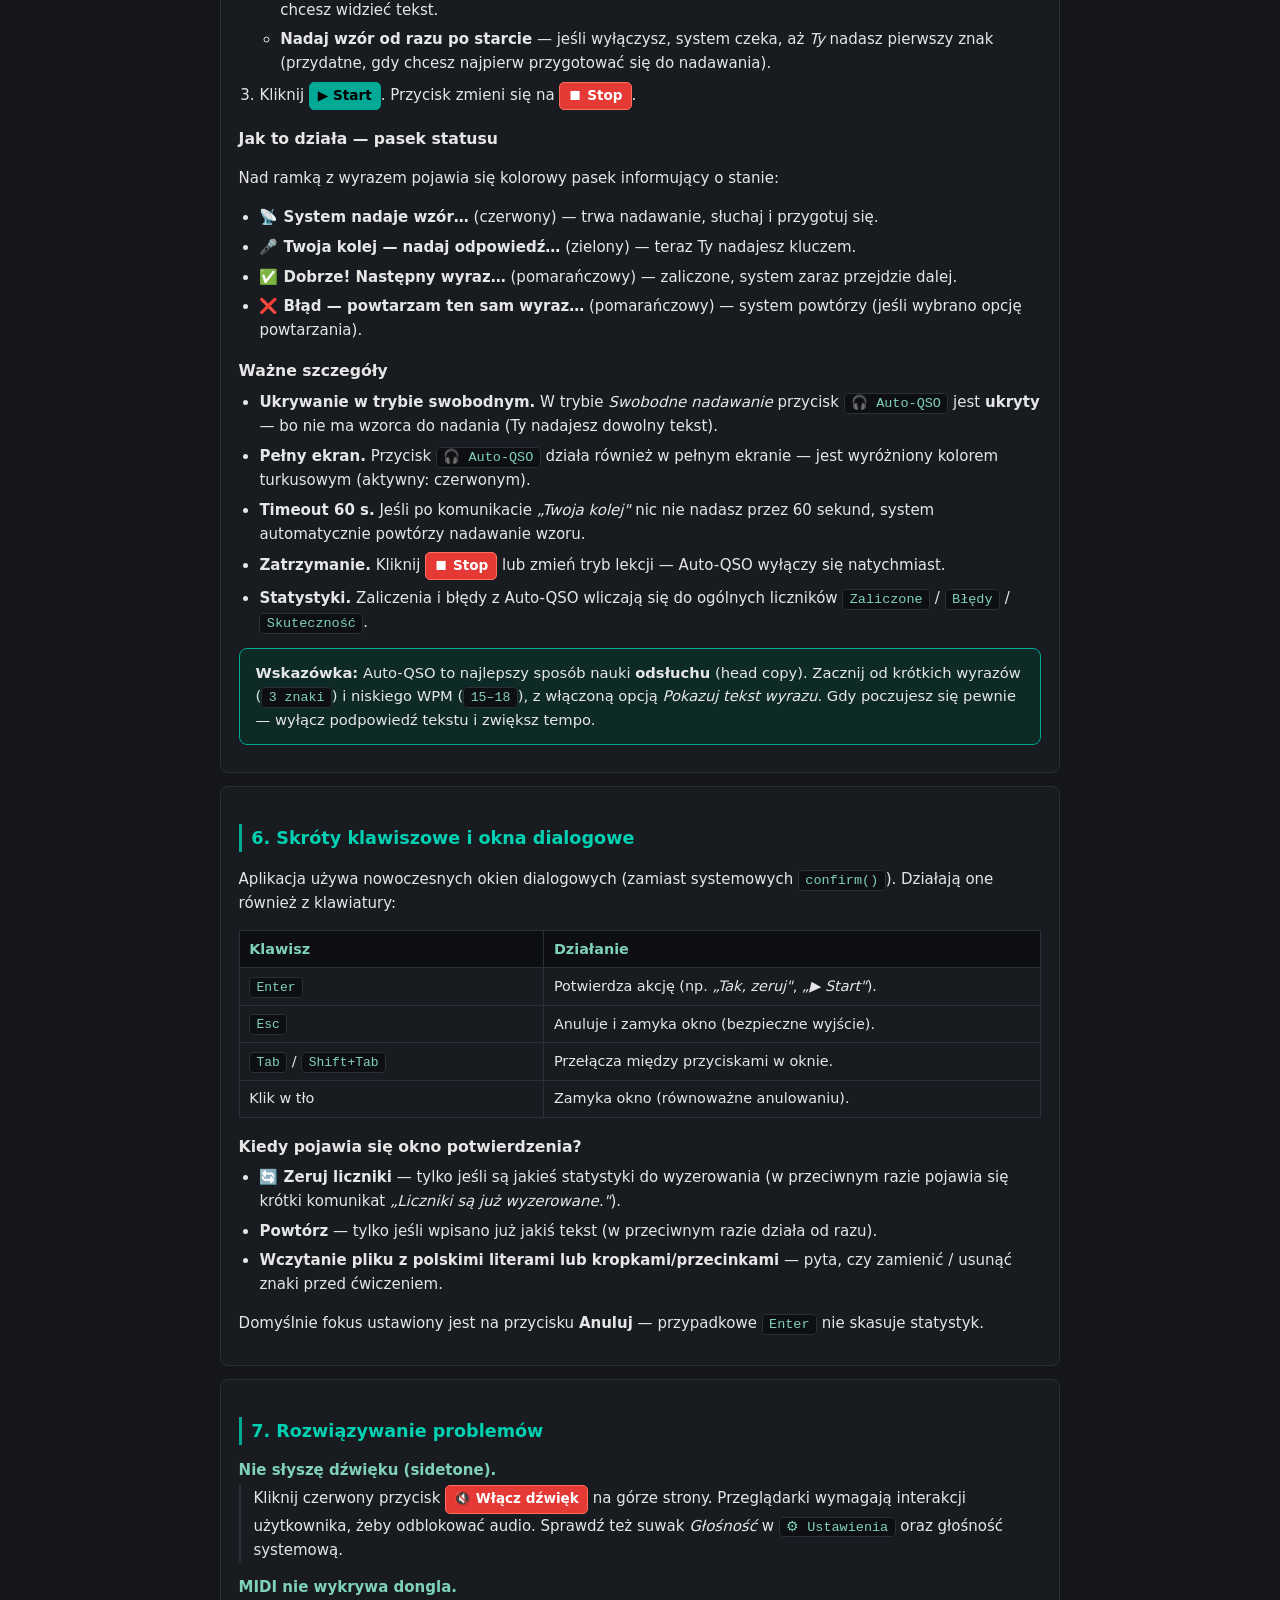
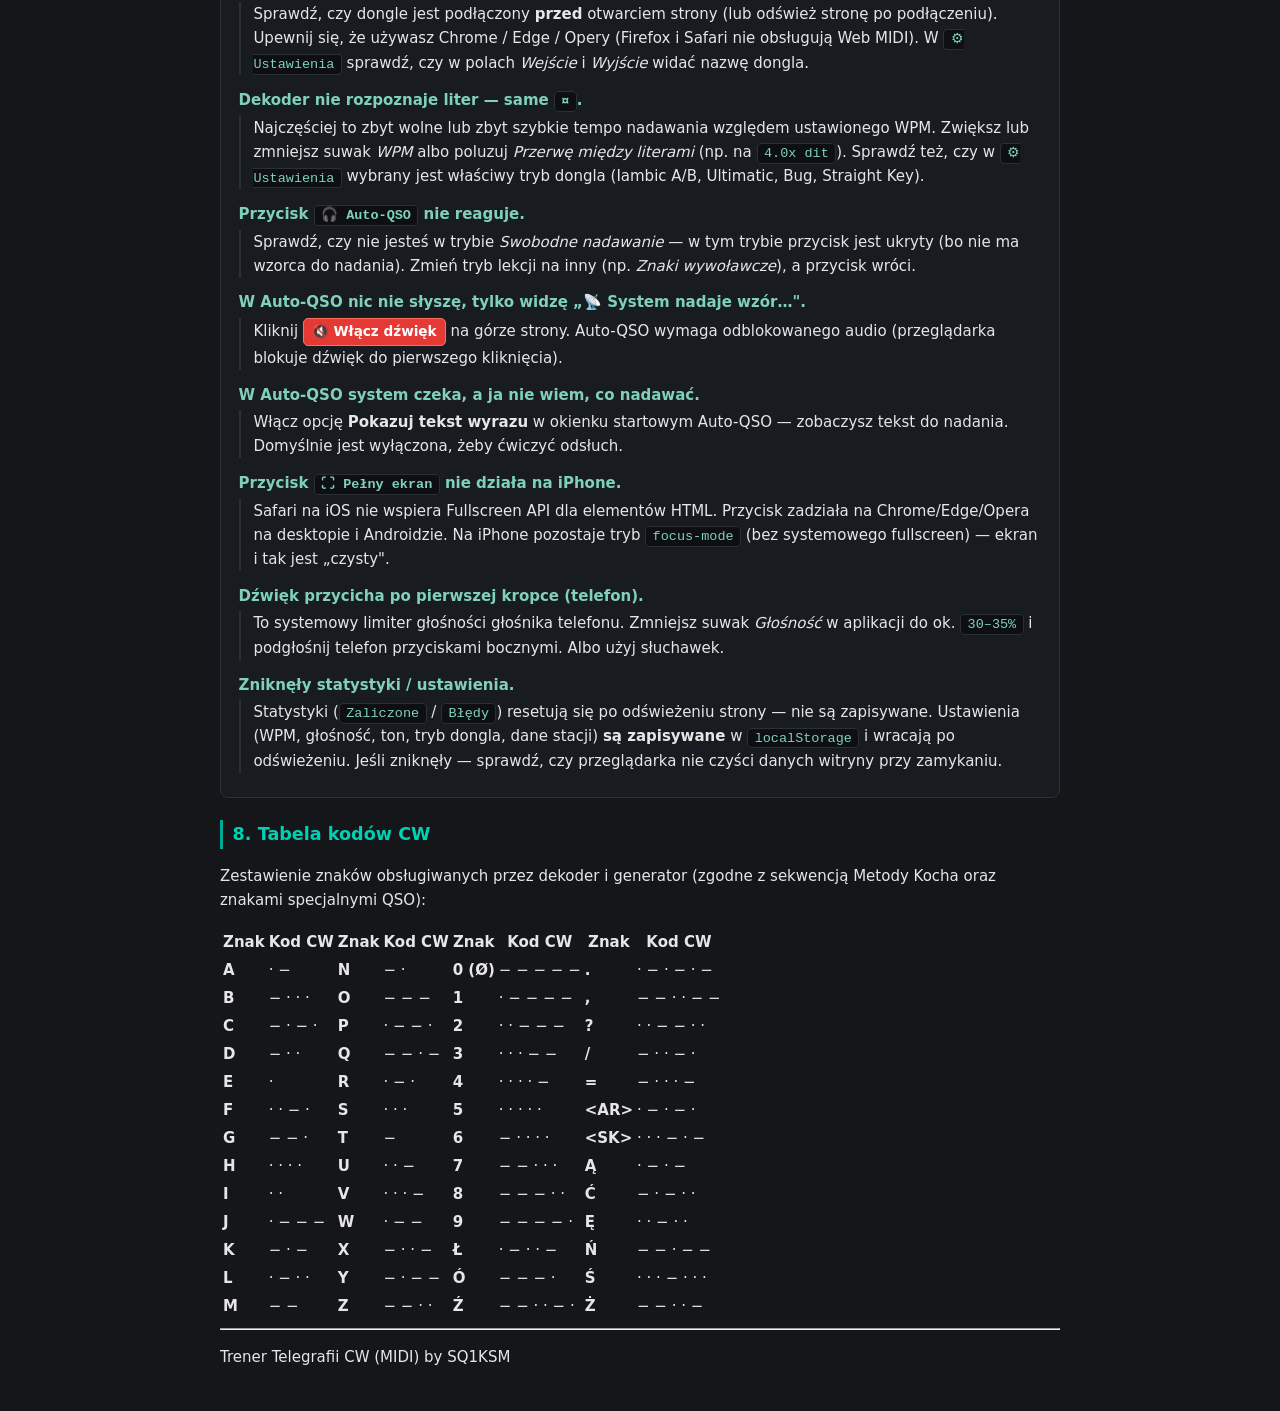
==== commit 6d3dfb09: "Add files via upload" ====
--- a/pomoc.html
+++ b/pomoc.html
@@ -530,4 +530,163 @@
             strony — nie są zapisywane. Ustawienia (WPM, głośność, ton, tryb dongla, dane stacji) <strong>są
                 zapisywane</strong> w <code>localStorage</code> i wracają po odświeżeniu. Jeśli zniknęły — sprawdź,
             czy przeglądarka nie czyści danych witryny przy zamykaniu.</div>
-    </div>+    </div>
+    <h2 id="s8">8. Tabela kodów CW</h2>
+    <p>Zestawienie znaków obsługiwanych przez dekoder i generator (zgodne z sekwencją Metody Kocha oraz znakami
+        specjalnymi QSO):</p>
+
+    <table>
+        <thead>
+            <tr>
+                <th>Znak</th>
+                <th>Kod CW</th>
+                <th>Znak</th>
+                <th>Kod CW</th>
+                <th>Znak</th>
+                <th>Kod CW</th>
+                <th>Znak</th>
+                <th>Kod CW</th>
+            </tr>
+        </thead>
+        <tbody>
+            <tr>
+                <td><strong>A</strong></td>
+                <td>· −</td>
+                <td><strong>N</strong></td>
+                <td>− ·</td>
+                <td><strong>0 (Ø)</strong></td>
+                <td>− − − − −</td>
+                <td><strong>.</strong></td>
+                <td>· − · − · −</td>
+            </tr>
+            <tr>
+                <td><strong>B</strong></td>
+                <td>− · · ·</td>
+                <td><strong>O</strong></td>
+                <td>− − −</td>
+                <td><strong>1</strong></td>
+                <td>· − − − −</td>
+                <td><strong>,</strong></td>
+                <td>− − · · − −</td>
+            </tr>
+            <tr>
+                <td><strong>C</strong></td>
+                <td>− · − ·</td>
+                <td><strong>P</strong></td>
+                <td>· − − ·</td>
+                <td><strong>2</strong></td>
+                <td>· · − − −</td>
+                <td><strong>?</strong></td>
+                <td>· · − − · ·</td>
+            </tr>
+            <tr>
+                <td><strong>D</strong></td>
+                <td>− · ·</td>
+                <td><strong>Q</strong></td>
+                <td>− − · −</td>
+                <td><strong>3</strong></td>
+                <td>· · · − −</td>
+                <td><strong>/</strong></td>
+                <td>− · · − ·</td>
+            </tr>
+            <tr>
+                <td><strong>E</strong></td>
+                <td>·</td>
+                <td><strong>R</strong></td>
+                <td>· − ·</td>
+                <td><strong>4</strong></td>
+                <td>· · · · −</td>
+                <td><strong>=</strong></td>
+                <td>− · · · −</td>
+            </tr>
+            <tr>
+                <td><strong>F</strong></td>
+                <td>· · − ·</td>
+                <td><strong>S</strong></td>
+                <td>· · ·</td>
+                <td><strong>5</strong></td>
+                <td>· · · · ·</td>
+                <td><strong>&lt;AR&gt;</strong></td>
+                <td>· − · − ·</td>
+            </tr>
+            <tr>
+                <td><strong>G</strong></td>
+                <td>− − ·</td>
+                <td><strong>T</strong></td>
+                <td>−</td>
+                <td><strong>6</strong></td>
+                <td>− · · · ·</td>
+                <td><strong>&lt;SK&gt;</strong></td>
+                <td>· · · − · −</td>
+            </tr>
+            <tr>
+                <td><strong>H</strong></td>
+                <td>· · · ·</td>
+                <td><strong>U</strong></td>
+                <td>· · −</td>
+                <td><strong>7</strong></td>
+                <td>− − · · ·</td>
+                <td><strong>Ą</strong></td>
+                <td>· − · −</td>
+            </tr>
+            <tr>
+                <td><strong>I</strong></td>
+                <td>· ·</td>
+                <td><strong>V</strong></td>
+                <td>· · · −</td>
+                <td><strong>8</strong></td>
+                <td>− − − · ·</td>
+                <td><strong>Ć</strong></td>
+                <td>− · − · ·</td>
+            </tr>
+            <tr>
+                <td><strong>J</strong></td>
+                <td>· − − −</td>
+                <td><strong>W</strong></td>
+                <td>· − −</td>
+                <td><strong>9</strong></td>
+                <td>− − − − ·</td>
+                <td><strong>Ę</strong></td>
+                <td>· · − · ·</td>
+            </tr>
+            <tr>
+                <td><strong>K</strong></td>
+                <td>− · −</td>
+                <td><strong>X</strong></td>
+                <td>− · · −</td>
+                <td><strong>Ł</strong></td>
+                <td>· − · · −</td>
+                <td><strong>Ń</strong></td>
+                <td>− − · − −</td>
+            </tr>
+            <tr>
+                <td><strong>L</strong></td>
+                <td>· − · ·</td>
+                <td><strong>Y</strong></td>
+                <td>− · − −</td>
+                <td><strong>Ó</strong></td>
+                <td>− − − ·</td>
+                <td><strong>Ś</strong></td>
+                <td>· · · − · · ·</td>
+            </tr>
+            <tr>
+                <td><strong>M</strong></td>
+                <td>− −</td>
+                <td><strong>Z</strong></td>
+                <td>− − · ·</td>
+                <td><strong>Ź</strong></td>
+                <td>− − · · − ·</td>
+                <td><strong>Ż</strong></td>
+                <td>− − · · −</td>
+            </tr>
+        </tbody>
+    </table>
+
+    <footer>
+        <hr>
+        <p>Trener Telegrafii CW (MIDI) by SQ1KSM</p>
+    </footer>
+
+</body>
+
+</html>
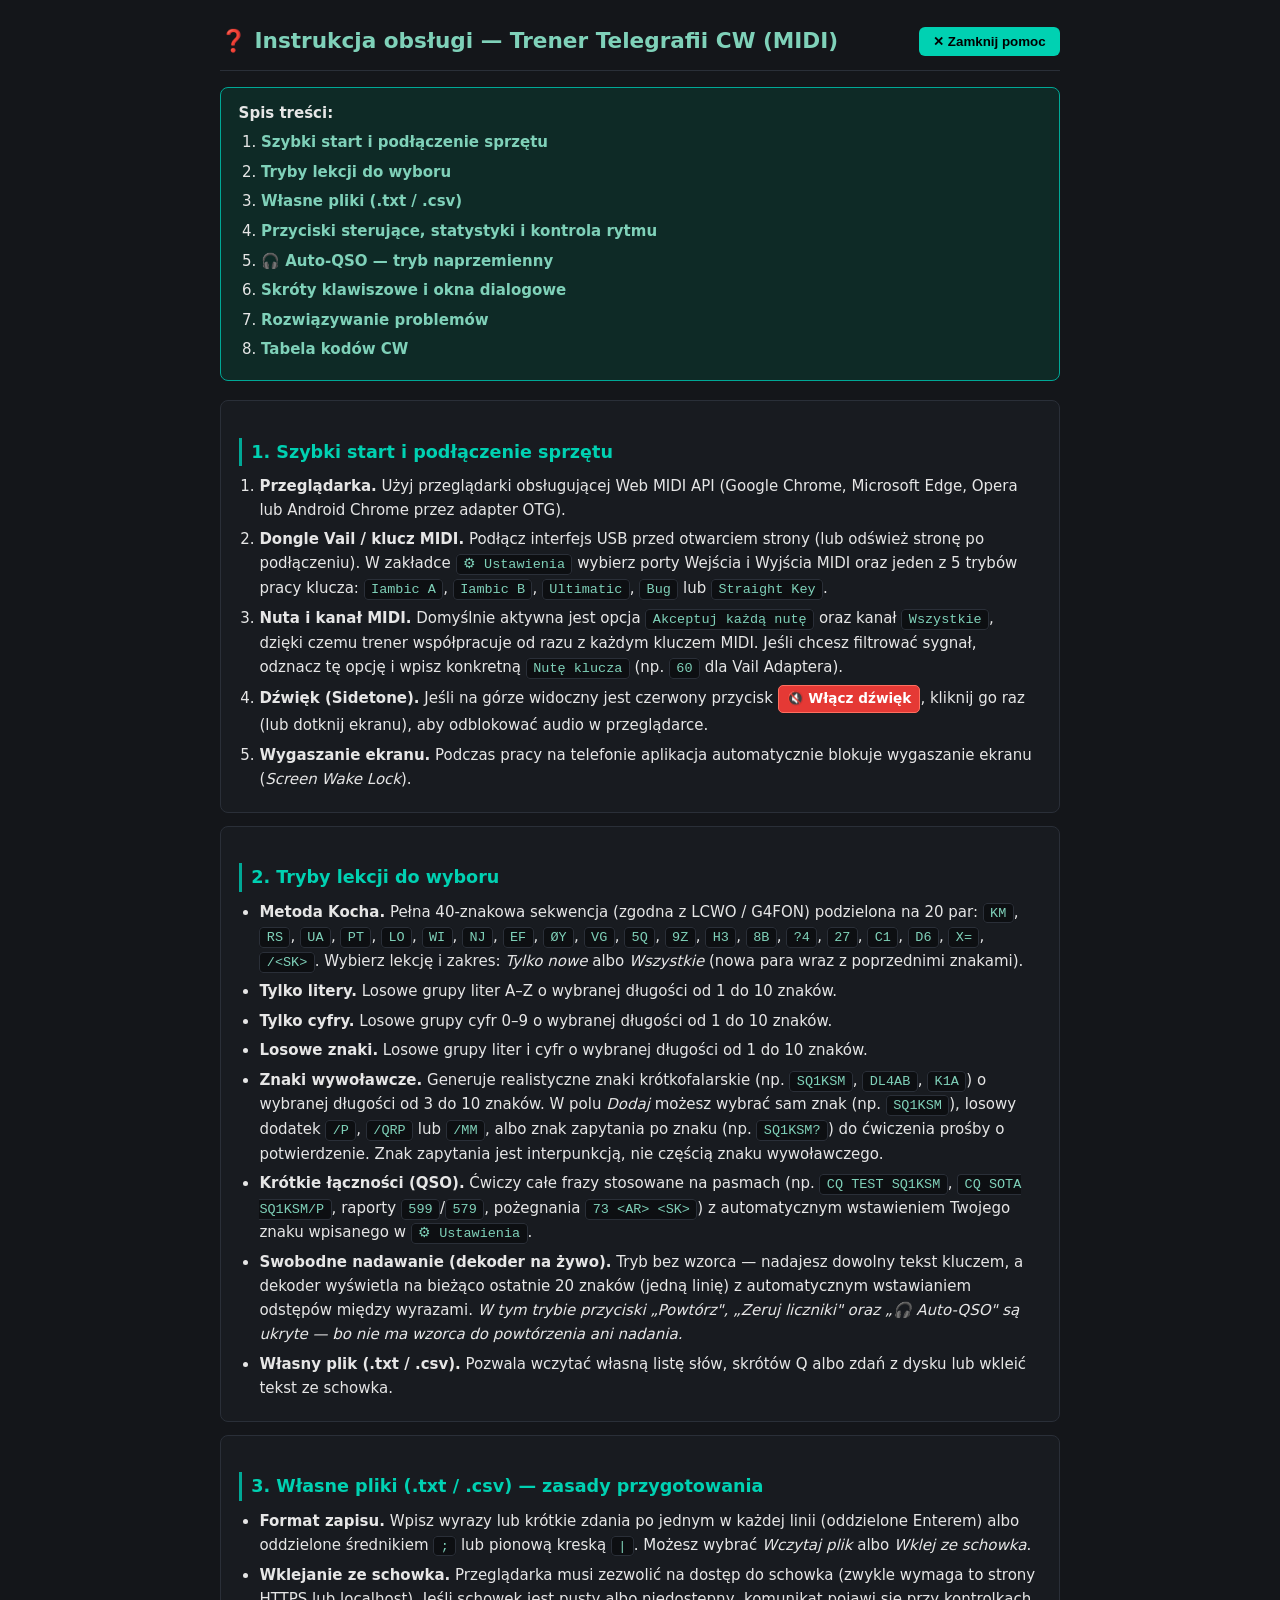
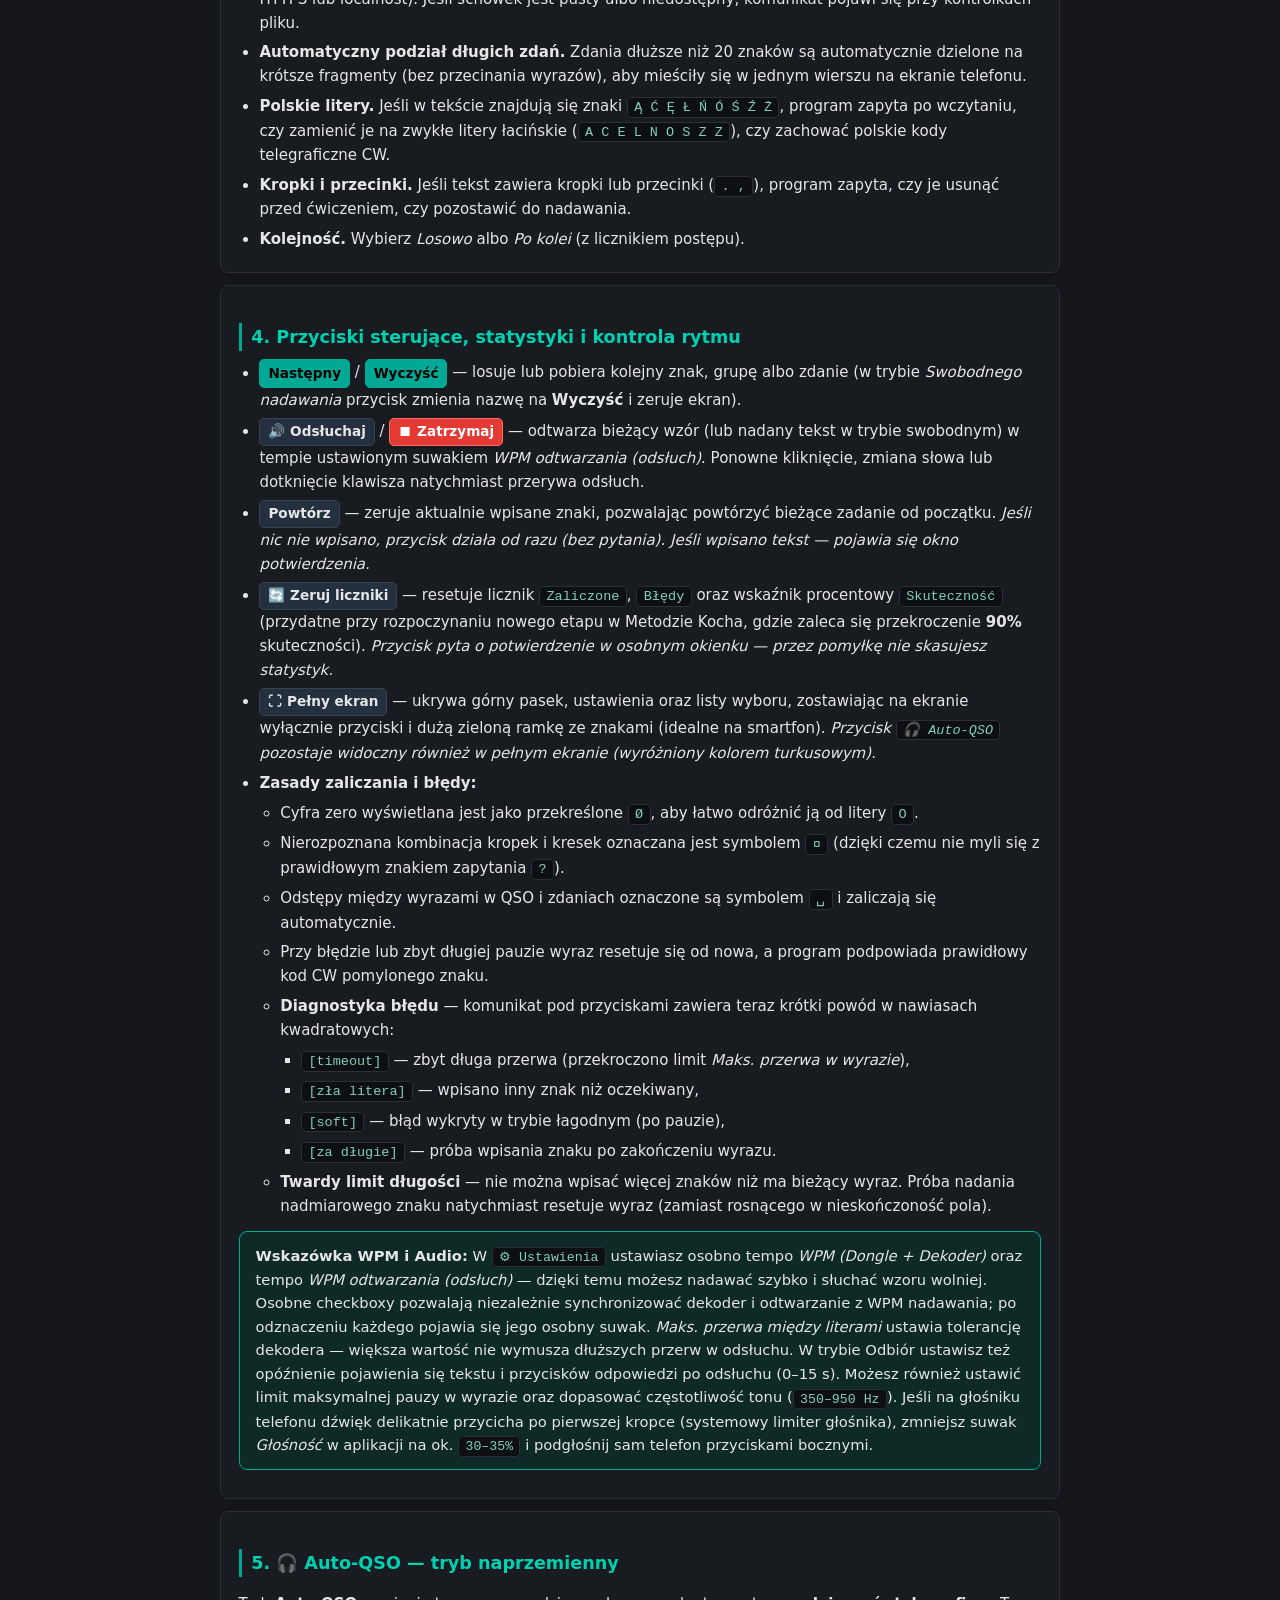
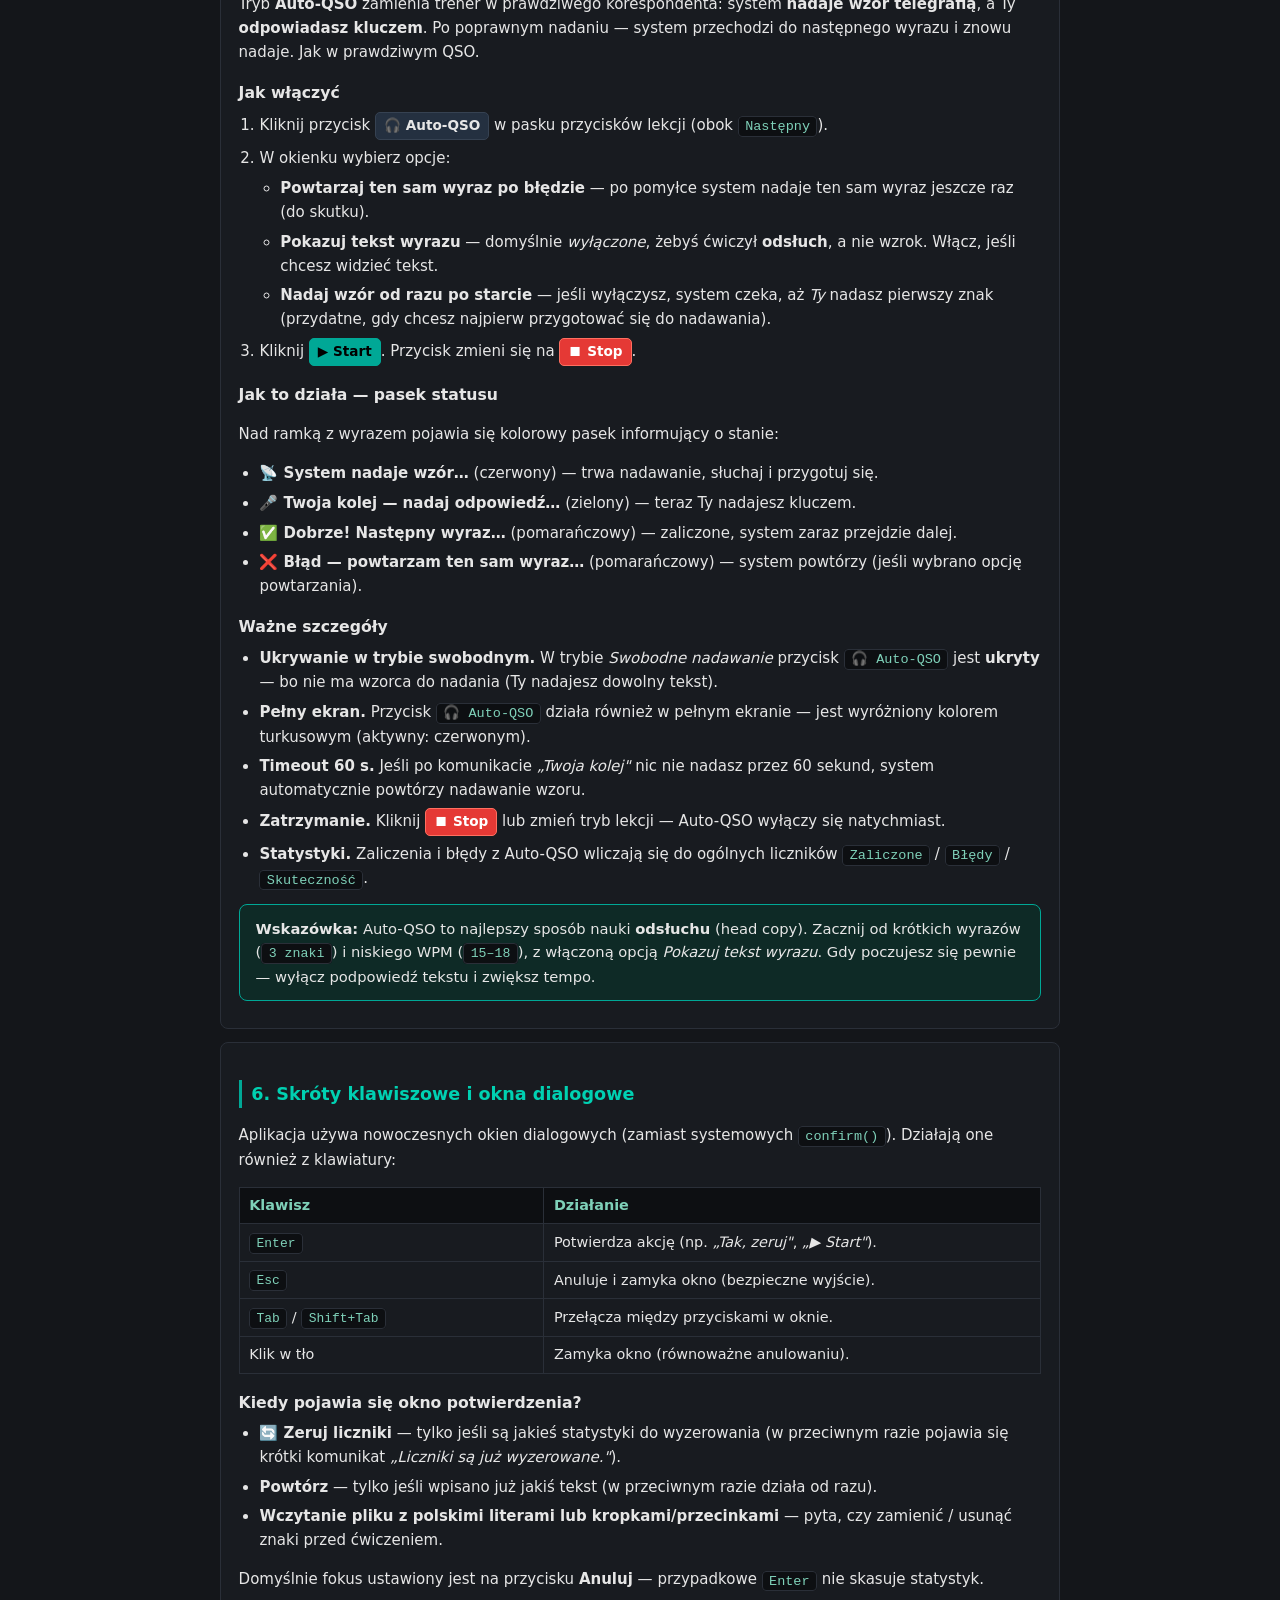
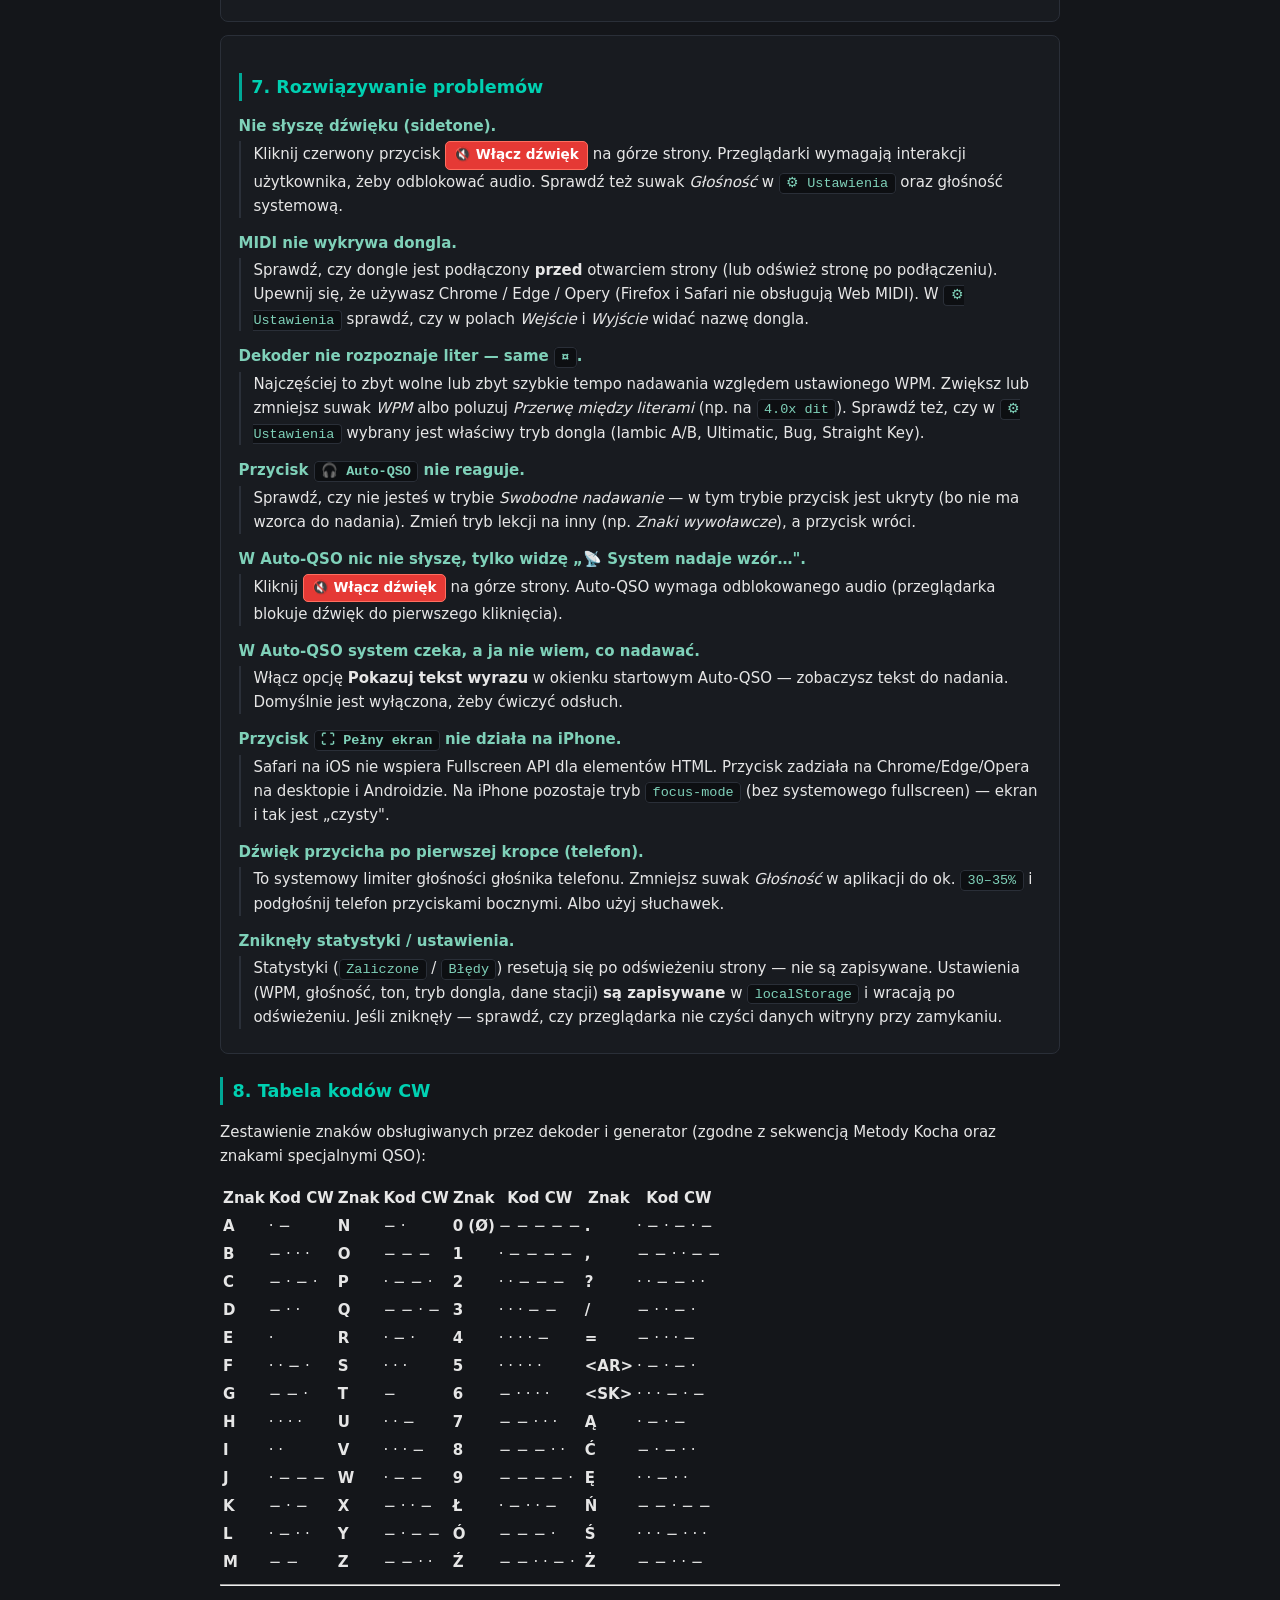
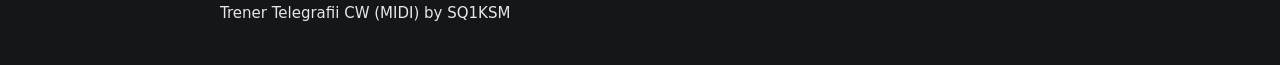
==== commit 3f668995: "Add files via upload" ====
--- a/pomoc.html
+++ b/pomoc.html
@@ -265,30 +265,32 @@
     <div class="card" id="s2">
         <h2>2. Tryby lekcji do wyboru</h2>
         <ul>
-            <li><strong>Metoda Kocha (stopniowe pary).</strong> Pełna 40-znakowa sekwencja (zgodna z LCWO / G4FON)
+            <li><strong>Metoda Kocha.</strong> Pełna 40-znakowa sekwencja (zgodna z LCWO / G4FON)
                 podzielona na 20 par: <code>KM</code>, <code>RS</code>, <code>UA</code>, <code>PT</code>,
                 <code>LO</code>, <code>WI</code>, <code>NJ</code>, <code>EF</code>, <code>ØY</code>, <code>VG</code>,
                 <code>5Q</code>, <code>9Z</code>, <code>H3</code>, <code>8B</code>, <code>?4</code>, <code>27</code>,
-                <code>C1</code>, <code>D6</code>, <code>X=</code>, <code>/&lt;SK&gt;</code>. Możesz ćwiczyć <em>tylko
-                    nowe znaki</em> z wybranej lekcji albo tryb <em>ze wszystkimi poprzednimi</em> (zwiększający
-                częstotliwość nowej pary).
-            </li>
+                <code>C1</code>, <code>D6</code>, <code>X=</code>, <code>/&lt;SK&gt;</code>. Wybierz lekcję i zakres:
+                <em>Tylko nowe</em> albo <em>Wszystkie</em> (nowa para wraz z poprzednimi znakami).
+            </li>
+            <li><strong>Tylko litery.</strong> Losowe grupy liter A–Z o wybranej długości od 1 do 10 znaków.</li>
+            <li><strong>Tylko cyfry.</strong> Losowe grupy cyfr 0–9 o wybranej długości od 1 do 10 znaków.</li>
+            <li><strong>Losowe znaki.</strong> Losowe grupy liter i cyfr o wybranej długości od 1 do 10 znaków.</li>
             <li><strong>Znaki wywoławcze.</strong> Generuje realistyczne znaki krótkofalarskie (np. <code>SQ1KSM</code>,
-                <code>DL4AB</code>, <code>K1A</code>) dopasowane do wybranej długości (od 3 do 10 znaków).
-            </li>
+                <code>DL4AB</code>, <code>K1A</code>) o wybranej długości od 3 do 10 znaków. W polu <em>Dodaj</em>
+                możesz wybrać sam znak (np. <code>SQ1KSM</code>), losowy dodatek <code>/P</code>, <code>/QRP</code>
+                lub <code>/MM</code>, albo znak zapytania po znaku (np. <code>SQ1KSM?</code>) do ćwiczenia prośby
+                o potwierdzenie. Znak zapytania jest interpunkcją, nie częścią znaku wywoławczego.</li>
             <li><strong>Krótkie łączności (QSO).</strong> Ćwiczy całe frazy stosowane na pasmach (np.
                 <code>CQ TEST SQ1KSM</code>, <code>CQ SOTA SQ1KSM/P</code>, raporty <code>599</code>/<code>579</code>,
                 pożegnania <code>73 &lt;AR&gt; &lt;SK&gt;</code>) z automatycznym wstawieniem Twojego znaku wpisanego w
                 <code>⚙ Ustawienia</code>.
             </li>
-            <li><strong>Losowe znaki / Tylko litery.</strong> Grupy losowych liter oraz cyfr o wybranej długości od 1 do
-                10 znaków.</li>
-            <li><strong>Własny plik (.txt / .csv).</strong> Pozwala wczytać z dysku lub telefonu własną listę słów,
-                skrótów Q albo zdań.</li>
             <li><strong>Swobodne nadawanie (dekoder na żywo).</strong> Tryb bez wzorca — nadajesz dowolny tekst kluczem,
                 a dekoder wyświetla na bieżąco ostatnie 20 znaków (jedną linię) z automatycznym wstawianiem odstępów
                 między wyrazami. <em>W tym trybie przyciski „Powtórz", „Zeruj liczniki" oraz „🎧 Auto-QSO" są ukryte —
                     bo nie ma wzorca do powtórzenia ani nadania.</em></li>
+            <li><strong>Własny plik (.txt / .csv).</strong> Pozwala wczytać własną listę słów, skrótów Q albo zdań
+                z dysku lub wkleić tekst ze schowka.</li>
         </ul>
     </div>
 
@@ -296,17 +298,20 @@
         <h2>3. Własne pliki (.txt / .csv) — zasady przygotowania</h2>
         <ul>
             <li><strong>Format zapisu.</strong> Wpisz wyrazy lub krótkie zdania po jednym w każdej linii (oddzielone
-                Enterem) albo oddzielone średnikiem <code>;</code>.</li>
+                Enterem) albo oddzielone średnikiem <code>;</code> lub pionową kreską <code>|</code>. Możesz wybrać
+                <em>Wczytaj plik</em> albo <em>Wklej ze schowka</em>.</li>
+            <li><strong>Wklejanie ze schowka.</strong> Przeglądarka musi zezwolić na dostęp do schowka (zwykle wymaga
+                to strony HTTPS lub localhost). Jeśli schowek jest pusty albo niedostępny, komunikat pojawi się przy
+                kontrolkach pliku.</li>
             <li><strong>Automatyczny podział długich zdań.</strong> Zdania dłuższe niż 20 znaków są automatycznie
                 dzielone na krótsze fragmenty (bez przecinania wyrazów), aby mieściły się w jednym wierszu na ekranie
                 telefonu.</li>
-            <li><strong>Polskie litery.</strong> Jeśli w pliku znajdują się znaki <code>Ą Ć Ę Ł Ń Ó Ś Ź Ż</code>,
+            <li><strong>Polskie litery.</strong> Jeśli w tekście znajdują się znaki <code>Ą Ć Ę Ł Ń Ó Ś Ź Ż</code>,
                 program zapyta po wczytaniu, czy zamienić je na zwykłe litery łacińskie
                 (<code>A C E L N O S Z Z</code>), czy zachować polskie kody telegraficzne CW.</li>
             <li><strong>Kropki i przecinki.</strong> Jeśli tekst zawiera kropki lub przecinki (<code>. ,</code>),
                 program zapyta, czy je usunąć przed ćwiczeniem, czy pozostawić do nadawania.</li>
-            <li><strong>Kolejność.</strong> Możesz wybrać podawanie pozycji <em>Losowo z pliku</em> lub <em>Po kolei z
-                    pliku</em> (z licznikiem postępu).</li>
+            <li><strong>Kolejność.</strong> Wybierz <em>Losowo</em> albo <em>Po kolei</em> (z licznikiem postępu).</li>
         </ul>
     </div>
 
@@ -317,7 +322,8 @@
                 pobiera kolejny znak, grupę albo zdanie (w trybie <em>Swobodnego nadawania</em> przycisk zmienia nazwę
                 na <strong>Wyczyść</strong> i zeruje ekran).</li>
             <li><span class="badge">🔊 Odsłuchaj</span> / <span class="badge badge-err">⏹ Zatrzymaj</span> —
-                odtwarza bieżący wzór (lub nadany tekst w trybie swobodnym) w aktualnym tempie WPM. Ponowne kliknięcie,
+                odtwarza bieżący wzór (lub nadany tekst w trybie swobodnym) w tempie ustawionym suwakiem
+                <em>WPM odtwarzania (odsłuch)</em>. Ponowne kliknięcie,
                 zmiana słowa lub dotknięcie klawisza natychmiast przerywa odsłuch.</li>
             <li><span class="badge">Powtórz</span> — zeruje aktualnie wpisane znaki, pozwalając powtórzyć
                 bieżące zadanie od początku. <em>Jeśli nic nie wpisano, przycisk działa od razu (bez pytania). Jeśli
@@ -359,9 +365,14 @@
             </li>
         </ul>
         <div class="tip">
-            <strong>Wskazówka WPM i Audio:</strong> W <code>⚙ Ustawienia</code> możesz zwiększyć <em>Przerwę między
-                literami</em> (np. na <code>4.0x dit</code> — metoda Farnswortha), ustawić limit maksymalnej pauzy w
-            wyrazie oraz dopasować częstotliwość tonu (<code>350–950 Hz</code>). Jeśli na głośniku telefonu dźwięk
+            <strong>Wskazówka WPM i Audio:</strong> W <code>⚙ Ustawienia</code> ustawiasz osobno tempo
+            <em>WPM (Dongle + Dekoder)</em> oraz tempo <em>WPM odtwarzania (odsłuch)</em> — dzięki temu możesz nadawać
+            szybko i słuchać wzoru wolniej. Osobne checkboxy pozwalają niezależnie synchronizować dekoder i odtwarzanie
+            z WPM nadawania; po odznaczeniu każdego pojawia się jego osobny suwak.
+            <em>Maks. przerwa między literami</em> ustawia tolerancję dekodera — większa wartość nie wymusza
+            dłuższych przerw w odsłuchu. W trybie Odbiór ustawisz też opóźnienie pojawienia się tekstu i przycisków
+            odpowiedzi po odsłuchu (0–15 s). Możesz również ustawić limit maksymalnej pauzy
+            w wyrazie oraz dopasować częstotliwość tonu (<code>350–950 Hz</code>). Jeśli na głośniku telefonu dźwięk
             delikatnie przycicha po pierwszej kropce (systemowy limiter głośnika), zmniejsz suwak <em>Głośność</em> w
             aplikacji na ok. <code>30–35%</code> i podgłośnij sam telefon przyciskami bocznymi.
         </div>
